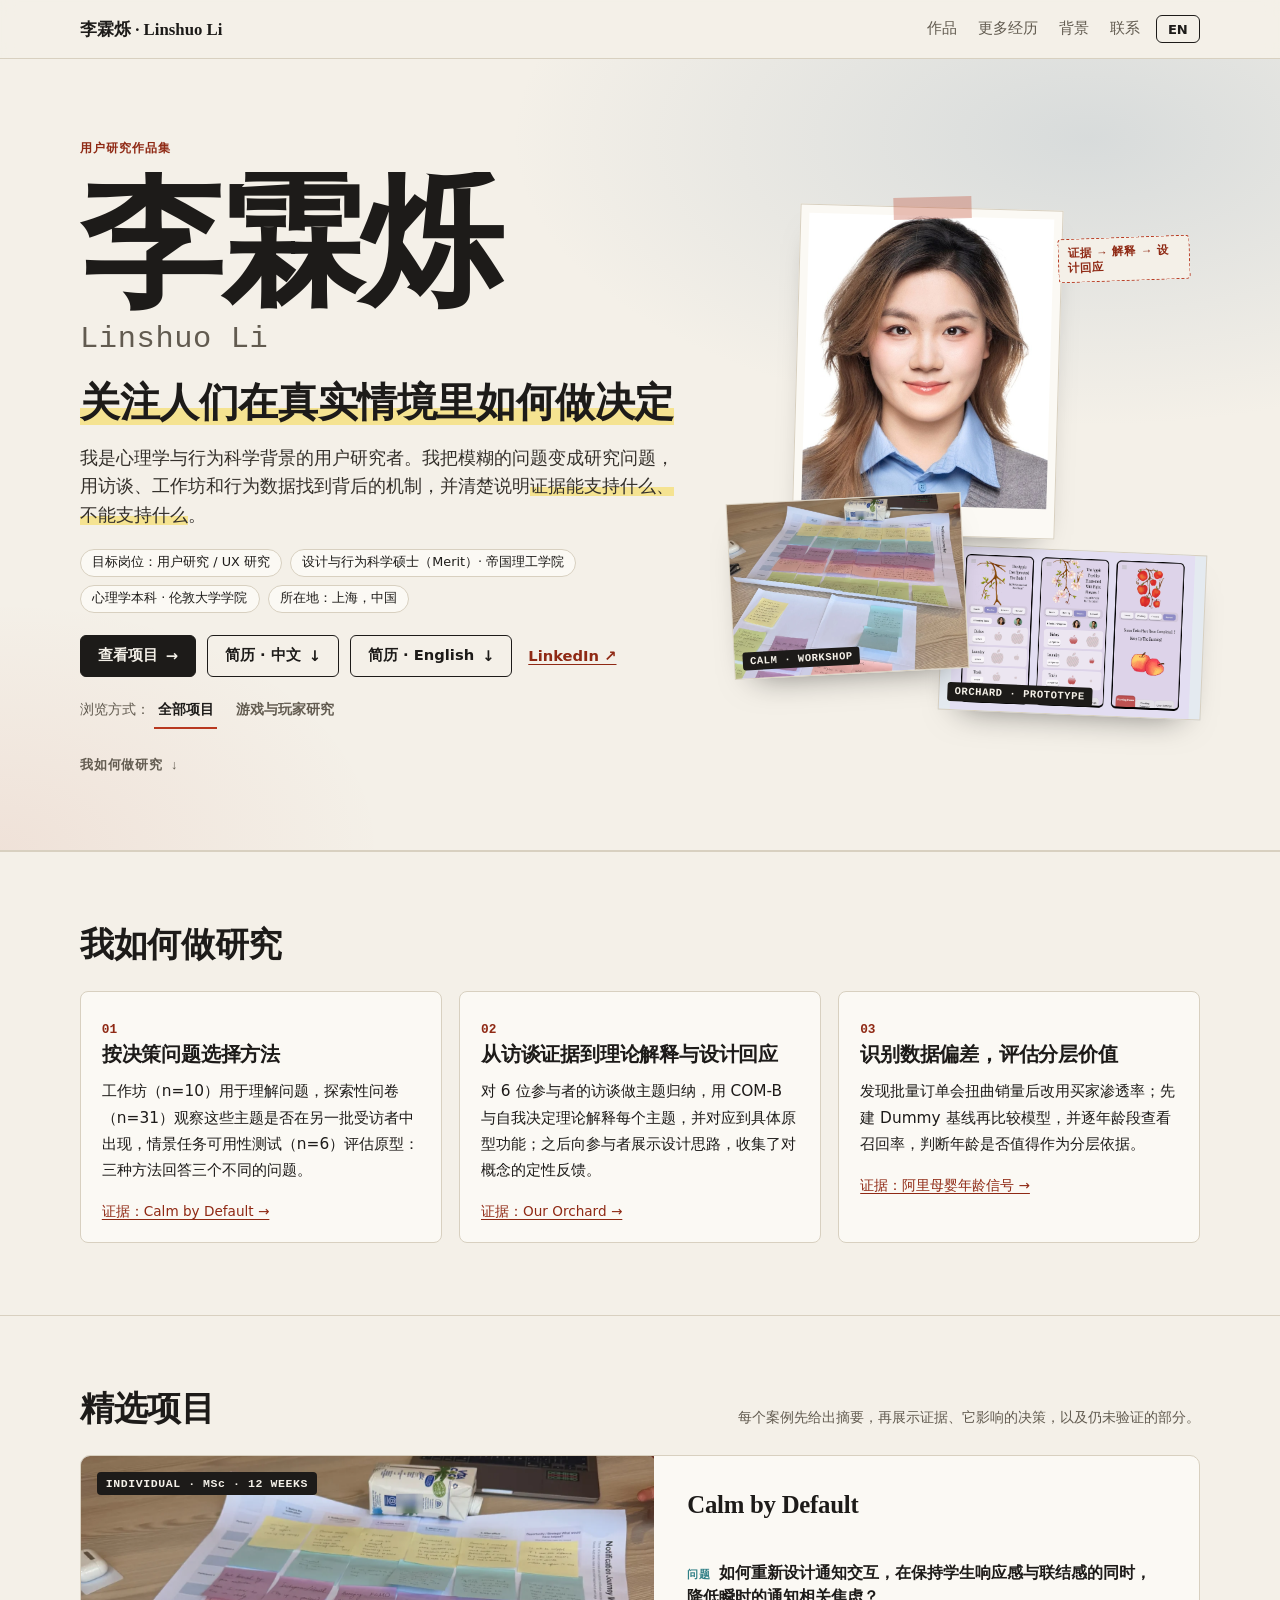
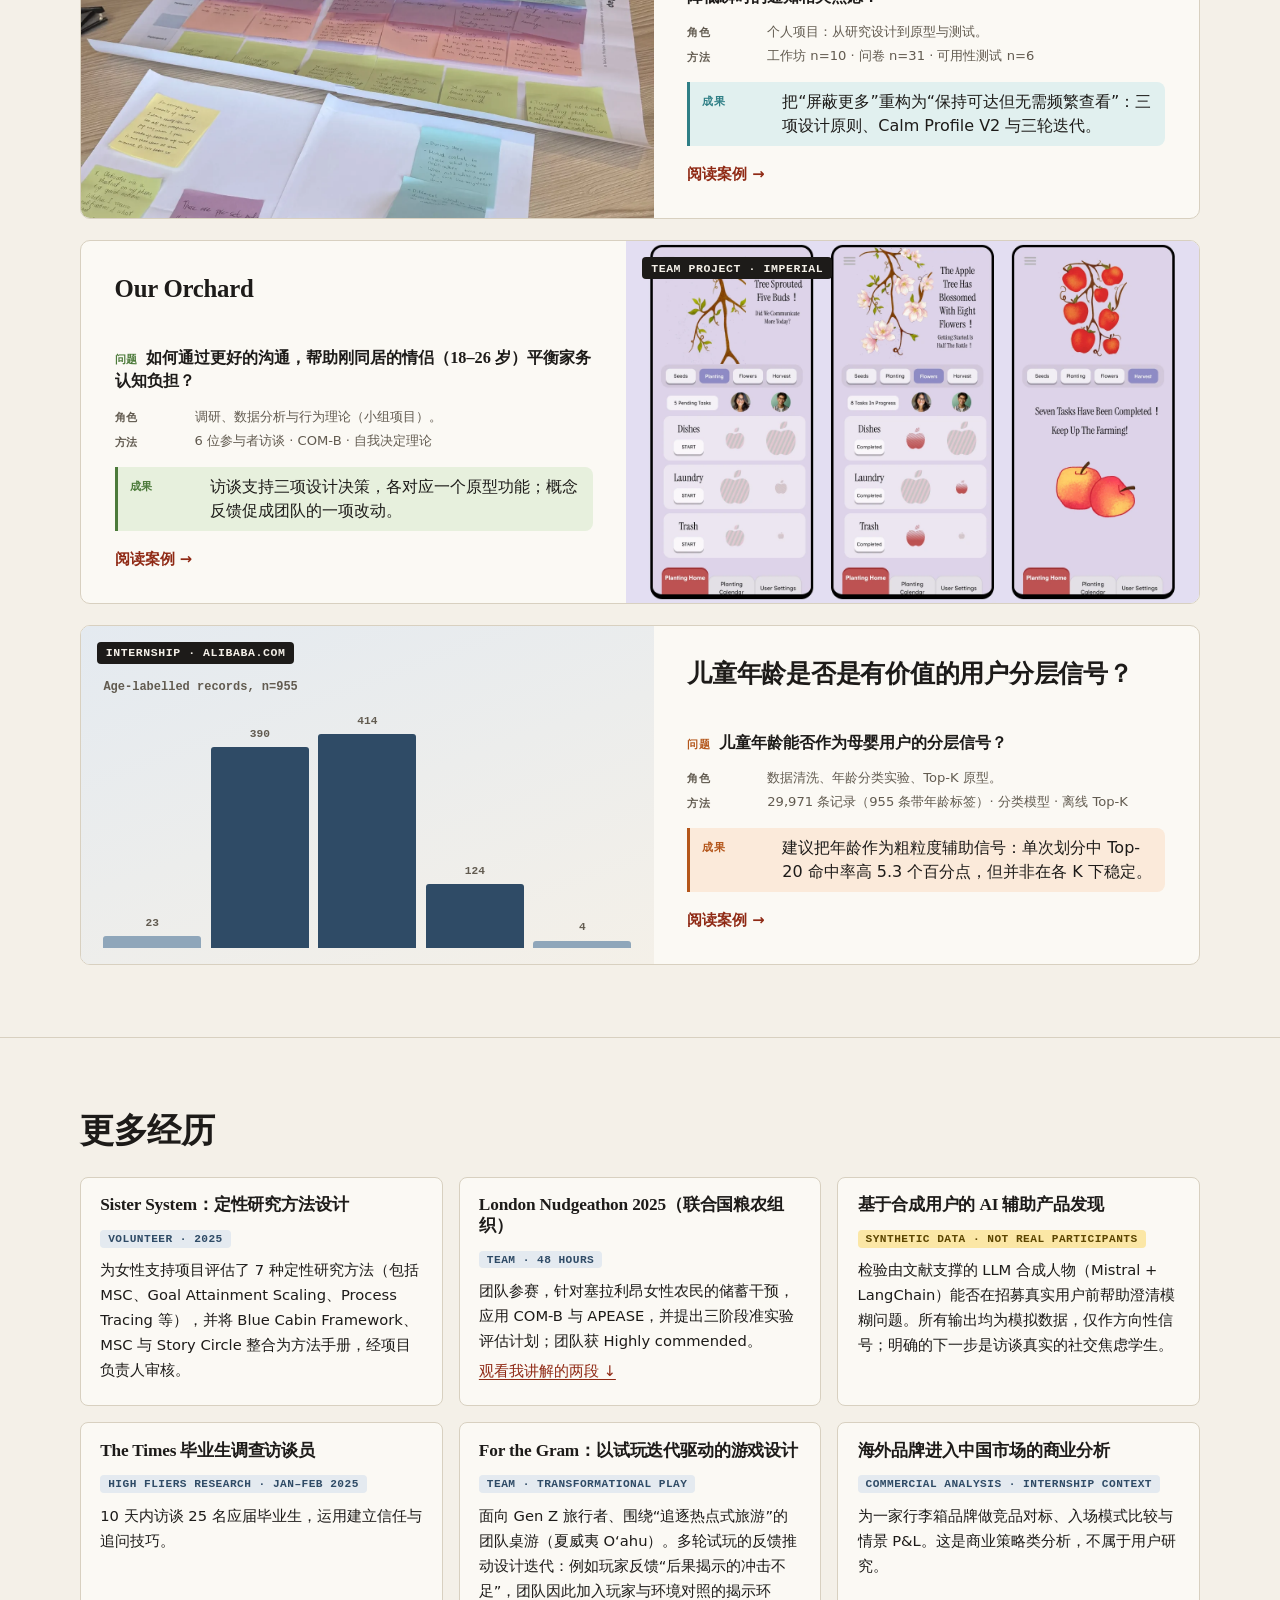
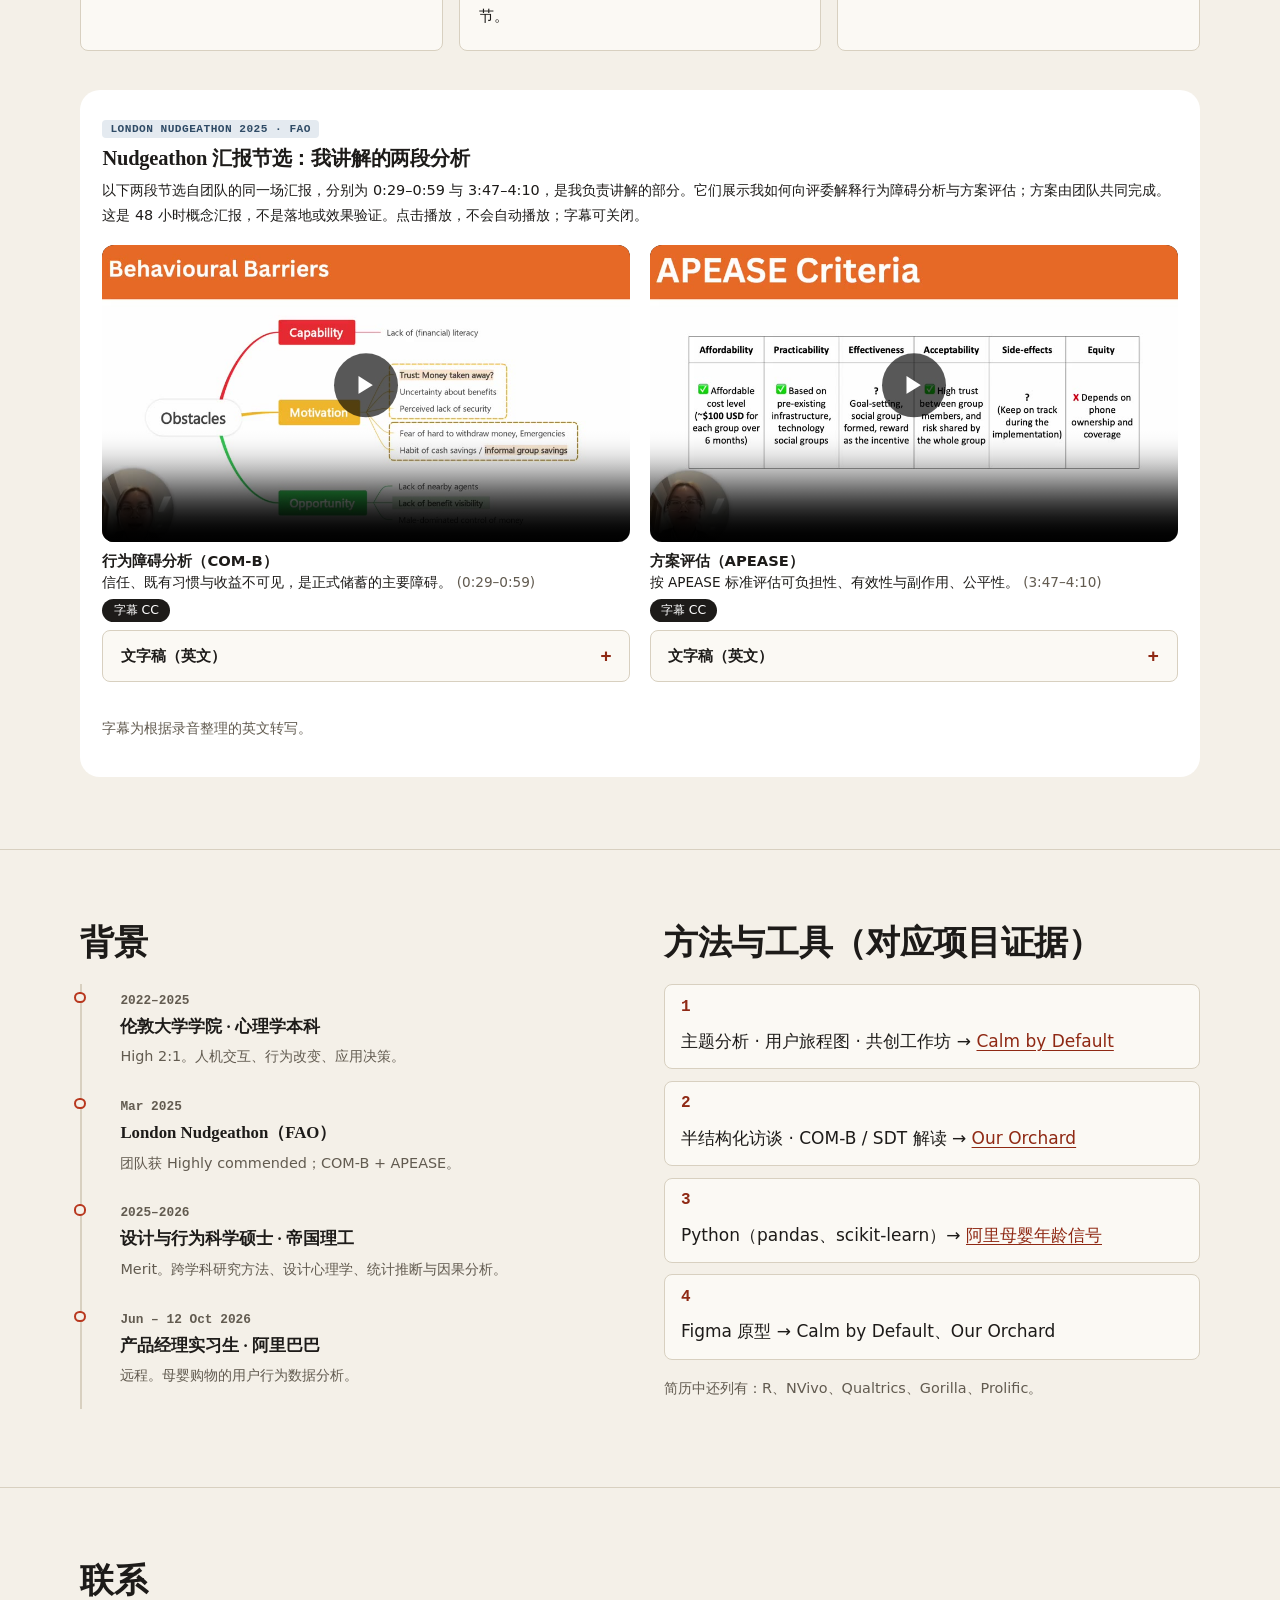
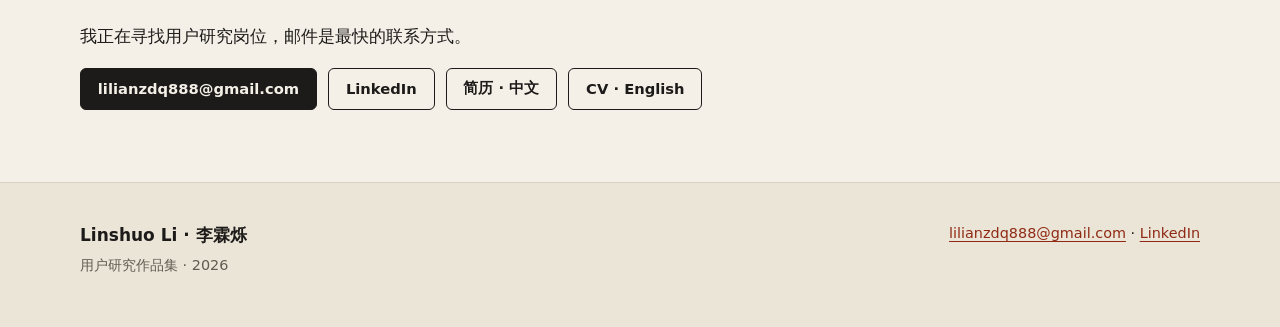
==== index.html @ a8edc2e0 "Add portfolio website Add portfolio website" ====
<!DOCTYPE html>

<html data-mode="final" lang="zh-CN">
<head>
<meta charset="utf-8"/>
<meta content="width=device-width,initial-scale=1" name="viewport"/>
<title>李霖烁 Linshuo Li — User Research Portfolio</title>
<meta content="User research portfolio of Linshuo Li: psychology and behavioural-science background, mixed-methods projects." name="description"/>
<script>try{if(!matchMedia("(prefers-reduced-motion: reduce)").matches){document.documentElement.classList.add("js-enter");setTimeout(function(){document.documentElement.classList.remove("js-enter")},3500)}}catch(e){}</script>
<link href="assets/css/main.css" rel="stylesheet"/>
<link href="assets/css/v2.css" rel="stylesheet"/>
</head>
<body data-home="">
<a class="skip" data-zh="跳到正文" href="#main">Skip to content</a>

<header class="top"><div class="wrap">
<a class="brand" href="index.html">李霖烁 · Linshuo Li</a>
<nav aria-label="Main" class="nav" id="nav"><a data-zh="作品" href="#work">Work</a><a data-zh="更多经历" href="#more">More work</a><a data-zh="背景" href="#about">Background</a><a data-zh="联系" href="#contact">Contact</a></nav>
<button aria-label="Switch language" class="btn sm" id="langBtn" type="button">EN</button>
<button aria-controls="nav" aria-expanded="false" class="btn sm menu-btn" data-zh="菜单" type="button">Menu</button>
</div></header>
<main id="main">
<section class="hero2" id="top"><div class="wrap h2grid">
<div class="h2copy">
<p class="eyebrow" data-in="8"><span class="only-all" data-zh="用户研究作品集">User research portfolio</span><span class="only-games" data-zh="用户研究作品集 · 游戏与玩家研究">User research portfolio · games &amp; player research</span></p>
<h1 class="name"><span class="ln"><span>李霖烁</span></span><span class="ln"><span class="en">Linshuo Li</span></span></h1>
<p class="phrase"><span class="ln"><span data-zh='&lt;span class="hl"&gt;关注人们在真实情境里如何做决定&lt;/span&gt;'><span class="hl">Curious about how people decide in real situations</span></span></span></p>
<p class="positioning only-all" data-in="12" data-zh="我是心理学与行为科学背景的用户研究者。我把模糊的问题变成研究问题，用访谈、工作坊和行为数据找到背后的机制，并清楚说明&lt;mark&gt;证据能支持什么、不能支持什么&lt;/mark&gt;。">I'm a user researcher with a psychology and behavioural-science background. I turn ambiguous problems into research questions, use interviews, workshops and behavioural data to find the mechanism behind them, and say clearly <mark>what the evidence does — and does not — support</mark>.</p>
<p class="positioning only-games" data-zh="在游戏方向，我的实践来自课程项目 For the Gram：多轮试玩与观察，并把玩家反馈转化为团队的设计改动。我也研究通知、协作和推荐中的行为问题。">In games, my practice comes from the course project For the Gram: several rounds of playtests and observation, turning player feedback into team design changes. I also study behavioural questions in notifications, collaboration and recommendation.</p>
<ul class="chips" data-in="10">
<li class="chip" data-zh="目标岗位：用户研究 / UX 研究">Target role: User Researcher / UX Researcher</li>
<li class="chip" data-zh="设计与行为科学硕士（Merit）· 帝国理工学院">MSc Design with Behaviour Science (Merit) · Imperial College London</li>
<li class="chip opt" data-zh="心理学本科 · 伦敦大学学院">BSc Psychology · UCL</li>
<li class="chip opt" data-zh="所在地：上海，中国">Based in Shanghai, China</li>
</ul>
<div class="cta-row" data-in="12">
<a class="btn solid" href="#work"><span data-zh="查看项目">View case studies</span> <span aria-hidden="true" class="arr">→</span></a>
<a class="btn dl" download="" href="docs/cv-zh.pdf"><span data-zh="简历 · 中文">CV · 中文</span> <span aria-hidden="true" class="arr">↓</span></a>
<a class="btn dl" download="" href="docs/cv-en.pdf"><span data-zh="简历 · English">CV · English</span> <span aria-hidden="true" class="arr">↓</span></a>
<a class="txtlink" href="https://www.linkedin.com/in/lilian-li-856014299/" rel="noopener" target="_blank">LinkedIn ↗</a>
</div>
<p class="tracks" data-in="6"><span data-zh="浏览方式：">View:</span> <button aria-pressed="true" class="trk" data-track="all" data-zh="全部项目" type="button">All projects</button> <button aria-pressed="false" class="trk" data-track="games" data-zh="游戏与玩家研究" type="button">Games &amp; player research</button></p>
<a class="cue" data-in="6" href="#how"><span data-zh="我如何做研究">How I work</span> <i aria-hidden="true">↓</i></a>
</div>
<div aria-label="Selected research materials" class="collage">
<figure class="c-portrait"><img alt="Portrait of Linshuo Li" height="975" src="assets/img/profile/portrait.jpg" width="780"/></figure>
<figure class="c-work"><a aria-label="Calm by Default case study" href="projects/calm-by-default.html"><img alt="Notification journey map and concept-card notes from a co-design workshop" src="assets/img/calm/workshop-2.webp"/><figcaption>CALM · WORKSHOP</figcaption></a></figure>
<figure class="c-orch"><a aria-label="Our Orchard case study" href="projects/our-orchard.html"><img alt="Four screens of the Our Orchard prototype" src="assets/img/orchard/cover.webp"/><figcaption>ORCHARD · PROTOTYPE</figcaption></a></figure>
<p class="note" data-zh="证据 → 解释 → 设计回应">evidence → interpretation → design response</p>
</div>
</div></section><section class="block" id="how"><div class="wrap">
<div class="sec-head"><h2 data-zh="我如何做研究">How I work</h2></div>
<div class="abilities"><article class="ability"><span class="no">01</span><h3 data-zh="按决策问题选择方法">Choosing methods that fit the decision</h3><p data-zh="工作坊（n=10）用于理解问题，探索性问卷（n=31）观察这些主题是否在另一批受访者中出现，情景任务可用性测试（n=6）评估原型：三种方法回答三个不同的问题。">Workshops (n=10) to understand the problem, an exploratory survey (n=31) to see whether the themes appeared in another group, and a scenario-based usability test (n=6) to evaluate the prototype: three methods, three different questions.</p><a class="ev" data-zh="证据：Calm by Default →" href="projects/calm-by-default.html">Evidence: Calm by Default →</a></article><article class="ability"><span class="no">02</span><h3 data-zh="从访谈证据到理论解释与设计回应">From interviews to theory-informed design responses</h3><p data-zh="对 6 位参与者的访谈做主题归纳，用 COM-B 与自我决定理论解释每个主题，并对应到具体原型功能；之后向参与者展示设计思路，收集了对概念的定性反馈。">Interviews with six participants synthesised into themes, explained with COM-B and Self-Determination Theory, and traced to specific prototype features, followed by qualitative feedback on the concept.</p><a class="ev" data-zh="证据：Our Orchard →" href="projects/our-orchard.html">Evidence: Our Orchard →</a></article><article class="ability"><span class="no">03</span><h3 data-zh="识别数据偏差，评估分层价值">Spotting data bias, testing whether segmentation adds value</h3><p data-zh="发现批量订单会扭曲销量后改用买家渗透率；先建 Dummy 基线再比较模型，并逐年龄段查看召回率，判断年龄是否值得作为分层依据。">Switched to buyer penetration after bulk orders distorted sales, benchmarked models against a dummy baseline, and checked recall by age band to judge whether age is worth segmenting on.</p><a class="ev" data-zh="证据：阿里母婴年龄信号 →" href="projects/alibaba-age-signal.html">Evidence: Alibaba age signal →</a></article></div></div></section><section class="block" id="work"><div class="wrap">
<div class="sec-head"><h2 data-zh="精选项目">Selected work</h2><p class="muted small read" data-zh="每个案例先给出摘要，再展示证据、它影响的决策，以及仍未验证的部分。" style="margin:0">Each case starts with a quick summary, then shows the evidence, the decision it informed and what is still unproven.</p></div>
<div class="projects"><a class="pcard pc-calm" href="projects/calm-by-default.html"><div class="cover"><img alt="Co-design workshop table with a notification journey map and sticky notes" class="bg" loading="lazy" src="assets/img/calm/workshop-2.webp" style="object-position:50% 40%"/><span class="badge">INDIVIDUAL · MSc · 12 WEEKS</span></div>
<div class="pbody"><h3 data-zh="Calm by Default">Calm by Default</h3><p class="muted" data-zh="在不让学生“失联”的前提下降低通知焦虑" style="margin:0">Reducing notification-related anxiety without cutting students off</p><ul class="facts"><li class="q"><b data-zh="问题">Question</b><span data-zh="如何重新设计通知交互，在保持学生响应感与联结感的同时，降低瞬时的通知相关焦虑？">How might notification interactions reduce momentary anxiety while keeping students responsive and connected?</span></li><li class="meta"><b data-zh="角色">Role</b><span data-zh="个人项目：从研究设计到原型与测试。">Individual project: research design to prototype and test.</span></li><li class="meta"><b data-zh="方法">Methods</b><span data-zh="工作坊 n=10 · 问卷 n=31 · 可用性测试 n=6">Workshops n=10 · survey n=31 · usability test n=6</span></li><li class="key"><b data-zh="成果">Outcome</b><span data-zh="把“屏蔽更多”重构为“保持可达但无需频繁查看”：三项设计原则、Calm Profile V2 与三轮迭代。">Reframed “block more” as “stay reachable without checking”: three design principles, Calm Profile V2 and three iterations.</span></li></ul><span class="more-link" data-zh="阅读案例 →">Read the case study →</span></div></a><a class="pcard pc-orchard" href="projects/our-orchard.html"><div class="cover"><img alt="Four screens of the Our Orchard prototype: seed, planting, flower and harvest" class="bg fit" loading="lazy" src="assets/img/orchard/cover.webp" style="object-position:50% 50%"/><span class="badge">TEAM PROJECT · IMPERIAL</span></div>
<div class="pbody"><h3 data-zh="Our Orchard">Our Orchard</h3><p class="muted" data-zh="让伴侣间不可见的家务“心智负担”被看见" style="margin:0">Making invisible household mental load visible between partners</p><ul class="facts"><li class="q"><b data-zh="问题">Question</b><span data-zh="如何通过更好的沟通，帮助刚同居的情侣（18–26 岁）平衡家务认知负担？">How might we help recently cohabiting couples (18–26) balance cognitive household labour through better communication?</span></li><li class="meta"><b data-zh="角色">Role</b><span data-zh="调研、数据分析与行为理论（小组项目）。">Research, data analysis and behavioural theory (team project).</span></li><li class="meta"><b data-zh="方法">Methods</b><span data-zh="6 位参与者访谈 · COM-B · 自我决定理论">Interviews with six participants · COM-B · SDT</span></li><li class="key"><b data-zh="成果">Outcome</b><span data-zh="访谈支持三项设计决策，各对应一个原型功能；概念反馈促成团队的一项改动。">Interviews supported three design decisions, each tied to a prototype function; concept feedback led to one team change.</span></li></ul><span class="more-link" data-zh="阅读案例 →">Read the case study →</span></div></a><a class="pcard pc-alibaba" href="projects/alibaba-age-signal.html"><div class="cover"><div aria-label="Distribution of 955 age-labelled records across five child age bands" class="cover-chart" role="img"><small>Age-labelled records, n=955</small><i class="lite" style="height:4.0%"><span>23</span></i><i class="" style="height:67.8%"><span>390</span></i><i class="" style="height:72.0%"><span>414</span></i><i class="" style="height:21.6%"><span>124</span></i><i class="lite" style="height:2.5%"><span>4</span></i></div><span class="badge">INTERNSHIP · ALIBABA.COM</span></div>
<div class="pbody"><h3 data-zh="儿童年龄是否是有价值的用户分层信号？">Is a child's age a useful segmentation signal?</h3><p class="muted" data-zh="母婴用户行为数据分析" style="margin:0">Behavioural-data analysis for maternal &amp; infant shoppers</p><ul class="facts"><li class="q"><b data-zh="问题">Question</b><span data-zh="儿童年龄能否作为母婴用户的分层信号？">Can a child’s age work as a segmentation signal for maternal and infant shoppers?</span></li><li class="meta"><b data-zh="角色">Role</b><span data-zh="数据清洗、年龄分类实验、Top-K 原型。">Data cleaning, age-classification experiment, Top-K prototype.</span></li><li class="meta"><b data-zh="方法">Methods</b><span data-zh="29,971 条记录（955 条带年龄标签）· 分类模型 · 离线 Top-K">29,971 records (955 age-labelled) · classifiers · offline Top-K</span></li><li class="key"><b data-zh="成果">Outcome</b><span data-zh="建议把年龄作为粗粒度辅助信号：单次划分中 Top-20 命中率高 5.3 个百分点，但并非在各 K 下稳定。">Age as a coarse auxiliary signal: +5.3 points hit rate at Top-20 in one split, not stable across K.</span></li></ul><span class="more-link" data-zh="阅读案例 →">Read the case study →</span></div></a></div></div></section><section class="block" id="more"><div class="wrap"><div class="sec-head"><h2 data-zh="更多经历">More work</h2></div><div class="cards"><article class="mini"><h3 data-zh="Sister System：定性研究方法设计">Sister System: qualitative method design</h3><span class="tag">Volunteer · 2025</span><p data-zh="为女性支持项目评估了 7 种定性研究方法（包括 MSC、Goal Attainment Scaling、Process Tracing 等），并将 Blue Cabin Framework、MSC 与 Story Circle 整合为方法手册，经项目负责人审核。">Reviewed seven qualitative approaches for evaluating a women's support programme (including Most Significant Change, Goal Attainment Scaling and Process Tracing) and combined the Blue Cabin Framework, MSC and Story Circle into a method handbook, reviewed by the project lead.</p></article><article class="mini"><h3 data-zh="London Nudgeathon 2025（联合国粮农组织）">London Nudgeathon 2025 (FAO)</h3><span class="tag">Team · 48 hours</span><p data-zh="团队参赛，针对塞拉利昂女性农民的储蓄干预，应用 COM-B 与 APEASE，并提出三阶段准实验评估计划；团队获 Highly commended。">Team entry on a savings intervention for women farmers in Sierra Leone, applying COM-B and APEASE and proposing a three-stage quasi-experimental evaluation plan. The team was Highly commended.</p><p class="small"><a data-zh="观看我讲解的两段 ↓" href="#nudgeathon-video">Watch the two segments I presented ↓</a></p></article><article class="mini"><h3 data-zh="基于合成用户的 AI 辅助产品发现">AI-assisted discovery with synthetic users</h3><span class="tag synth">Synthetic data · not real participants</span><p data-zh="检验由文献支撑的 LLM 合成人物（Mistral + LangChain）能否在招募真实用户前帮助澄清模糊问题。所有输出均为模拟数据，仅作方向性信号；明确的下一步是访谈真实的社交焦虑学生。">Tested whether LLM-generated, literature-grounded personas (Mistral + LangChain) could sharpen an ambiguous question before recruiting real users. Outputs are simulated and treated as directional signals only; interviewing real students with social anxiety is the stated next step.</p></article><article class="mini"><h3 data-zh="The Times 毕业生调查访谈员">Interviewer, The Times graduate survey</h3><span class="tag">High Fliers Research · Jan–Feb 2025</span><p data-zh="10 天内访谈 25 名应届毕业生，运用建立信任与追问技巧。">Interviewed 25 final-year students in 10 days, using rapport-building and probing techniques.</p></article><article class="mini mini-gram" id="gram-mini"><h3 data-zh="For the Gram：以试玩迭代驱动的游戏设计">For the Gram: playtest-driven game design</h3><span class="tag">Team · Transformational Play</span><p data-zh="面向 Gen Z 旅行者、围绕“追逐热点式旅游”的团队桌游（夏威夷 O‘ahu）。多轮试玩的反馈推动设计迭代：例如玩家反馈“后果揭示的冲击不足”，团队因此加入玩家与环境对照的揭示环节。">A team board game for Gen Z travellers about trend-chasing tourism in O‘ahu. Feedback from successive playtests drove the iterations: for example, players found the consequence reveal lacked impact, so the team added a player-versus-environment reveal.</p><p class="small"></p></article><article class="mini"><h3 data-zh="海外品牌进入中国市场的商业分析">Market-entry analysis for an overseas brand</h3><span class="tag">Commercial analysis · Internship context</span><p data-zh="为一家行李箱品牌做竞品对标、入场模式比较与情景 P&amp;L。这是商业策略类分析，不属于用户研究。">Competitor benchmarking, entry-model comparison and scenario P&amp;L for a luggage brand. A commercial strategy piece rather than user research.</p></article></div><div class="nfeat" id="nudgeathon-video"><span class="tag">London Nudgeathon 2025 · FAO</span><h3 data-zh="Nudgeathon 汇报节选：我讲解的两段分析">Nudgeathon presentation: two segments where I explain the analysis</h3><p class="small" data-zh="以下两段节选自团队的同一场汇报，分别为 0:29–0:59 与 3:47–4:10，是我负责讲解的部分。它们展示我如何向评委解释行为障碍分析与方案评估；方案由团队共同完成。这是 48 小时概念汇报，不是落地或效果验证。点击播放，不会自动播放；字幕可关闭。">Two excerpts from the same team presentation (0:29–0:59 and 3:47–4:10), the parts I presented. They show how I explain a behavioural-barrier analysis and an intervention assessment to a panel. The proposal was developed by the team, and this was a 48-hour concept pitch, not an implemented or validated intervention. Click to play; nothing autoplays; captions can be switched off.</p><div class="nvids"><figure class="nvid"><video aria-label="Behavioural barriers (COM-B)" controls="" data-cap="barriers-com-b" playsinline="" poster="assets/video/nudgeathon/barriers-com-b.jpg" preload="none"><source src="assets/video/nudgeathon/barriers-com-b.mp4" type='video/mp4; codecs="avc1.64001f, mp4a.40.2"'/><source src="assets/video/nudgeathon/barriers-com-b.webm" type='video/webm; codecs="vp9, opus"'/></video><div aria-hidden="true" class="capline" hidden=""></div><figcaption><b data-zh="行为障碍分析（COM-B）">Behavioural barriers (COM-B)</b><span data-zh="信任、既有习惯与收益不可见，是正式储蓄的主要障碍。">Trust, habit and low visibility of benefits as barriers to formal savings.</span> <span class="muted">(0:29–0:59)</span><br/><button aria-pressed="true" class="cc" data-zh="字幕 CC" type="button">Captions CC</button><details data-ac="" open=""><summary data-zh="文字稿（英文）">Transcript</summary><p>We did a COM-B analysis to identify the key barriers to our target behaviour, and we highlighted several important things.</p><p>First, the trust issue.</p><p>People might have the concern: will my money in the card be taken away?</p><p>And also, they are so used to informal group savings based on trust.</p><p>Additionally, lack of benefit visibility is reinforced by the fact that</p><p>peers in their community also do not use formal savings.</p><p>This could make the advantage less apparent or believable.</p></details></figcaption></figure><figure class="nvid"><video aria-label="Intervention assessment (APEASE)" controls="" data-cap="apease-assessment" playsinline="" poster="assets/video/nudgeathon/apease-assessment.jpg" preload="none"><source src="assets/video/nudgeathon/apease-assessment.mp4" type='video/mp4; codecs="avc1.64001f, mp4a.40.2"'/><source src="assets/video/nudgeathon/apease-assessment.webm" type='video/webm; codecs="vp9, opus"'/></video><div aria-hidden="true" class="capline" hidden=""></div><figcaption><b data-zh="方案评估（APEASE）">Intervention assessment (APEASE)</b><span data-zh="按 APEASE 标准评估可负担性、有效性与副作用、公平性。">Affordability, effectiveness and side effects, and equity against the APEASE criteria.</span> <span class="muted">(3:47–4:10)</span><br/><button aria-pressed="true" class="cc" data-zh="字幕 CC" type="button">Captions CC</button><details data-ac="" open=""><summary data-zh="文字稿（英文）">Transcript</summary><p>We assessed our intervention based on the APEASE criteria. For affordability,</p><p>we found the estimated cost for each group over six months</p><p>will be around 100 US dollars, which is quite affordable.</p><p>However, for effectiveness and side effects,</p><p>they need to be carefully tracked during implementation.</p><p>Also, for equity, it is limited by phone ownership and coverage.</p></details></figcaption></figure></div><p class="small muted" data-zh="字幕为根据录音整理的英文转写。">Captions are an English transcript prepared from the recording.</p></div></div></section><section class="block" id="about"><div class="wrap two">
<div><h2 data-zh="背景">Background</h2><ul class="timeline"><li><time>2022–2025</time><b data-zh="伦敦大学学院 · 心理学本科">BSc Psychology, UCL</b><span class="muted small" data-zh="High 2:1。人机交互、行为改变、应用决策。">High 2:1. Human-computer interaction, behaviour change, applied decision-making.</span></li><li><time>Mar 2025</time><b data-zh="London Nudgeathon（FAO）">London Nudgeathon (FAO)</b><span class="muted small" data-zh="团队获 Highly commended；COM-B + APEASE。">Team Highly commended; COM-B + APEASE.</span></li><li><time>2025–2026</time><b data-zh="设计与行为科学硕士 · 帝国理工">MSc Design with Behaviour Science, Imperial</b><span class="muted small" data-zh="Merit。跨学科研究方法、设计心理学、统计推断与因果分析。">Merit. Research methods, design psychology, inferential statistics and causal reasoning.</span></li><li><time>Jun – 12 Oct 2026</time><b data-zh="产品经理实习生 · 阿里巴巴">Product Manager Intern, Alibaba.com</b><span class="muted small" data-zh="远程。母婴购物的用户行为数据分析。">Remote. Behavioural-data analysis for maternal &amp; infant shopping.</span></li></ul></div>
<div><h2 data-zh="方法与工具（对应项目证据）">Methods and tools, with evidence</h2><ul class="stage-list" style="counter-reset:none">
<li style="grid-template-columns:1fr"><span data-zh='主题分析 · 用户旅程图 · 共创工作坊 → &lt;a href="projects/calm-by-default.html"&gt;Calm by Default&lt;/a&gt;'>Thematic analysis · journey mapping · co-design workshops → <a href="projects/calm-by-default.html">Calm by Default</a></span></li>
<li style="grid-template-columns:1fr"><span data-zh='半结构化访谈 · COM-B / SDT 解读 → &lt;a href="projects/our-orchard.html"&gt;Our Orchard&lt;/a&gt;'>Semi-structured interviews · COM-B / SDT interpretation → <a href="projects/our-orchard.html">Our Orchard</a></span></li>
<li style="grid-template-columns:1fr"><span data-zh='Python（pandas、scikit-learn）→ &lt;a href="projects/alibaba-age-signal.html"&gt;阿里母婴年龄信号&lt;/a&gt;'>Python (pandas, scikit-learn) → <a href="projects/alibaba-age-signal.html">Alibaba age signal</a></span></li>
<li style="grid-template-columns:1fr"><span data-zh="Figma 原型 → Calm by Default、Our Orchard">Figma prototyping → Calm by Default, Our Orchard</span></li>
</ul><p class="muted small" data-zh="简历中还列有：R、NVivo、Qualtrics、Gorilla、Prolific。">Also listed on my CV: R, NVivo, Qualtrics, Gorilla, Prolific.</p></div></div></section><section class="block" id="contact"><div class="wrap">
<h2 data-zh="联系">Contact</h2>
<p class="read" data-zh="我正在寻找用户研究岗位，邮件是最快的联系方式。">I'm looking for user research roles. The quickest way to reach me is email.</p>
<div class="cta-row"><a class="btn solid" href="mailto:lilianzdq888@gmail.com">lilianzdq888@gmail.com</a>
<a class="btn" href="https://www.linkedin.com/in/lilian-li-856014299/" rel="noopener" target="_blank">LinkedIn</a>
<a class="btn" data-zh="简历 · 中文" download="" href="docs/cv-zh.pdf">CV · 中文</a><a class="btn" download="" href="docs/cv-en.pdf">CV · English</a></div></div></section>
</main>
<footer class="site"><div class="wrap">
<div><b>Linshuo Li · 李霖烁</b><br/><span class="muted small" data-zh="用户研究作品集 · 2026">User research portfolio · 2026</span></div>
<div class="small"><a href="mailto:lilianzdq888@gmail.com">lilianzdq888@gmail.com</a> · <a href="https://www.linkedin.com/in/lilian-li-856014299/" rel="noopener" target="_blank">LinkedIn</a></div>
</div></footer>
<script src="assets/js/data.js"></script>
<script src="assets/js/main.js"></script>
<script src="assets/js/v2.js"></script>
</body>
</html>
---- assets/css/main.css ----
/* Research-notebook / evidence-board theme. Edit the variables to re-theme. */
:root{
  --paper:#F4F0E8; --paper2:#EBE5D8; --card:#FBF9F4; --ink:#1D1B19; --muted:#625B50; --rule:#D8D0C0;
  --accent:#B8381F; --accent-ink:#8F2914; --data:#2F4B66; --data2:#8FA6BA; --tint:#E4EAF0; --mark:#F5E391;
  --serif:"Iowan Old Style","Palatino Linotype","Noto Serif SC","Songti SC","STSong",Georgia,serif;
  --sans:system-ui,-apple-system,"Segoe UI","PingFang SC","Microsoft YaHei","Noto Sans SC",sans-serif;
  --mono:ui-monospace,"SF Mono",Consolas,"Liberation Mono",monospace;
  --maxw:1120px; --read:68ch;
}
*,*::before,*::after{box-sizing:border-box}
html{scroll-behavior:smooth;-webkit-text-size-adjust:100%}
body{margin:0;background:var(--paper);color:var(--ink);font:400 17px/1.7 var(--sans);overflow-x:hidden}
img,video{max-width:100%;height:auto;display:block}
a{color:var(--accent-ink);text-underline-offset:3px}
a:hover{color:var(--accent)}
:focus-visible{outline:3px solid var(--data);outline-offset:3px;border-radius:3px}
.skip{position:absolute;left:-999px;top:8px;background:var(--ink);color:#fff;padding:.5rem .9rem;z-index:100}
.skip:focus{left:8px}
.wrap{width:min(100% - 2.5rem,var(--maxw));margin-inline:auto}
h1,h2,h3,h4{font-family:var(--serif);line-height:1.2;margin:0 0 .6em;font-weight:600;letter-spacing:-.01em}
h1{font-size:clamp(2.1rem,5.4vw,3.6rem)} h2{font-size:clamp(1.55rem,3.2vw,2.15rem)} h3{font-size:1.28rem} h4{font-size:1.05rem}
p{margin:0 0 1em} .read{max-width:var(--read)}
.eyebrow{font:600 .78rem/1 var(--mono);letter-spacing:.08em;text-transform:uppercase;color:var(--accent-ink);margin:0 0 1rem}
.muted{color:var(--muted)} .small{font-size:.9rem} .mono{font-family:var(--mono)}

/* top bar */
.top{position:sticky;top:0;z-index:50;background:color-mix(in srgb,var(--paper) 92%,transparent);backdrop-filter:blur(8px);border-bottom:1px solid var(--rule)}
.top .wrap{display:flex;align-items:center;gap:1rem;min-height:58px}
.brand{font:700 1.05rem var(--serif);text-decoration:none;color:var(--ink);margin-right:auto}
.nav{display:flex;gap:1.3rem;align-items:center}
.nav a{font:500 .92rem var(--sans);text-decoration:none;color:var(--muted);padding:.4rem 0;border-bottom:2px solid transparent}
.nav a:hover,.nav a[aria-current="true"]{color:var(--ink);border-bottom-color:var(--accent)}
.btn{display:inline-flex;align-items:center;gap:.5rem;font:600 .92rem var(--sans);padding:.65rem 1.05rem;border:1.5px solid var(--ink);border-radius:6px;background:transparent;color:var(--ink);text-decoration:none;cursor:pointer;transition:transform .15s,background .15s,color .15s}
.btn:hover{background:var(--ink);color:var(--paper);transform:translateY(-1px)}
.btn.solid{background:var(--ink);color:var(--paper)} .btn.solid:hover{background:var(--accent);border-color:var(--accent)}
.btn.sm{padding:.35rem .7rem;font-size:.82rem}
.menu-btn{display:none}
@media(max-width:860px){
  .menu-btn{display:inline-flex}
  .nav{position:absolute;inset:58px 0 auto 0;background:var(--paper);border-bottom:1px solid var(--rule);flex-direction:column;align-items:flex-start;padding:.8rem 1.25rem 1.2rem;gap:.2rem;display:none}
  .nav.open{display:flex} .nav a{padding:.55rem 0;width:100%}
}

/* notebook paper hero */
.hero{padding:clamp(2.5rem,6vw,5rem) 0 clamp(2rem,4vw,3.5rem);background-image:linear-gradient(var(--rule) 1px,transparent 1px);background-size:100% 2.1rem;background-position:0 .6rem;border-bottom:1px solid var(--rule)}
.hero .grid{display:grid;grid-template-columns:minmax(0,1.5fr) minmax(0,.8fr);gap:clamp(1.5rem,4vw,3.5rem);align-items:center}
.hero.nophoto .grid{grid-template-columns:1fr}
.hero h1 .en-name{display:block;font-size:.5em;font-weight:500;color:var(--muted);margin-top:.35em;font-family:var(--sans);letter-spacing:0}
.positioning{font:400 clamp(1.15rem,2.3vw,1.45rem)/1.55 var(--serif);max-width:34em;margin:1.2rem 0 1.6rem}
.positioning mark{background:linear-gradient(transparent 55%,var(--mark) 55%);color:inherit}
.chips{display:flex;flex-wrap:wrap;gap:.5rem;margin:0 0 1.5rem;padding:0;list-style:none}
.chip{font:500 .8rem var(--sans);padding:.28rem .7rem;border:1px solid var(--rule);border-radius:99px;background:var(--card)}
.cta-row{display:flex;flex-wrap:wrap;gap:.7rem}
.photo{margin:0;position:relative;transform:rotate(1.2deg);background:var(--card);padding:.7rem .7rem 2.2rem;box-shadow:0 10px 30px -14px rgba(0,0,0,.35);border:1px solid var(--rule)}
.photo::before{content:"";position:absolute;top:-12px;left:50%;width:84px;height:24px;margin-left:-42px;background:rgba(184,56,31,.28);transform:rotate(-3deg)}
.photo{min-width:0}.photo img{aspect-ratio:4/5;object-fit:cover;width:100%}
@media(max-width:820px){.hero .grid{grid-template-columns:minmax(0,1fr)}.photo{max-width:260px;order:-1}}

section.block{padding:clamp(2.5rem,6vw,4.5rem) 0;border-top:1px solid var(--rule)}
section.block:first-of-type{border-top:0}
.sec-head{display:flex;justify-content:space-between;align-items:end;gap:1rem;flex-wrap:wrap;margin-bottom:1.6rem}
.sec-head h2{margin:0}

/* ability cards */
.abilities{display:grid;grid-template-columns:repeat(3,1fr);gap:1.1rem}
.ability{background:var(--card);border:1px solid var(--rule);border-radius:8px;padding:1.3rem 1.3rem 1.1rem;position:relative;transition:transform .2s,box-shadow .2s}
.ability:hover{transform:translateY(-3px);box-shadow:0 12px 24px -16px rgba(0,0,0,.4)}
.ability .no{font:700 .8rem var(--mono);color:var(--accent-ink)}
.ability p{margin:.3rem 0 .8rem;font-size:.96rem}
.ability .ev{font:500 .85rem var(--sans)}
@media(max-width:900px){.abilities{grid-template-columns:1fr}}

/* project covers */
.projects{display:grid;gap:1.3rem}
.pcard{display:grid;grid-template-columns:1.05fr 1fr;background:var(--card);border:1px solid var(--rule);border-radius:10px;overflow:hidden;text-decoration:none;color:inherit;transition:transform .25s,box-shadow .25s}
.pcard:hover{transform:translateY(-4px);box-shadow:0 18px 34px -22px rgba(0,0,0,.5);color:inherit}
.pcard:nth-child(even){grid-template-columns:1fr 1.05fr}.pcard:nth-child(even) .cover{order:2}
.cover{position:relative;min-height:290px;background:var(--tint);overflow:hidden}
.cover img.bg{position:absolute;inset:0;width:100%;height:100%;object-fit:cover;transition:transform .6s}
.pcard:hover .cover img.bg{transform:scale(1.04)}
.cover .badge{position:absolute;left:1rem;top:1rem;font:600 .72rem var(--mono);background:var(--ink);color:var(--paper);padding:.3rem .55rem;border-radius:4px;letter-spacing:.05em}
.pbody{padding:clamp(1.3rem,3vw,2.1rem);display:flex;flex-direction:column;gap:.2rem}
.pbody h3{font-size:1.55rem;margin-bottom:.5rem}
.facts{margin:.8rem 0 1rem;padding:0;list-style:none;display:grid;gap:.35rem;font-size:.92rem}
.facts li{display:grid;grid-template-columns:7.2rem 1fr;gap:.5rem}
.facts b{font:600 .72rem var(--mono);text-transform:uppercase;letter-spacing:.05em;color:var(--muted);padding-top:.25rem}
.more-link{margin-top:auto;font:600 .92rem var(--sans);color:var(--accent-ink)}
@media(max-width:820px){.pcard,.pcard:nth-child(even){grid-template-columns:1fr}.pcard:nth-child(even) .cover{order:0}.cover{min-height:210px}}
.cover-chart{position:absolute;inset:0;padding:1.6rem 1.4rem 1rem;display:flex;align-items:flex-end;gap:.6rem;background:linear-gradient(160deg,#E4EAF0,#F4F0E8)}
.cover-chart i{flex:1;background:var(--data);border-radius:3px 3px 0 0;display:block;position:relative}
.cover-chart i.lite{background:var(--data2)} .cover-chart i span{position:absolute;top:-1.2rem;left:0;right:0;text-align:center;font:600 .7rem var(--mono);color:var(--muted)}
.cover-chart small{position:absolute;left:1.4rem;top:3.4rem;font:600 .75rem var(--mono);color:var(--muted);max-width:60%}

/* small cards & timeline */
.cards{display:grid;grid-template-columns:repeat(3,1fr);gap:1rem}
@media(max-width:960px){.cards{grid-template-columns:1fr 1fr}} @media(max-width:620px){.cards{grid-template-columns:1fr}}
.mini{background:var(--card);border:1px solid var(--rule);border-radius:8px;padding:1.1rem 1.2rem}
.mini h3{font-size:1.08rem;margin-bottom:.35rem} .mini p{font-size:.92rem;margin:.3rem 0}
.tag{display:inline-block;font:600 .7rem var(--mono);letter-spacing:.04em;padding:.18rem .5rem;border-radius:4px;background:var(--tint);color:var(--data);margin:0 .3rem .3rem 0;text-transform:uppercase}
.tag.warn{background:#F8E0D8;color:var(--accent-ink)} .tag.synth{background:#FBE7A6;color:#5B4500}
.timeline{list-style:none;margin:0;padding:0 0 0 1.4rem;border-left:2px solid var(--rule)}
.timeline li{position:relative;padding:0 0 1.25rem 1rem}
.timeline li::before{content:"";position:absolute;left:-1.87rem;top:.5rem;width:.7rem;height:.7rem;border-radius:50%;background:var(--paper);border:2px solid var(--accent)}
.timeline time{font:600 .8rem var(--mono);color:var(--muted)} .timeline b{display:block;font-family:var(--serif);font-size:1.05rem}
.two{display:grid;grid-template-columns:1fr 1fr;gap:clamp(1.4rem,4vw,3rem)}@media(max-width:820px){.two{grid-template-columns:1fr}}
.life{display:grid;grid-template-columns:repeat(4,minmax(0,1fr));gap:.8rem}.life .slot{aspect-ratio:3/2}@media(max-width:700px){.life{grid-template-columns:repeat(2,minmax(0,1fr))}}
footer.site{border-top:1px solid var(--rule);padding:2.4rem 0 3rem;background:var(--paper2)}
footer .wrap{display:flex;justify-content:space-between;flex-wrap:wrap;gap:1.2rem}

/* review-mode placeholders (hidden in final) */
.slot{position:relative;margin:0;min-width:0}
.slot img{width:100%;height:100%;object-fit:cover;border-radius:4px}
.slot.missing img{display:none}
.slot.missing,.pending{border:2px dashed var(--accent);background:repeating-linear-gradient(135deg,transparent 0 10px,rgba(184,56,31,.06) 10px 20px);border-radius:8px;padding:1rem;color:var(--accent-ink);font:500 .85rem/1.5 var(--mono)}
.slot.missing{display:grid;place-items:center;text-align:center;min-height:120px}
.pending::before{content:"REVIEW ONLY · 待确认 / 待补充";display:block;font-weight:700;margin-bottom:.4rem;letter-spacing:.06em}
html[data-mode="final"] .pending,html[data-mode="final"] .slot.missing,html[data-mode="final"] .review-only{display:none!important}
.review-banner{background:var(--accent);color:#fff;font:600 .8rem var(--mono);text-align:center;padding:.35rem}
html[data-mode="final"] .review-banner{display:none}

/* ---------- project pages ---------- */
.p-hero{padding:clamp(2.2rem,5vw,4rem) 0 2rem;border-bottom:1px solid var(--rule)}
.p-hero h1{max-width:20ch}
.summary{margin-top:1.6rem;display:grid;grid-template-columns:repeat(5,1fr);border:1px solid var(--ink);background:var(--card);border-radius:8px;overflow:hidden}
.summary div{padding:1rem 1.05rem;border-right:1px solid var(--rule);font-size:.9rem}
.summary div:last-child{border-right:0}
.summary b{display:block;font:700 .7rem var(--mono);letter-spacing:.06em;text-transform:uppercase;color:var(--accent-ink);margin-bottom:.45rem}
@media(max-width:1000px){.summary{grid-template-columns:1fr 1fr}.summary div{border-bottom:1px solid var(--rule)}}
@media(max-width:560px){.summary{grid-template-columns:1fr}}
.layout{display:grid;grid-template-columns:200px minmax(0,1fr);gap:clamp(1.5rem,4vw,3.5rem);padding-top:2rem}
.toc{position:sticky;top:76px;align-self:start;font-size:.88rem;border-left:2px solid var(--rule);padding-left:1rem}
.toc a{display:block;padding:.38rem 0;color:var(--muted);text-decoration:none}
.toc a[aria-current="true"]{color:var(--ink);font-weight:600}
.toc a[aria-current="true"]::before{content:"";}
@media(max-width:980px){.layout{grid-template-columns:minmax(0,1fr)}.toc{display:none}}
article section{padding:0 0 clamp(2rem,5vw,3.4rem);scroll-margin-top:80px}
article h2{padding-top:.4rem}
article h2 .n{font:700 .8rem var(--mono);color:var(--accent-ink);display:block;margin-bottom:.4rem;letter-spacing:.06em}
.callout{border-left:4px solid var(--accent);background:var(--card);padding:1rem 1.2rem;margin:1.4rem 0;border-radius:0 8px 8px 0}
.callout b.k{display:block;font:700 .72rem var(--mono);text-transform:uppercase;letter-spacing:.06em;color:var(--accent-ink);margin-bottom:.3rem}
.callout.data{border-color:var(--data)}.callout.data b.k{color:var(--data)}
.callout p:last-child{margin:0}
.quote{margin:.4rem 0;padding:.7rem 1rem;background:var(--tint);border-radius:6px;font:italic 1rem/1.5 var(--serif)}
.quote cite{display:block;font:600 .72rem var(--mono);font-style:normal;color:var(--muted);margin-top:.3rem}
.tbl{width:100%;border-collapse:collapse;font-size:.9rem;margin:1rem 0;background:var(--card)}
.tbl th,.tbl td{border:1px solid var(--rule);padding:.6rem .75rem;text-align:left;vertical-align:top}
.tbl th{background:var(--paper2);font:700 .74rem var(--mono);letter-spacing:.05em;text-transform:uppercase}
.tbl-wrap{overflow-x:auto;margin:1rem 0;-webkit-overflow-scrolling:touch}.tbl-wrap .tbl{min-width:640px;margin:0}
.fig{margin:1.4rem 0}.fig figcaption{font-size:.88rem;color:var(--muted);margin-top:.55rem;max-width:var(--read)}
.fig figcaption b{color:var(--ink)}
.zoom{display:block;width:100%;padding:0;border:1px solid var(--rule);background:#fff;border-radius:6px;cursor:zoom-in;overflow:hidden}
.zoom img{width:100%}
.fig-grid{display:grid;grid-template-columns:repeat(auto-fit,minmax(240px,1fr));gap:1rem}
details{border:1px solid var(--rule);border-radius:8px;background:var(--card);margin:1rem 0;padding:0 1.1rem}
summary{cursor:pointer;font:600 .95rem var(--sans);padding:.9rem 0;list-style:none}
summary::-webkit-details-marker{display:none}
summary::after{content:"+";float:right;font:700 1.2rem var(--mono);color:var(--accent-ink)}
details[open] summary::after{content:"–"}
details[open]{padding-bottom:1rem}
.vids{display:grid;grid-template-columns:repeat(auto-fit,minmax(150px,200px));gap:1rem;margin:1.2rem 0}
.vid{margin:0}.vid video{border-radius:18px;border:5px solid var(--ink);background:#000;width:100%}
.vid figcaption{font-size:.8rem;color:var(--muted);margin-top:.45rem;line-height:1.4}
.stage-list{display:grid;gap:.7rem;margin:1rem 0;padding:0;list-style:none;counter-reset:s}
.stage-list li{counter-increment:s;display:grid;grid-template-columns:2.2rem 1fr;gap:.7rem;background:var(--card);border:1px solid var(--rule);border-radius:8px;padding:.8rem 1rem}
.stage-list li::before{content:counter(s);font:700 1rem var(--mono);color:var(--accent-ink)}

/* charts (HTML/CSS, values always visible) */
.chart{background:var(--card);border:1px solid var(--rule);border-radius:8px;padding:1.2rem 1.2rem .9rem}
.chart h4{margin:0 0 .15rem}.chart .sub{font:500 .8rem var(--mono);color:var(--muted);margin:0 0 1rem}
.legend{display:flex;flex-wrap:wrap;gap:.9rem;font:500 .8rem var(--sans);margin:0 0 .9rem}
.legend i{display:inline-block;width:.8rem;height:.8rem;border-radius:2px;margin-right:.35rem;vertical-align:-1px}
.hb{display:grid;grid-template-columns:7rem 1fr 4.5rem;gap:.7rem;align-items:center;margin:.5rem 0;font-size:.9rem}
.hb .track{background:var(--paper2);height:22px;border-radius:3px;overflow:hidden}
.hb .fill{height:100%;background:var(--data)}
.hb .fill.lite{background:var(--data2)}
.hb .val{font:600 .85rem var(--mono);text-align:right}
.gb{display:flex;gap:clamp(.6rem,2.5vw,1.8rem);align-items:flex-end;height:280px;border-bottom:2px solid var(--ink);padding:1.8rem .3rem 0;position:relative}
.gb .g{flex:1;display:flex;flex-direction:column;justify-content:flex-end;height:100%}
.gb .bars{display:flex;gap:4px;align-items:flex-end;height:100%;justify-content:center}
.gb .bar{width:clamp(14px,3.6vw,34px);background:var(--data);border-radius:3px 3px 0 0;position:relative}
.gb .bar span{position:absolute;top:-1.35rem;left:50%;transform:translateX(-50%);font:600 .7rem var(--mono);white-space:nowrap}
.gb .c1{background:var(--data2)}.gb .c2{background:var(--accent)}.gb .c3{background:#C9A24B}
.gb-labels{display:flex;gap:clamp(.6rem,2.5vw,1.8rem);padding:.5rem .3rem 0;font:600 .78rem var(--mono);text-align:center}
.gb-labels div{flex:1}.gb-labels small{display:block;font-weight:400;color:var(--muted)}
.stack{display:flex;height:30px;border-radius:4px;overflow:hidden;background:var(--paper2);margin:.6rem 0}
.stack div{height:100%;display:flex;align-items:center;padding-left:.6rem;font:600 .78rem var(--mono);color:#fff}
.dots{display:flex;gap:.4rem;margin:.4rem 0}.dots i{width:28px;height:28px;border-radius:50%;background:var(--data)}
.num-card{display:flex;gap:1.6rem;flex-wrap:wrap;margin:1rem 0}.num-card div{min-width:130px}
.num-card b{font:700 2rem/1 var(--serif);color:var(--accent-ink);display:block}.num-card span{font-size:.82rem;color:var(--muted)}

dialog.lb{border:0;padding:0;background:transparent;max-width:96vw;max-height:94vh;overflow:visible}
dialog.lb::backdrop{background:rgba(15,13,10,.82)}
dialog.lb img{max-width:96vw;max-height:88vh;background:#fff;border-radius:6px;margin:auto}
dialog.lb button{position:absolute;right:0;top:-2.6rem;background:var(--paper);border:0;border-radius:6px;padding:.4rem .8rem;font:600 .85rem var(--sans);cursor:pointer}
dialog.lb p{color:#eee;font-size:.85rem;text-align:center;margin:.5rem 0 0}

@media(prefers-reduced-motion:reduce){*{scroll-behavior:auto!important;animation:none!important}.reveal{opacity:1;transform:none;transition:none}.hb .fill,.gb .bar,.stack div,.pcard,.pcard img,.btn,.ability{transition:none!important}}
@media print{.top,.review-banner,.toc,.menu-btn{display:none}.reveal{opacity:1;transform:none}body{background:#fff}.pending,.slot.missing{display:none}}

.empty-sec{}
html[data-mode="final"] [data-needs-img].pending{display:none}
[data-needs-img].pending{border:2px dashed var(--accent)}
.slot.missing,.slot figcaption{overflow-wrap:anywhere}
/* mobile polish */
.tbl-wrap{background:linear-gradient(to right,var(--paper) 30%,rgba(244,240,232,0)),linear-gradient(to left,var(--paper) 30%,rgba(244,240,232,0)) 100% 0,radial-gradient(farthest-side at 0 50%,rgba(0,0,0,.16),transparent),radial-gradient(farthest-side at 100% 50%,rgba(0,0,0,.16),transparent) 100% 0;background-repeat:no-repeat;background-size:36px 100%,36px 100%,12px 100%,12px 100%;background-attachment:local,local,scroll,scroll}
@media(max-width:820px){
 .cover img.bg.fit{object-fit:contain;background:#d9d3ec}
 .cover-chart{padding-top:5.4rem}.cover-chart small{top:3.2rem;max-width:90%}
}
@media(max-width:700px){
 .gb .bar span{font-size:.62rem;writing-mode:vertical-rl;transform:translateX(-50%) rotate(180deg);top:auto;bottom:calc(100% + 3px)}
}
/* project-card hierarchy */
.pcard .facts{margin-top:1rem}
.pcard .facts li{grid-template-columns:4.6rem 1fr;font-size:.9rem;line-height:1.55;gap:.4rem}
.pcard .facts b{font:600 .68rem var(--mono);letter-spacing:.07em;text-transform:uppercase;color:var(--muted);padding-top:.28rem}
.pcard .facts li.key{border-left:3px solid var(--accent);padding-left:.75rem;margin-top:.7rem;font-size:1rem;font-weight:500;line-height:1.5}
.pcard .facts li.key b{color:var(--accent-ink)}

/* Nudgeathon video module */
.nfeat{margin-top:2.4rem;border:1px solid var(--line);border-radius:20px;padding:1.4rem;background:var(--surface,#fff)}
.nfeat h3{margin:.2rem 0 .5rem}
.nvids{display:grid;grid-template-columns:repeat(auto-fit,minmax(min(100%,300px),1fr));gap:1.2rem;margin:1.1rem 0}
.nvid{margin:0;min-width:0}
.vwrap{position:relative}
.nvid video{width:100%;border-radius:12px;background:#000;aspect-ratio:16/9}
.capline{position:absolute;left:6%;right:6%;bottom:52px;text-align:center;color:#fff;background:rgba(0,0,0,.72);padding:.25rem .55rem;border-radius:6px;font-size:.88rem;line-height:1.35;pointer-events:none}
.nvid figcaption{margin-top:.5rem;font-size:.85rem;line-height:1.5}
.nvid figcaption b{display:block;font-size:.92rem}
.nvid .cc{margin-top:.4rem;font:inherit;font-size:.78rem;border:1px solid var(--line);background:none;color:inherit;border-radius:999px;padding:.15rem .7rem;cursor:pointer}
.nvid .cc[aria-pressed="true"]{background:var(--ink);color:#fff}
.nvid details{margin-top:.5rem;font-size:.82rem}
.nvid details p{margin:.25rem 0}
---- assets/css/v2.css ----
/* ===== v2: expressive hero, richer card feedback, journey explorer ===== */
html.js-enter .hero2 [data-in]{opacity:0}
html.js-enter .hero2 .ln>span{transform:translateY(115%)}
.hero2{position:relative;padding:clamp(2rem,5vw,4rem) 0 clamp(2.4rem,4vw,3.4rem);border-bottom:1px solid var(--rule);min-height:min(88svh,900px);display:flex;flex-direction:column;justify-content:center;overflow:hidden;
  background:radial-gradient(60rem 30rem at 85% 10%,rgba(143,166,186,.28),transparent 60%),radial-gradient(40rem 26rem at 0% 100%,rgba(184,56,31,.08),transparent 60%),var(--paper)}
.h2grid{display:grid;grid-template-columns:minmax(0,1.12fr) minmax(0,.88fr);gap:clamp(1.5rem,4vw,3.5rem);align-items:center}
.h2copy{min-width:0}
.ln{display:block;overflow:hidden;padding-bottom:.08em;margin-bottom:-.08em}
.ln>span{display:block}
.hero2 h1.name{margin:0 0 .15em;font-size:clamp(3.6rem,12.5vw,9rem);line-height:.98;letter-spacing:-.03em;font-weight:700}
.hero2 h1.name .en{font:500 clamp(1.1rem,2.6vw,1.9rem)/1.2 var(--mono);letter-spacing:.02em;color:var(--muted);text-transform:none;margin-top:.5rem;display:block}
.hero2 .phrase{font:600 clamp(1.45rem,3.3vw,2.5rem)/1.22 var(--serif);letter-spacing:-.01em;margin:1.1rem 0 1rem;max-width:20em}
.hero2 .phrase .hl{background:linear-gradient(transparent 62%,var(--mark) 62%);background-repeat:no-repeat;background-size:0 100%;animation:sweep .9s .9s cubic-bezier(.22,.75,.2,1) forwards}
html:not(.js-enter) .hero2 .phrase .hl{animation-duration:.01s;animation-delay:0s}
@keyframes sweep{to{background-size:100% 100%}}
.hero2 .positioning{font-size:clamp(1rem,1.7vw,1.15rem);max-width:34em;margin:0 0 1.2rem;color:#34302b}
.hero2 .chips{margin-bottom:1.4rem}
.btn .arr{display:inline-block;transition:transform .2s cubic-bezier(.22,.75,.2,1)}
.btn:hover .arr,.btn:focus-visible .arr{transform:translateX(4px)}
.btn:active{transform:translateY(1px) scale(.98)}
.btn.dl .arr{transform:none}.btn.dl:hover .arr{transform:translateY(2px)}
/* collage */
.collage{position:relative;aspect-ratio:1/1.08;min-width:0;max-width:540px;margin-inline:auto;width:100%}
.collage figure{position:absolute;margin:0;background:var(--card);border:1px solid var(--rule);box-shadow:0 18px 34px -22px rgba(0,0,0,.55);transition:transform .35s cubic-bezier(.22,.75,.2,1),box-shadow .35s}
.collage img{width:100%;height:100%;object-fit:cover;display:block}
.collage figcaption{position:absolute;left:.5rem;bottom:.5rem;font:600 .66rem var(--mono);letter-spacing:.05em;background:var(--ink);color:var(--paper);padding:.2rem .45rem;border-radius:3px;max-width:calc(100% - 1rem)}
.collage .c-portrait{left:14%;top:0;width:56%;aspect-ratio:4/5;padding:.5rem .5rem 1.8rem;transform:rotate(1.6deg);z-index:2}
.collage .c-portrait::before{content:"";position:absolute;top:-11px;left:50%;width:78px;height:22px;margin-left:-39px;background:rgba(184,56,31,.3);transform:rotate(-3deg)}
.collage .c-portrait img{height:100%}
.collage .c-work{left:0;bottom:8%;width:50%;aspect-ratio:4/3;transform:rotate(-3deg);z-index:3}
.collage .c-orch{right:-1%;bottom:0;width:56%;aspect-ratio:16/10;transform:rotate(2.4deg);z-index:1;background:var(--tint)}
.collage .c-orch img{object-fit:contain}
.collage a{display:block;height:100%;color:inherit;text-decoration:none;position:relative}
.collage figure:hover,.collage figure:focus-within{transform:translateY(-6px) rotate(0deg);box-shadow:0 26px 40px -22px rgba(0,0,0,.6);z-index:5}
.collage .note{position:absolute;right:2%;top:6%;z-index:4;font:600 .72rem/1.35 var(--mono);color:var(--accent-ink);border:1.5px dashed var(--accent);padding:.35rem .55rem;border-radius:4px;background:var(--paper);transform:rotate(-2deg);max-width:11.5em}
.cue{display:inline-flex;gap:.5rem;align-items:center;margin-top:1.8rem;font:600 .8rem var(--mono);letter-spacing:.06em;text-transform:uppercase;color:var(--muted);text-decoration:none}
.cue:hover{color:var(--accent-ink)}.cue i{display:inline-block;transition:transform .2s}.cue:hover i{transform:translateY(3px)}
@media(max-width:860px){
 .h2grid{grid-template-columns:minmax(0,1fr)}
 .hero2{min-height:0}
 .collage{max-width:420px;margin-top:.5rem}
}
@media(max-width:420px){.collage .note{display:none}}
/* project cards */
.pcard{position:relative;transition:transform .3s cubic-bezier(.22,.75,.2,1),box-shadow .3s,border-color .2s}
.pcard::before{content:"";position:absolute;left:0;top:0;bottom:0;width:4px;background:var(--accent);transform:scaleY(0);transform-origin:top;transition:transform .35s cubic-bezier(.22,.75,.2,1);z-index:2}
.pcard:hover,.pcard:focus-visible{border-color:var(--accent);transform:translateY(-4px)}
.pcard:hover::before,.pcard:focus-visible::before{transform:scaleY(1)}
.pcard:focus-visible{outline:3px solid var(--accent);outline-offset:4px}
.pcard:focus-visible .cover img.bg{transform:scale(1.04)}
.pcard h3{transition:color .2s}.pcard:hover h3,.pcard:focus-visible h3{color:var(--accent-ink)}
.pcard .more-link{display:inline-block;font-weight:600;transition:transform .25s,color .2s}
.pcard:hover .more-link,.pcard:focus-visible .more-link{transform:translateX(6px);color:var(--accent-ink)}
.cover .badge{transition:background .2s}.pcard:hover .cover .badge,.pcard:focus-visible .cover .badge{background:var(--accent)}
/* journey explorer */
.jx{margin:2rem 0;border:1px solid var(--rule);border-radius:14px;background:var(--card);padding:clamp(1rem,2.5vw,1.6rem)}
.jx h3{margin:0 0 .3rem}
.jx-tabs{display:flex;flex-wrap:wrap;gap:.5rem;margin:1rem 0}
.jx-tab{flex:1 1 7.5rem;display:flex;flex-direction:column;align-items:flex-start;gap:.15rem;text-align:left;font:600 .85rem/1.3 var(--sans);color:var(--ink);background:var(--paper);border:1.5px solid var(--rule);border-radius:10px;padding:.55rem .75rem;cursor:pointer;transition:border-color .2s,background .2s,transform .15s;min-height:48px}
.jx-tab .no{font:700 .7rem var(--mono);color:var(--muted)}
.jx-tab:hover{border-color:var(--data)}
.jx-tab[aria-selected="true"]{background:var(--ink);color:var(--paper);border-color:var(--ink)}
.jx-tab[aria-selected="true"] .no{color:var(--mark)}
.jx-panel{display:grid;grid-template-columns:minmax(0,1.1fr) minmax(0,.9fr);gap:1.4rem;padding-top:.4rem}
.jx-panel>h4{grid-column:1/-1;margin:.8rem 0 0;font-size:1.15rem}
.jx-js .jx-panel>h4{margin-top:0}
.jx-row{border-left:3px solid var(--rule);padding:.1rem 0 .1rem .8rem;margin:0 0 .9rem}
.jx-row b{display:block;font:700 .68rem var(--mono);letter-spacing:.07em;text-transform:uppercase;margin-bottom:.15rem}
.jx-row p{margin:0;font-size:.97rem;line-height:1.55}
.jx-row.obs{border-color:var(--data)}.jx-row.obs b{color:var(--data)}
.jx-row.mech b,.jx-row.evid b{color:var(--muted)}
.jx-row.resp{border-color:var(--accent);background:rgba(184,56,31,.05);padding:.7rem .9rem;border-radius:0 8px 8px 0}.jx-row.resp b{color:var(--accent-ink)}
.jx-media{margin-top:.8rem;max-width:210px}
.jx-panel .vid figcaption{font-size:.78rem}
.jx-note{font-size:.85rem;color:var(--muted)}
@media(max-width:760px){.jx-panel{grid-template-columns:minmax(0,1fr)}.jx-tab{flex:1 1 calc(50% - .5rem)}}
@media(prefers-reduced-motion:reduce){html.js-enter .hero2 [data-in]{opacity:1}html.js-enter .hero2 .ln>span{transform:none}.hero2 .phrase .hl{animation:none;background-size:100% 100%}.collage figure,.pcard,.pcard::before,.btn .arr,.jx-tab{transition:none!important}}
.jx-panel[hidden]{display:none}

.jx-insight{grid-column:1/-1;font:600 1.15rem/1.35 var(--serif);margin:0 0 .3rem;padding:.6rem .9rem;border-radius:8px;background:var(--theme-soft,var(--tint))}
.jx-media{max-width:150px}
.jx-panel>div:last-child{align-self:start}
.jx-all-btn{margin:0 0 .5rem}
.jx.show-all .jx-panel[hidden]{display:grid}
.jx.show-all .jx-tabs{display:none}
.jx.show-all .jx-panel{border-top:1px dashed var(--rule);margin-top:1rem;padding-top:1rem}
details.deep{margin:1.4rem 0;border:1px solid var(--rule);border-radius:10px;background:var(--card)}
details.deep>summary{cursor:pointer;padding:.8rem 1rem;font:600 .95rem var(--sans);list-style:none;display:flex;justify-content:space-between;gap:1rem;min-height:44px;align-items:center}
details.deep>summary::-webkit-details-marker{display:none}
details.deep>summary::after{content:"+";font:700 1.2rem var(--mono);color:var(--theme,var(--accent-ink))}
details.deep[open]>summary::after{content:"–"}
details.deep>summary:hover{background:var(--theme-soft,var(--tint))}
details.deep[open]>summary{border-bottom:1px solid var(--rule)}
details.deep>*:not(summary){margin-left:1rem;margin-right:1rem}
details.deep>*:last-child{margin-bottom:1rem}
details.deep>summary+*{margin-top:1rem}
.deep-ctl{margin:0 0 1rem;text-align:right}
.facts-strip{display:flex;flex-wrap:wrap;gap:.8rem;margin:1rem 0}
.facts-strip div{flex:1 1 9rem;border:1px solid var(--rule);border-radius:10px;padding:.6rem .9rem;background:var(--card)}
.facts-strip b{display:block;font:700 1.8rem/1.1 var(--serif);color:var(--theme,var(--accent-ink))}
.facts-strip span{font-size:.85rem;color:var(--muted)}
.fb{margin:.3rem 0 .8rem;padding-left:.8rem;border-left:3px solid var(--rule)}
@media print{
 .top,.review-banner,.toc,.deep-ctl,.jx-tabs,.jx-all-btn,.cue,video,.skip{display:none!important}
 .jx-panel[hidden]{display:grid!important}
 body{background:#fff;font-size:11pt}
 details.deep>*{display:block}
 a{color:inherit}
 .layout{display:block}
 section,.callout,.tbl-wrap,figure{break-inside:avoid}
}

/* project themes: used for case headers, soft blocks, callouts and selected states only */
body[data-theme="calm"]{--theme:#2F7F86;--theme-ink:#1E5A60;--theme-soft:#E1F0EF}
body[data-theme="orchard"]{--theme:#4C7A3A;--theme-ink:#365C28;--theme-soft:#E7F0DD;--theme-peach:#E58B7B}
body[data-theme="alibaba"]{--theme:#B4561A;--theme-ink:#8A3F0E;--theme-soft:#FBEADA}
body[data-theme="gram"]{--theme:#C2415C;--theme-ink:#9A2C45;--theme-soft:#FBE6EA}
body[data-theme] .p-hero{background:linear-gradient(180deg,var(--theme-soft),var(--paper) 90%);border-bottom-color:var(--theme)}
body[data-theme] .eyebrow,body[data-theme] article h2 .n,body[data-theme] .summary b,body[data-theme] .callout b.k{color:var(--theme-ink)}
body[data-theme] .summary{border-color:var(--theme)}
body[data-theme] .callout,body[data-theme] .callout.data{border-left-color:var(--theme);background:var(--theme-soft)}
body[data-theme] .callout.data b.k{color:var(--theme-ink)}
body[data-theme] .toc a[aria-current="true"]{color:var(--theme-ink);border-left:3px solid var(--theme);margin-left:-1.15rem;padding-left:.85rem}
body[data-theme] .btn.solid{background:var(--theme-ink);border-color:var(--theme-ink)}
body[data-theme] .btn.solid:hover{background:var(--theme);border-color:var(--theme)}
body[data-theme] .jx-tab[aria-selected="true"],body[data-theme] .xp-btn[aria-pressed="true"]{background:var(--theme-ink);border-color:var(--theme-ink);color:#fff}
body[data-theme] .jx-tab:hover,body[data-theme] .xp-btn:hover{border-color:var(--theme)}
body[data-theme] .jx-row.resp{border-color:var(--theme);background:var(--theme-soft)}body[data-theme] .jx-row.resp b{color:var(--theme-ink)}
body[data-theme] :focus-visible{outline-color:var(--theme-ink)}
/* chain (orchard) */
.chain-panel{grid-template-columns:repeat(3,minmax(0,1fr));gap:.9rem}
.chain-panel .jx-row{position:relative;margin:0;padding:.7rem .8rem;border:1px solid var(--rule);border-left:3px solid var(--rule);border-radius:8px;background:var(--paper)}
.chain-panel .jx-row.theory{border-left-color:var(--data)}.chain-panel .jx-row.theory b{color:var(--data)}
.chain-panel .jx-row.evid2{border-left-color:var(--theme)}.chain-panel .jx-row.evid2 b{color:var(--theme-ink)}
.chain-panel .jx-row.resp{border-radius:8px}
.chain-panel .jx-row:not(:last-child)::after{content:"→";position:absolute;right:-.85rem;top:50%;transform:translateY(-50%);z-index:2;font:700 1rem var(--mono);color:var(--theme-ink);background:var(--paper);border-radius:50%;width:1.2rem;text-align:center}
.chain-panel .quote{margin:.4rem 0;font-size:.92rem}
@media(max-width:860px){.chain-panel{grid-template-columns:minmax(0,1fr)}.chain-panel .jx-row:not(:last-child)::after{content:"↓";right:auto;left:50%;top:auto;bottom:-.95rem;transform:translateX(-50%)}}
/* alibaba explorer */
.xp{margin:1.2rem 0;border:1px solid var(--rule);border-radius:12px;background:var(--card);padding:1rem 1.1rem}
.xp-ctl{display:flex;flex-wrap:wrap;gap:.5rem;margin:.5rem 0 1rem}
.xp-btn{font:600 .85rem var(--sans);border:1.5px solid var(--rule);background:var(--paper);color:var(--ink);border-radius:999px;padding:.4rem .9rem;min-height:44px;cursor:pointer;transition:border-color .2s,background .2s}
.xp-row{display:grid;grid-template-columns:8.5rem 1fr 3rem;gap:.6rem;align-items:center;margin:.3rem 0;font-size:.88rem}
.xp-row .lab{color:var(--muted)}
.xp-track{height:16px;background:var(--paper2);border-radius:4px;overflow:hidden}
.xp-fill{height:100%;display:block;transition:width .3s}
.xp-fill.a{background:var(--data)}.xp-fill.b{background:var(--data2)}
.xp-val{font:600 .8rem var(--mono);text-align:right}
.xp-read{margin:.9rem 0 0;font-size:.96rem}
.xp-basis{font-size:.85rem;color:var(--muted);margin:.8rem 0 0;padding-top:.7rem;border-top:1px dashed var(--rule)}
.xp-legend{font-size:.8rem;color:var(--muted);display:flex;gap:1rem;flex-wrap:wrap;margin:.4rem 0}
.xp-legend i{display:inline-block;width:.8rem;height:.8rem;border-radius:2px;margin-right:.3rem;vertical-align:-1px}
@media(max-width:560px){.xp-row{grid-template-columns:6.2rem 1fr 2.6rem}}
@media(prefers-reduced-motion:reduce){.xp-fill,.xp-btn{transition:none!important}}

/* entry tracks */
.only-games{display:none}
html[data-track="games"] .only-games{display:revert}
html[data-track="games"] .only-all{display:none}
html[data-track="games"] span.only-games{display:inline}
.tracks{margin:1rem 0 0;font-size:.88rem;color:var(--muted)}
.trk{font:600 .85rem var(--sans);background:none;border:0;border-bottom:2px solid transparent;color:var(--muted);padding:.3rem .2rem;margin-right:.7rem;cursor:pointer;min-height:36px}
.trk:hover{color:var(--ink)}
.trk[aria-pressed="true"]{color:var(--ink);border-bottom-color:var(--accent)}
.txtlink{font:600 .92rem var(--sans);align-self:center;padding:.5rem .3rem}
.mini.featured{border:2px solid var(--accent);background:var(--card);margin-bottom:1.4rem}
.mini.featured::before{content:"Games & player research";display:block;font:700 .68rem var(--mono);letter-spacing:.07em;text-transform:uppercase;color:var(--accent-ink);margin-bottom:.4rem}
/* cards: hierarchy and per-project accent */
.pc-calm{--c:#2F7F86;--cs:#E1F0EF}.pc-orchard{--c:#4C7A3A;--cs:#E7F0DD}.pc-alibaba{--c:#B4561A;--cs:#FBEADA}
.pcard::before{background:var(--c,var(--accent))}
.pcard:hover,.pcard:focus-visible{border-color:var(--c,var(--accent))}
.pcard:focus-visible{outline-color:var(--c,var(--accent))}
.pcard:hover h3,.pcard:focus-visible h3,.pcard:hover .more-link,.pcard:focus-visible .more-link{color:var(--c,var(--accent-ink))}
.pcard:hover .cover .badge,.pcard:focus-visible .cover .badge{background:var(--c,var(--accent))}
.pcard .facts li.q{display:block;font:600 1.02rem/1.45 var(--serif);margin:.9rem 0 .5rem;padding:0}
.pcard .facts li.q b{display:inline-block;margin-right:.5rem;color:var(--c,var(--accent-ink))}
.pcard .facts li.q span{display:inline}
.pcard .facts li.meta{font-size:.82rem;color:var(--muted);line-height:1.45}
.pcard .facts li.key{border-left-color:var(--c,var(--accent));background:var(--cs,transparent);padding:.5rem .75rem;border-radius:0 8px 8px 0}
.pcard .facts li.key b{color:var(--c,var(--accent-ink))}
.pcard .pbody>p.muted{display:none}
/* mobile trim */
@media(max-width:650px){
 .chip.opt{display:none}
 .hero2{padding-top:1.4rem;padding-bottom:1.6rem}
 .hero2 h1.name{font-size:clamp(3.2rem,19vw,4.6rem)}
 .hero2 .phrase{font-size:1.35rem;margin:.7rem 0 .7rem}
 .hero2 .positioning{font-size:.98rem;margin-bottom:.9rem}
 .hero2 .chips{margin-bottom:.9rem}
 .cue{display:none}
 .collage{aspect-ratio:1/.62;max-width:340px;margin-top:.2rem}
 .collage .c-portrait{left:2%;width:34%;padding:.3rem .3rem 1rem}
 .collage .c-work{left:34%;bottom:6%;width:36%}
 .collage .c-orch{right:0;bottom:0;width:38%}
 .collage figcaption{font-size:.52rem}
 .collage .c-portrait::before{display:none}
 .pcard .facts li.q{font-size:1rem}
}

.vplay{position:absolute;left:50%;top:50%;transform:translate(-50%,-62%);width:64px;height:64px;border-radius:50%;border:0;background:rgba(0,0,0,.65);color:#fff;font-size:1.4rem;cursor:pointer;display:grid;place-items:center;transition:background .2s,transform .2s}
.vplay:hover,.vplay:focus-visible{background:var(--accent);transform:translate(-50%,-62%) scale(1.06)}
.vplay[hidden]{display:none}
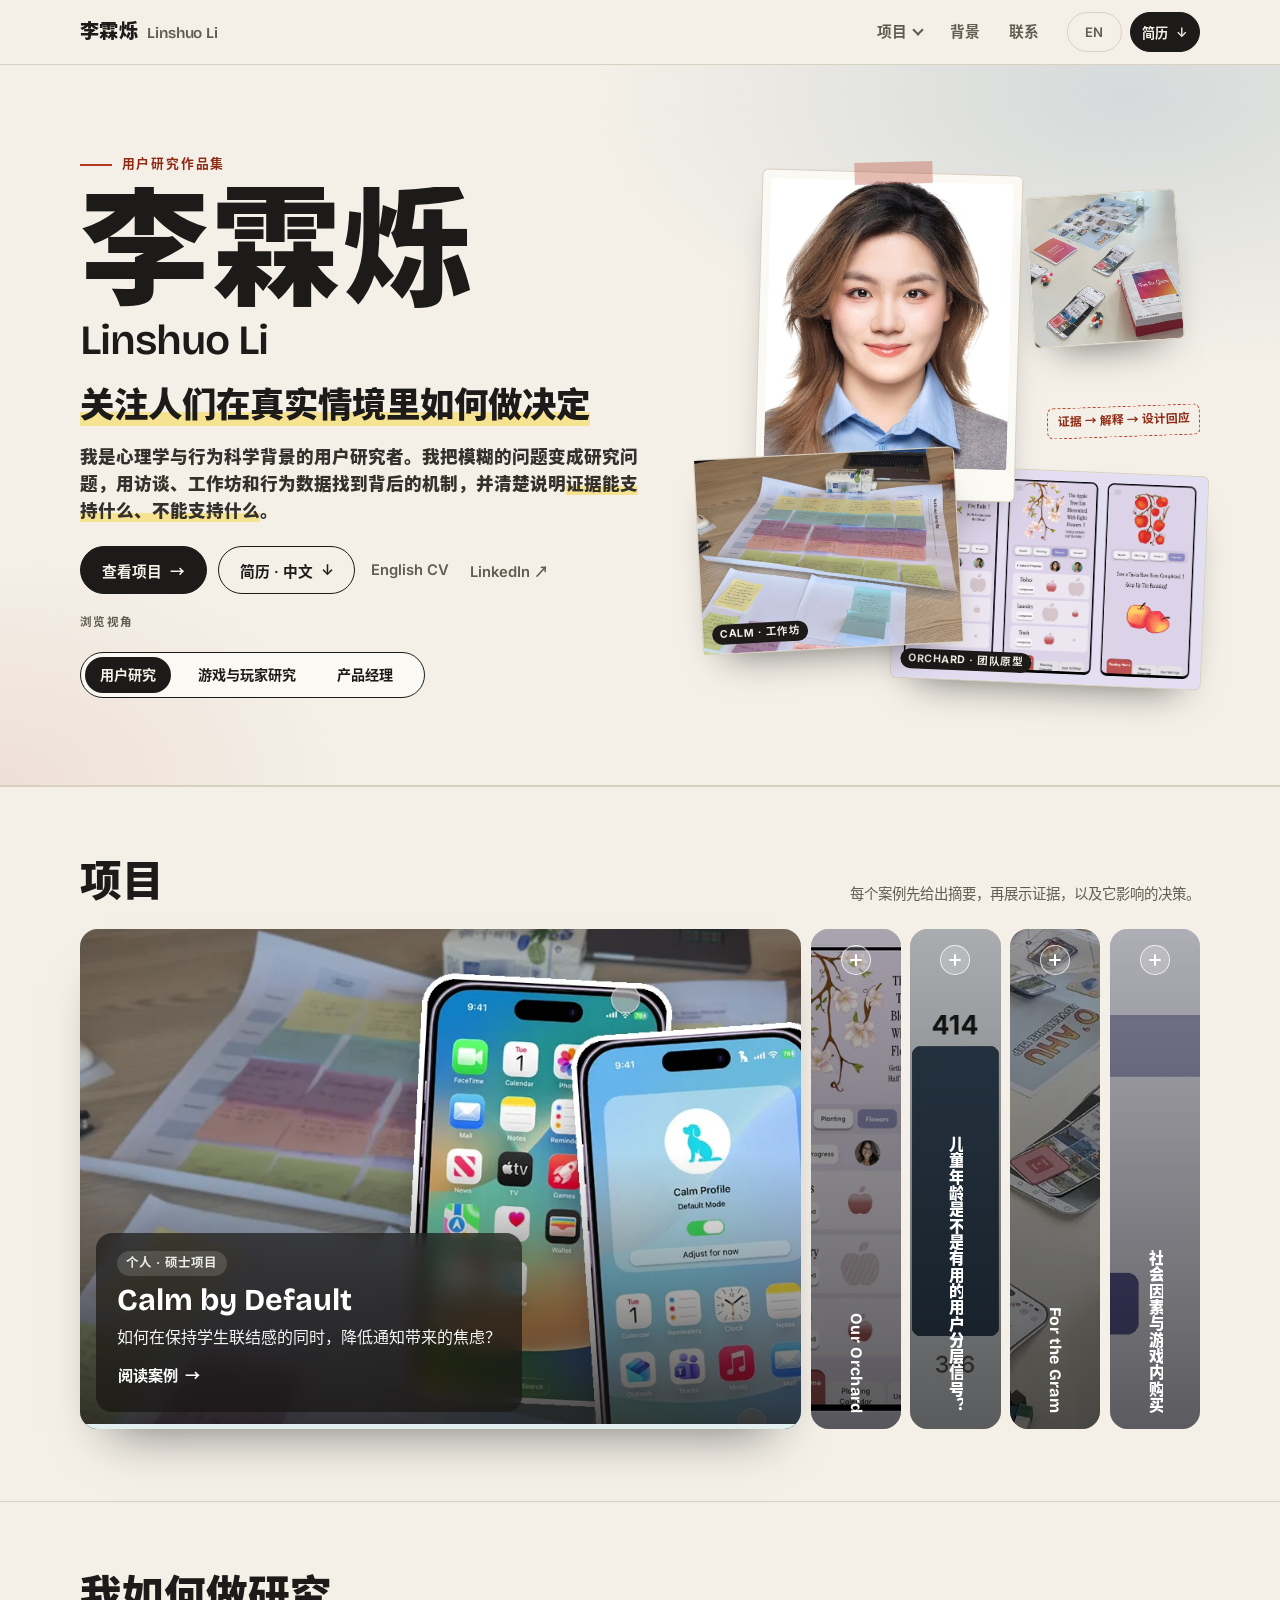
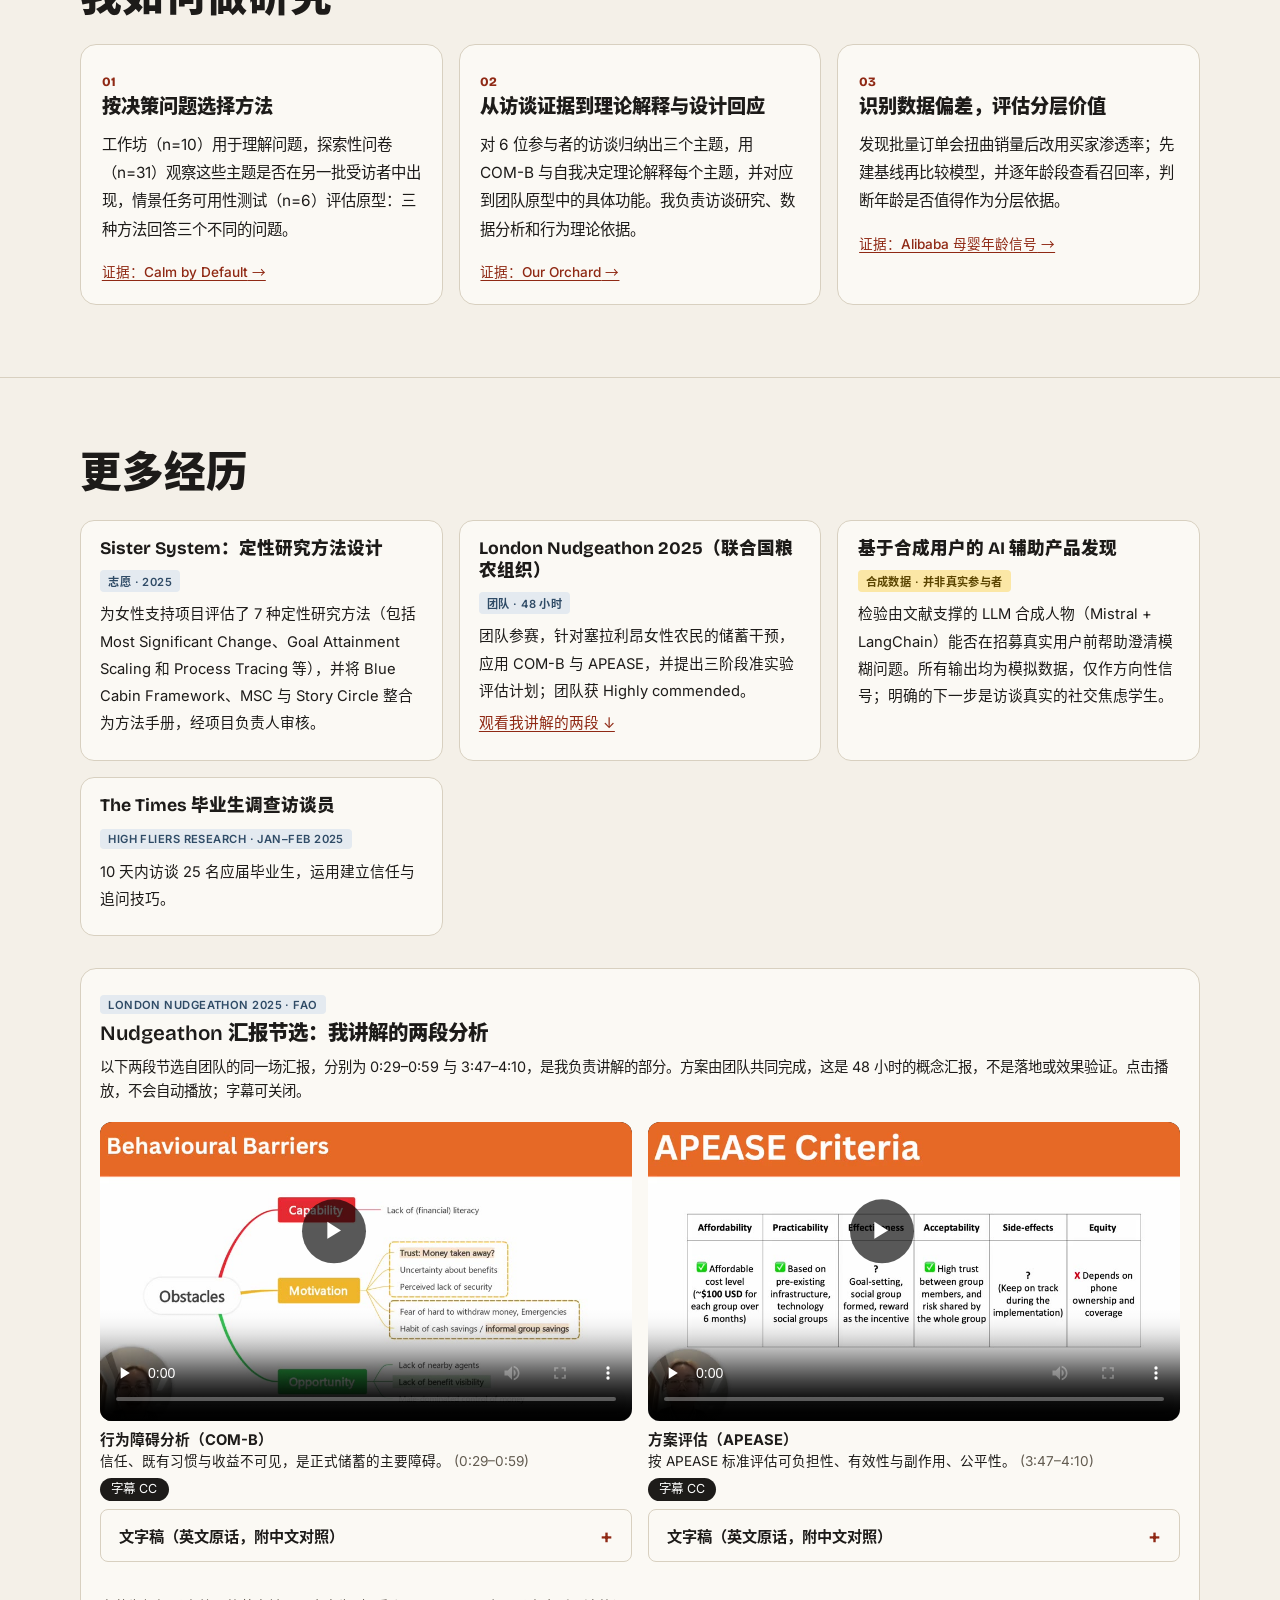
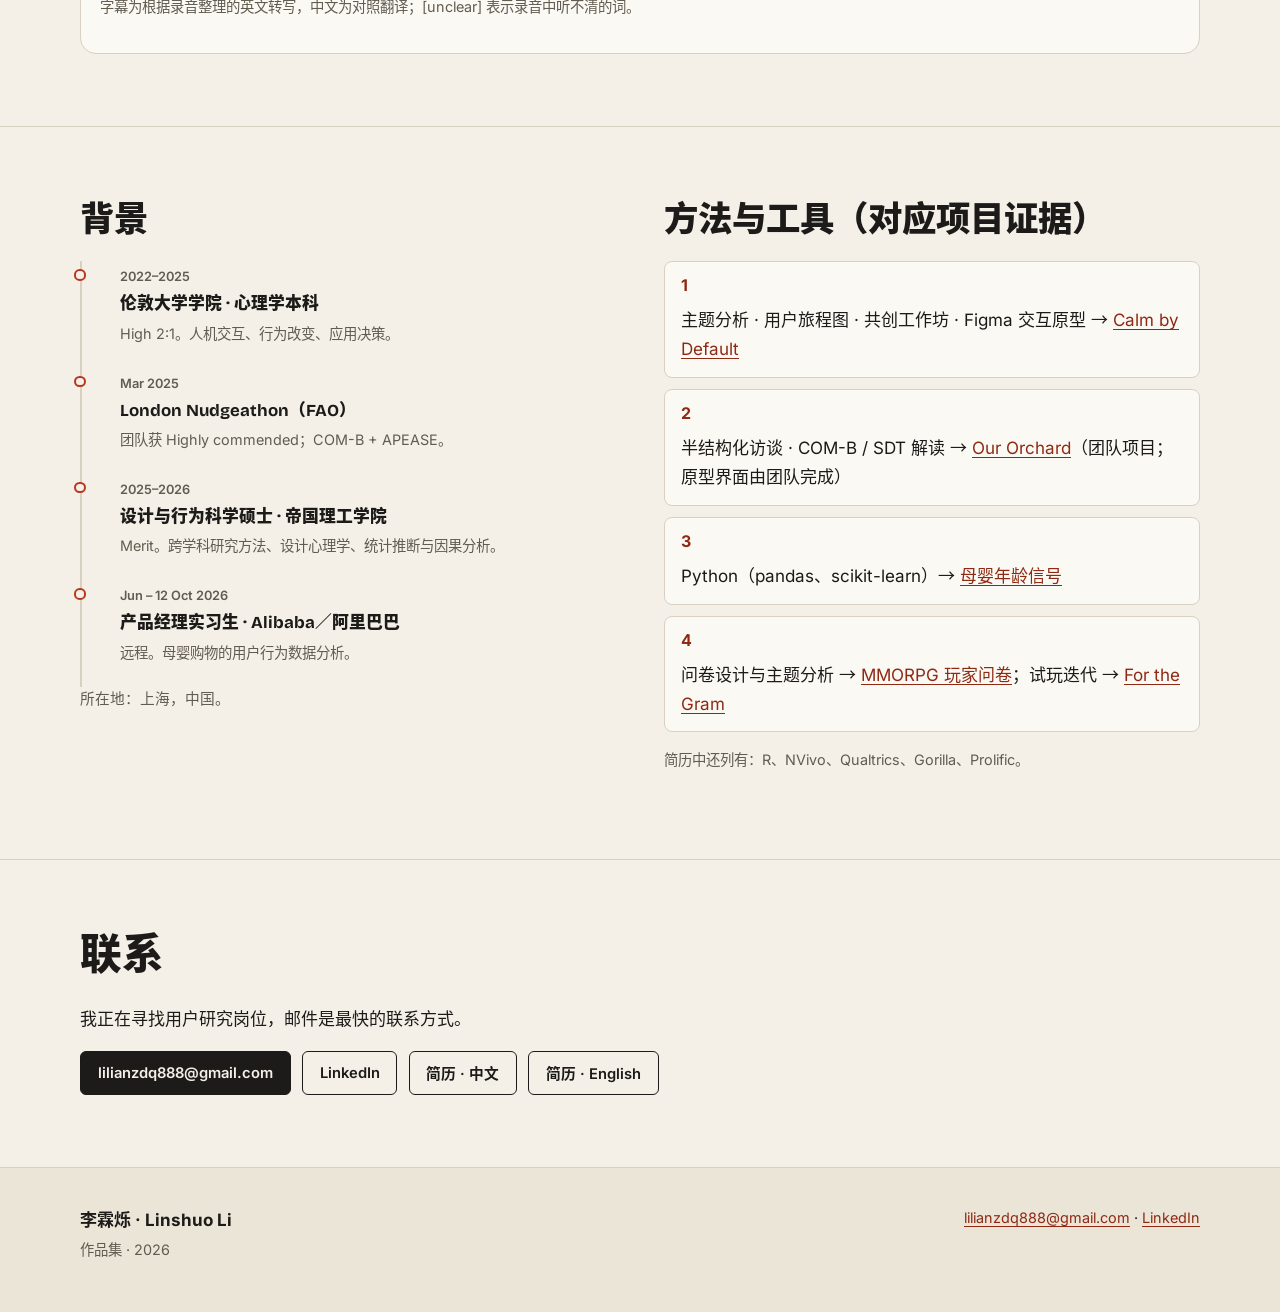
==== commit 40e5b21e: "Update portfolio to v5.3" ====
--- a/index.html
+++ b/index.html
@@ -1,80 +1,152 @@
 <!DOCTYPE html>
 
-<html data-mode="final" lang="zh-CN">
+<html data-desc-en="Portfolio of Linshuo Li: psychology and behavioural-science background, mixed-methods projects." data-desc-en-games="Linshuo Li’s games and player-research portfolio: the For the Gram board game, a survey of MMORPG players’ purchase motives, and Calm by Default." data-desc-en-pm="Linshuo Li’s product portfolio: from user evidence to product judgement, with the Alibaba internship analysis and Calm by Default." data-desc-zh="李霖烁的用户研究作品集：心理学与行为科学背景，混合方法项目。" data-desc-zh-games="李霖烁的游戏与玩家研究作品集：For the Gram 桌游、MMORPG 玩家购买动机问卷，以及 Calm by Default。" data-desc-zh-pm="李霖烁的产品作品集：从用户证据到产品判断，包含阿里巴巴实习的母婴数据分析与 Calm by Default。" data-mode="final" data-root="" data-title-en="Linshuo Li 李霖烁 — User Research Portfolio" data-title-en-games="Linshuo Li 李霖烁 — Games &amp; Player Research Portfolio" data-title-en-pm="Linshuo Li 李霖烁 — Product Portfolio" data-title-zh="李霖烁 Linshuo Li — 用户研究作品集" data-title-zh-games="李霖烁 Linshuo Li — 游戏与玩家研究作品集" data-title-zh-pm="李霖烁 Linshuo Li — 产品作品集" lang="zh-CN">
 <head>
 <meta charset="utf-8"/>
 <meta content="width=device-width,initial-scale=1" name="viewport"/>
-<title>李霖烁 Linshuo Li — User Research Portfolio</title>
-<meta content="User research portfolio of Linshuo Li: psychology and behavioural-science background, mixed-methods projects." name="description"/>
-<script>try{if(!matchMedia("(prefers-reduced-motion: reduce)").matches){document.documentElement.classList.add("js-enter");setTimeout(function(){document.documentElement.classList.remove("js-enter")},3500)}}catch(e){}</script>
+<title>李霖烁 Linshuo Li — 用户研究作品集</title>
+<meta content="李霖烁的用户研究作品集：心理学与行为科学背景，混合方法项目。" name="description"/>
+<script>(function(d){try{var u=new URLSearchParams(location.search),l=u.get("lang");if(l!=="en"&&l!=="zh"){l=null;try{l=localStorage.getItem("lang")}catch(e){}}d.lang=l==="en"?"en":"zh-CN";var t=u.get("track");t=t==="uxr"?"all":t;d.setAttribute("data-track",t==="games"||t==="pm"?t:"all");d.classList.add("js");if(u.get("mode")==="final")d.setAttribute("data-mode","final")}catch(e){}})(document.documentElement)</script>
 <link href="assets/css/main.css" rel="stylesheet"/>
 <link href="assets/css/v2.css" rel="stylesheet"/>
+<link href="assets/css/fonts.css" rel="stylesheet"/>
+<link href="assets/css/v4.css" rel="stylesheet"/>
+<link href="assets/css/v5.css" rel="stylesheet"/>
 </head>
-<body data-home="">
-<a class="skip" data-zh="跳到正文" href="#main">Skip to content</a>
+<body data-home="" data-type="b">
+<a class="skip" data-no-i18n="" href="#main"><span lang="zh-CN">跳到正文</span><span lang="en">Skip to content</span></a>
 
-<header class="top"><div class="wrap">
-<a class="brand" href="index.html">李霖烁 · Linshuo Li</a>
-<nav aria-label="Main" class="nav" id="nav"><a data-zh="作品" href="#work">Work</a><a data-zh="更多经历" href="#more">More work</a><a data-zh="背景" href="#about">Background</a><a data-zh="联系" href="#contact">Contact</a></nav>
-<button aria-label="Switch language" class="btn sm" id="langBtn" type="button">EN</button>
-<button aria-controls="nav" aria-expanded="false" class="btn sm menu-btn" data-zh="菜单" type="button">Menu</button>
-</div></header>
+<header class="top v4" data-no-i18n=""><div class="wrap hdr">
+<a class="brand" href="index.html"><span class="bz" lang="zh-CN">李霖烁</span><span class="be">Linshuo Li</span></a>
+<nav aria-label="主导航" class="nav" data-en-aria-label="Main" data-i18n="aria-label" data-zh-aria-label="主导航">
+<a class="navlink nojs" href="index.html#work"><span lang="zh-CN">项目</span><span lang="en">Projects</span></a>
+<button aria-controls="projMenu" aria-expanded="false" class="navbtn" data-menu-btn="" data-menu-hover="" type="button"><span lang="zh-CN">项目</span><span lang="en">Projects</span><i aria-hidden="true" class="chev"></i></button>
+<a class="navlink" href="index.html#about"><span lang="zh-CN">背景</span><span lang="en">Background</span></a>
+<a class="navlink" href="index.html#contact"><span lang="zh-CN">联系</span><span lang="en">Contact</span></a>
+</nav>
+<div class="hdr-r">
+<button aria-label="Switch to English" class="btn sm ghost" id="langBtn" type="button"><span aria-hidden="true" lang="zh-CN">EN</span></button>
+<a class="btn sm solid cvbtn" data-cv="current" download="" href="docs/cv-uxr-zh.pdf"><span lang="zh-CN">简历</span><span lang="en">CV</span><span aria-hidden="true"> ↓</span></a>
+<button aria-controls="projMenu" aria-expanded="false" class="btn sm menu-btn" data-menu-btn="" type="button"><span lang="zh-CN">菜单</span><span lang="en">Menu</span></button>
+</div>
+</div>
+<div aria-label="项目" class="pmenu" data-en-aria-label="Projects" data-i18n="aria-label" data-zh-aria-label="项目" hidden="" id="projMenu" role="region"></div></header>
 <main id="main">
-<section class="hero2" id="top"><div class="wrap h2grid">
-<div class="h2copy">
-<p class="eyebrow" data-in="8"><span class="only-all" data-zh="用户研究作品集">User research portfolio</span><span class="only-games" data-zh="用户研究作品集 · 游戏与玩家研究">User research portfolio · games &amp; player research</span></p>
-<h1 class="name"><span class="ln"><span>李霖烁</span></span><span class="ln"><span class="en">Linshuo Li</span></span></h1>
-<p class="phrase"><span class="ln"><span data-zh='&lt;span class="hl"&gt;关注人们在真实情境里如何做决定&lt;/span&gt;'><span class="hl">Curious about how people decide in real situations</span></span></span></p>
-<p class="positioning only-all" data-in="12" data-zh="我是心理学与行为科学背景的用户研究者。我把模糊的问题变成研究问题，用访谈、工作坊和行为数据找到背后的机制，并清楚说明&lt;mark&gt;证据能支持什么、不能支持什么&lt;/mark&gt;。">I'm a user researcher with a psychology and behavioural-science background. I turn ambiguous problems into research questions, use interviews, workshops and behavioural data to find the mechanism behind them, and say clearly <mark>what the evidence does — and does not — support</mark>.</p>
-<p class="positioning only-games" data-zh="在游戏方向，我的实践来自课程项目 For the Gram：多轮试玩与观察，并把玩家反馈转化为团队的设计改动。我也研究通知、协作和推荐中的行为问题。">In games, my practice comes from the course project For the Gram: several rounds of playtests and observation, turning player feedback into team design changes. I also study behavioural questions in notifications, collaboration and recommendation.</p>
-<ul class="chips" data-in="10">
-<li class="chip" data-zh="目标岗位：用户研究 / UX 研究">Target role: User Researcher / UX Researcher</li>
-<li class="chip" data-zh="设计与行为科学硕士（Merit）· 帝国理工学院">MSc Design with Behaviour Science (Merit) · Imperial College London</li>
-<li class="chip opt" data-zh="心理学本科 · 伦敦大学学院">BSc Psychology · UCL</li>
-<li class="chip opt" data-zh="所在地：上海，中国">Based in Shanghai, China</li>
-</ul>
-<div class="cta-row" data-in="12">
-<a class="btn solid" href="#work"><span data-zh="查看项目">View case studies</span> <span aria-hidden="true" class="arr">→</span></a>
-<a class="btn dl" download="" href="docs/cv-zh.pdf"><span data-zh="简历 · 中文">CV · 中文</span> <span aria-hidden="true" class="arr">↓</span></a>
-<a class="btn dl" download="" href="docs/cv-en.pdf"><span data-zh="简历 · English">CV · English</span> <span aria-hidden="true" class="arr">↓</span></a>
+<section class="hero4" id="top"><div class="wrap h4grid">
+<div class="h4copy">
+<p class="eyebrow" data-in="" style="--i:0"><span class="t-all"><span lang="zh-CN">用户研究作品集</span><span lang="en">User research portfolio</span></span><span class="t-games"><span lang="zh-CN">用户研究作品集 · 游戏与玩家研究</span><span lang="en">User research portfolio · games &amp; player research</span></span><span class="t-pm"><span lang="zh-CN">产品作品集 · 从用户证据到产品判断</span><span lang="en">Product portfolio · from user evidence to product judgement</span></span></p>
+<h1 class="name" translate="no"><span class="ln" style="--i:0"><span class="n-zh">李霖烁</span></span><span class="ln" style="--i:1"><span class="n-en">Linshuo Li</span></span></h1>
+<p class="phrase" data-in="" style="--i:2"><span class="t-all"><span lang="zh-CN"><span class="hl">关注人们在真实情境里如何做决定</span></span><span lang="en"><span class="hl">Curious about how people decide in real situations</span></span></span><span class="t-games"><span lang="zh-CN"><span class="hl">把玩家的选择与动机，变成可以检验的设计问题</span></span><span lang="en"><span class="hl">Turning players’ choices and motives into design questions that can be tested</span></span></span><span class="t-pm"><span lang="zh-CN"><span class="hl">把用户证据变成有取舍、可验证的产品判断</span></span><span lang="en"><span class="hl">Turning user evidence into product judgements with clear trade-offs</span></span></span></p>
+<p class="positioning t-all" data-in="" style="--i:3"><span lang="zh-CN">我是心理学与行为科学背景的用户研究者。我把模糊的问题变成研究问题，用访谈、工作坊和行为数据找到背后的机制，并清楚说明<mark>证据能支持什么、不能支持什么</mark>。</span><span lang="en">I’m a user researcher with a psychology and behavioural-science background. I turn ambiguous problems into research questions, use interviews, workshops and behavioural data to find the mechanism behind them, and say clearly <mark>what the evidence does — and does not — support</mark>.</span></p>
+<p class="positioning t-games" data-in="" style="--i:3"><span lang="zh-CN">我在游戏方向的实践来自学业项目：For the Gram（团队桌游，多轮试玩如何改变设计）和一项关于 MMORPG 玩家购买动机的问卷研究。我也研究通知、协作和推荐中的行为问题。</span><span lang="en">My games-related practice comes from coursework and a degree project: For the Gram, a team board game where playtest feedback changed the design, and a survey study of MMORPG players’ purchase motivations. I also study behavioural questions in notifications, collaboration and recommendation.</span></p>
+<p class="positioning t-pm" data-in="" style="--i:3"><span lang="zh-CN">我有心理学与行为科学背景，在阿里巴巴实习期间做母婴购物的用户行为数据分析。我习惯先界定用户与业务问题，再比较方案、说明取舍，并分清<mark>研究结论、设计建议、团队采纳和上线效果</mark>。</span><span lang="en">I have a psychology and behavioural-science background and, during an Alibaba internship, analysed shopper behaviour in maternal and infant products. I define the user and business problem first, compare options, explain trade-offs, and keep <mark>research findings, design suggestions, team adoption and launch results</mark> apart.</span></p>
+<div class="cta-row" data-in="" style="--i:4">
+<a class="btn solid" href="#work"><span lang="zh-CN">查看项目</span><span lang="en">View projects</span> <span aria-hidden="true" class="arr">→</span></a>
+<a class="btn dl" data-cv="current" download="" href="docs/cv-uxr-zh.pdf"><span lang="zh-CN">简历 · 中文</span><span lang="en">CV · English</span> <span aria-hidden="true" class="arr">↓</span></a>
+<a class="txtlink" data-cv="other" download="" href="docs/cv-uxr-en.pdf"><span lang="zh-CN">English CV</span><span lang="en">中文简历</span></a>
 <a class="txtlink" href="https://www.linkedin.com/in/lilian-li-856014299/" rel="noopener" target="_blank">LinkedIn ↗</a>
 </div>
-<p class="tracks" data-in="6"><span data-zh="浏览方式：">View:</span> <button aria-pressed="true" class="trk" data-track="all" data-zh="全部项目" type="button">All projects</button> <button aria-pressed="false" class="trk" data-track="games" data-zh="游戏与玩家研究" type="button">Games &amp; player research</button></p>
-<a class="cue" data-in="6" href="#how"><span data-zh="我如何做研究">How I work</span> <i aria-hidden="true">↓</i></a>
+<div data-in="" style="--i:5"><span class="tracks-l" id="trk-l"><span lang="zh-CN">浏览视角</span><span lang="en">Viewing as</span></span>
+<div aria-labelledby="trk-l" class="tracks" role="group"><span aria-hidden="true" class="trk-ind"></span>
+<a aria-pressed="true" class="trk" data-track-btn="all" href="index.html"><span lang="zh-CN">用户研究</span><span lang="en">User research</span></a><a aria-pressed="false" class="trk" data-track-btn="games" href="index.html?track=games"><span lang="zh-CN">游戏与玩家研究</span><span lang="en">Games &amp; player research</span></a><a aria-pressed="false" class="trk" data-track-btn="pm" href="index.html?track=pm"><span lang="zh-CN">产品经理</span><span lang="en">Product management</span></a></div></div>
 </div>
-<div aria-label="Selected research materials" class="collage">
-<figure class="c-portrait"><img alt="Portrait of Linshuo Li" height="975" src="assets/img/profile/portrait.jpg" width="780"/></figure>
-<figure class="c-work"><a aria-label="Calm by Default case study" href="projects/calm-by-default.html"><img alt="Notification journey map and concept-card notes from a co-design workshop" src="assets/img/calm/workshop-2.webp"/><figcaption>CALM · WORKSHOP</figcaption></a></figure>
-<figure class="c-orch"><a aria-label="Our Orchard case study" href="projects/our-orchard.html"><img alt="Four screens of the Our Orchard prototype" src="assets/img/orchard/cover.webp"/><figcaption>ORCHARD · PROTOTYPE</figcaption></a></figure>
-<p class="note" data-zh="证据 → 解释 → 设计回应">evidence → interpretation → design response</p>
+<div aria-label="精选研究材料" class="collage4" data-en-aria-label="Selected research materials" data-i18n="aria-label" data-zh-aria-label="精选研究材料">
+<figure class="c-portrait" style="--i:0"><img alt="李霖烁的肖像" data-en-alt="Portrait of Linshuo Li" data-i18n="alt" data-zh-alt="李霖烁的肖像" fetchpriority="high" height="975" src="assets/img/profile/portrait.jpg" width="780"/></figure>
+<figure class="c-work" style="--i:1"><a aria-label="Calm by Default 案例" data-en-aria-label="Calm by Default case study" data-i18n="aria-label" data-zh-aria-label="Calm by Default 案例" href="projects/calm-by-default.html"><img alt="通知旅程图与概念卡片便签的共创工作坊桌面" data-en-alt="Co-design workshop table with a notification journey map and sticky notes" data-i18n="alt" data-zh-alt="通知旅程图与概念卡片便签的共创工作坊桌面" height="2134" src="assets/img/calm/workshop-2.webp" width="1600"/><figcaption><span lang="zh-CN">CALM · 工作坊</span><span lang="en">CALM · WORKSHOP</span></figcaption></a></figure>
+<figure class="c-orch" style="--i:2"><a aria-label="Our Orchard 案例" data-en-aria-label="Our Orchard case study" data-i18n="aria-label" data-zh-aria-label="Our Orchard 案例" href="projects/our-orchard.html"><img alt="Our Orchard 原型的四张界面" data-en-alt="Four screens of the Our Orchard prototype" data-i18n="alt" data-zh-alt="Our Orchard 原型的四张界面" height="962" src="assets/img/orchard/cover.webp" width="1414"/><figcaption><span lang="zh-CN">ORCHARD · 团队原型</span><span lang="en">ORCHARD · TEAM PROTOTYPE</span></figcaption></a></figure>
+<figure class="c-gram" style="--i:3"><a aria-label="For the Gram 案例" data-en-aria-label="For the Gram case study" data-i18n="aria-label" data-zh-aria-label="For the Gram 案例" href="projects/for-the-gram.html"><img alt="For the Gram 桌游：奥胡岛地图（右上角放着玻璃瓶）、作为 Instagram 主页的手机和游戏盒" data-en-alt="The For the Gram board game: O‘ahu map with a glass jar, phones as Instagram profiles and the game box" data-i18n="alt" data-zh-alt="For the Gram 桌游：奥胡岛地图（右上角放着玻璃瓶）、作为 Instagram 主页的手机和游戏盒" height="1120" src="assets/img/gram/jar-overview.webp" width="1152"/></a></figure>
+<p class="note" data-in="" style="--i:6"><span lang="zh-CN">证据 → 解释 → 设计回应</span><span lang="en">evidence → interpretation → design response</span></p>
 </div>
-</div></section><section class="block" id="how"><div class="wrap">
-<div class="sec-head"><h2 data-zh="我如何做研究">How I work</h2></div>
-<div class="abilities"><article class="ability"><span class="no">01</span><h3 data-zh="按决策问题选择方法">Choosing methods that fit the decision</h3><p data-zh="工作坊（n=10）用于理解问题，探索性问卷（n=31）观察这些主题是否在另一批受访者中出现，情景任务可用性测试（n=6）评估原型：三种方法回答三个不同的问题。">Workshops (n=10) to understand the problem, an exploratory survey (n=31) to see whether the themes appeared in another group, and a scenario-based usability test (n=6) to evaluate the prototype: three methods, three different questions.</p><a class="ev" data-zh="证据：Calm by Default →" href="projects/calm-by-default.html">Evidence: Calm by Default →</a></article><article class="ability"><span class="no">02</span><h3 data-zh="从访谈证据到理论解释与设计回应">From interviews to theory-informed design responses</h3><p data-zh="对 6 位参与者的访谈做主题归纳，用 COM-B 与自我决定理论解释每个主题，并对应到具体原型功能；之后向参与者展示设计思路，收集了对概念的定性反馈。">Interviews with six participants synthesised into themes, explained with COM-B and Self-Determination Theory, and traced to specific prototype features, followed by qualitative feedback on the concept.</p><a class="ev" data-zh="证据：Our Orchard →" href="projects/our-orchard.html">Evidence: Our Orchard →</a></article><article class="ability"><span class="no">03</span><h3 data-zh="识别数据偏差，评估分层价值">Spotting data bias, testing whether segmentation adds value</h3><p data-zh="发现批量订单会扭曲销量后改用买家渗透率；先建 Dummy 基线再比较模型，并逐年龄段查看召回率，判断年龄是否值得作为分层依据。">Switched to buyer penetration after bulk orders distorted sales, benchmarked models against a dummy baseline, and checked recall by age band to judge whether age is worth segmenting on.</p><a class="ev" data-zh="证据：阿里母婴年龄信号 →" href="projects/alibaba-age-signal.html">Evidence: Alibaba age signal →</a></article></div></div></section><section class="block" id="work"><div class="wrap">
-<div class="sec-head"><h2 data-zh="精选项目">Selected work</h2><p class="muted small read" data-zh="每个案例先给出摘要，再展示证据、它影响的决策，以及仍未验证的部分。" style="margin:0">Each case starts with a quick summary, then shows the evidence, the decision it informed and what is still unproven.</p></div>
-<div class="projects"><a class="pcard pc-calm" href="projects/calm-by-default.html"><div class="cover"><img alt="Co-design workshop table with a notification journey map and sticky notes" class="bg" loading="lazy" src="assets/img/calm/workshop-2.webp" style="object-position:50% 40%"/><span class="badge">INDIVIDUAL · MSc · 12 WEEKS</span></div>
-<div class="pbody"><h3 data-zh="Calm by Default">Calm by Default</h3><p class="muted" data-zh="在不让学生“失联”的前提下降低通知焦虑" style="margin:0">Reducing notification-related anxiety without cutting students off</p><ul class="facts"><li class="q"><b data-zh="问题">Question</b><span data-zh="如何重新设计通知交互，在保持学生响应感与联结感的同时，降低瞬时的通知相关焦虑？">How might notification interactions reduce momentary anxiety while keeping students responsive and connected?</span></li><li class="meta"><b data-zh="角色">Role</b><span data-zh="个人项目：从研究设计到原型与测试。">Individual project: research design to prototype and test.</span></li><li class="meta"><b data-zh="方法">Methods</b><span data-zh="工作坊 n=10 · 问卷 n=31 · 可用性测试 n=6">Workshops n=10 · survey n=31 · usability test n=6</span></li><li class="key"><b data-zh="成果">Outcome</b><span data-zh="把“屏蔽更多”重构为“保持可达但无需频繁查看”：三项设计原则、Calm Profile V2 与三轮迭代。">Reframed “block more” as “stay reachable without checking”: three design principles, Calm Profile V2 and three iterations.</span></li></ul><span class="more-link" data-zh="阅读案例 →">Read the case study →</span></div></a><a class="pcard pc-orchard" href="projects/our-orchard.html"><div class="cover"><img alt="Four screens of the Our Orchard prototype: seed, planting, flower and harvest" class="bg fit" loading="lazy" src="assets/img/orchard/cover.webp" style="object-position:50% 50%"/><span class="badge">TEAM PROJECT · IMPERIAL</span></div>
-<div class="pbody"><h3 data-zh="Our Orchard">Our Orchard</h3><p class="muted" data-zh="让伴侣间不可见的家务“心智负担”被看见" style="margin:0">Making invisible household mental load visible between partners</p><ul class="facts"><li class="q"><b data-zh="问题">Question</b><span data-zh="如何通过更好的沟通，帮助刚同居的情侣（18–26 岁）平衡家务认知负担？">How might we help recently cohabiting couples (18–26) balance cognitive household labour through better communication?</span></li><li class="meta"><b data-zh="角色">Role</b><span data-zh="调研、数据分析与行为理论（小组项目）。">Research, data analysis and behavioural theory (team project).</span></li><li class="meta"><b data-zh="方法">Methods</b><span data-zh="6 位参与者访谈 · COM-B · 自我决定理论">Interviews with six participants · COM-B · SDT</span></li><li class="key"><b data-zh="成果">Outcome</b><span data-zh="访谈支持三项设计决策，各对应一个原型功能；概念反馈促成团队的一项改动。">Interviews supported three design decisions, each tied to a prototype function; concept feedback led to one team change.</span></li></ul><span class="more-link" data-zh="阅读案例 →">Read the case study →</span></div></a><a class="pcard pc-alibaba" href="projects/alibaba-age-signal.html"><div class="cover"><div aria-label="Distribution of 955 age-labelled records across five child age bands" class="cover-chart" role="img"><small>Age-labelled records, n=955</small><i class="lite" style="height:4.0%"><span>23</span></i><i class="" style="height:67.8%"><span>390</span></i><i class="" style="height:72.0%"><span>414</span></i><i class="" style="height:21.6%"><span>124</span></i><i class="lite" style="height:2.5%"><span>4</span></i></div><span class="badge">INTERNSHIP · ALIBABA.COM</span></div>
-<div class="pbody"><h3 data-zh="儿童年龄是否是有价值的用户分层信号？">Is a child's age a useful segmentation signal?</h3><p class="muted" data-zh="母婴用户行为数据分析" style="margin:0">Behavioural-data analysis for maternal &amp; infant shoppers</p><ul class="facts"><li class="q"><b data-zh="问题">Question</b><span data-zh="儿童年龄能否作为母婴用户的分层信号？">Can a child’s age work as a segmentation signal for maternal and infant shoppers?</span></li><li class="meta"><b data-zh="角色">Role</b><span data-zh="数据清洗、年龄分类实验、Top-K 原型。">Data cleaning, age-classification experiment, Top-K prototype.</span></li><li class="meta"><b data-zh="方法">Methods</b><span data-zh="29,971 条记录（955 条带年龄标签）· 分类模型 · 离线 Top-K">29,971 records (955 age-labelled) · classifiers · offline Top-K</span></li><li class="key"><b data-zh="成果">Outcome</b><span data-zh="建议把年龄作为粗粒度辅助信号：单次划分中 Top-20 命中率高 5.3 个百分点，但并非在各 K 下稳定。">Age as a coarse auxiliary signal: +5.3 points hit rate at Top-20 in one split, not stable across K.</span></li></ul><span class="more-link" data-zh="阅读案例 →">Read the case study →</span></div></a></div></div></section><section class="block" id="more"><div class="wrap"><div class="sec-head"><h2 data-zh="更多经历">More work</h2></div><div class="cards"><article class="mini"><h3 data-zh="Sister System：定性研究方法设计">Sister System: qualitative method design</h3><span class="tag">Volunteer · 2025</span><p data-zh="为女性支持项目评估了 7 种定性研究方法（包括 MSC、Goal Attainment Scaling、Process Tracing 等），并将 Blue Cabin Framework、MSC 与 Story Circle 整合为方法手册，经项目负责人审核。">Reviewed seven qualitative approaches for evaluating a women's support programme (including Most Significant Change, Goal Attainment Scaling and Process Tracing) and combined the Blue Cabin Framework, MSC and Story Circle into a method handbook, reviewed by the project lead.</p></article><article class="mini"><h3 data-zh="London Nudgeathon 2025（联合国粮农组织）">London Nudgeathon 2025 (FAO)</h3><span class="tag">Team · 48 hours</span><p data-zh="团队参赛，针对塞拉利昂女性农民的储蓄干预，应用 COM-B 与 APEASE，并提出三阶段准实验评估计划；团队获 Highly commended。">Team entry on a savings intervention for women farmers in Sierra Leone, applying COM-B and APEASE and proposing a three-stage quasi-experimental evaluation plan. The team was Highly commended.</p><p class="small"><a data-zh="观看我讲解的两段 ↓" href="#nudgeathon-video">Watch the two segments I presented ↓</a></p></article><article class="mini"><h3 data-zh="基于合成用户的 AI 辅助产品发现">AI-assisted discovery with synthetic users</h3><span class="tag synth">Synthetic data · not real participants</span><p data-zh="检验由文献支撑的 LLM 合成人物（Mistral + LangChain）能否在招募真实用户前帮助澄清模糊问题。所有输出均为模拟数据，仅作方向性信号；明确的下一步是访谈真实的社交焦虑学生。">Tested whether LLM-generated, literature-grounded personas (Mistral + LangChain) could sharpen an ambiguous question before recruiting real users. Outputs are simulated and treated as directional signals only; interviewing real students with social anxiety is the stated next step.</p></article><article class="mini"><h3 data-zh="The Times 毕业生调查访谈员">Interviewer, The Times graduate survey</h3><span class="tag">High Fliers Research · Jan–Feb 2025</span><p data-zh="10 天内访谈 25 名应届毕业生，运用建立信任与追问技巧。">Interviewed 25 final-year students in 10 days, using rapport-building and probing techniques.</p></article><article class="mini mini-gram" id="gram-mini"><h3 data-zh="For the Gram：以试玩迭代驱动的游戏设计">For the Gram: playtest-driven game design</h3><span class="tag">Team · Transformational Play</span><p data-zh="面向 Gen Z 旅行者、围绕“追逐热点式旅游”的团队桌游（夏威夷 O‘ahu）。多轮试玩的反馈推动设计迭代：例如玩家反馈“后果揭示的冲击不足”，团队因此加入玩家与环境对照的揭示环节。">A team board game for Gen Z travellers about trend-chasing tourism in O‘ahu. Feedback from successive playtests drove the iterations: for example, players found the consequence reveal lacked impact, so the team added a player-versus-environment reveal.</p><p class="small"></p></article><article class="mini"><h3 data-zh="海外品牌进入中国市场的商业分析">Market-entry analysis for an overseas brand</h3><span class="tag">Commercial analysis · Internship context</span><p data-zh="为一家行李箱品牌做竞品对标、入场模式比较与情景 P&amp;L。这是商业策略类分析，不属于用户研究。">Competitor benchmarking, entry-model comparison and scenario P&amp;L for a luggage brand. A commercial strategy piece rather than user research.</p></article></div><div class="nfeat" id="nudgeathon-video"><span class="tag">London Nudgeathon 2025 · FAO</span><h3 data-zh="Nudgeathon 汇报节选：我讲解的两段分析">Nudgeathon presentation: two segments where I explain the analysis</h3><p class="small" data-zh="以下两段节选自团队的同一场汇报，分别为 0:29–0:59 与 3:47–4:10，是我负责讲解的部分。它们展示我如何向评委解释行为障碍分析与方案评估；方案由团队共同完成。这是 48 小时概念汇报，不是落地或效果验证。点击播放，不会自动播放；字幕可关闭。">Two excerpts from the same team presentation (0:29–0:59 and 3:47–4:10), the parts I presented. They show how I explain a behavioural-barrier analysis and an intervention assessment to a panel. The proposal was developed by the team, and this was a 48-hour concept pitch, not an implemented or validated intervention. Click to play; nothing autoplays; captions can be switched off.</p><div class="nvids"><figure class="nvid"><video aria-label="Behavioural barriers (COM-B)" controls="" data-cap="barriers-com-b" playsinline="" poster="assets/video/nudgeathon/barriers-com-b.jpg" preload="none"><source src="assets/video/nudgeathon/barriers-com-b.mp4" type='video/mp4; codecs="avc1.64001f, mp4a.40.2"'/><source src="assets/video/nudgeathon/barriers-com-b.webm" type='video/webm; codecs="vp9, opus"'/></video><div aria-hidden="true" class="capline" hidden=""></div><figcaption><b data-zh="行为障碍分析（COM-B）">Behavioural barriers (COM-B)</b><span data-zh="信任、既有习惯与收益不可见，是正式储蓄的主要障碍。">Trust, habit and low visibility of benefits as barriers to formal savings.</span> <span class="muted">(0:29–0:59)</span><br/><button aria-pressed="true" class="cc" data-zh="字幕 CC" type="button">Captions CC</button><details data-ac="" open=""><summary data-zh="文字稿（英文）">Transcript</summary><p>We did a COM-B analysis to identify the key barriers to our target behaviour, and we highlighted several important things.</p><p>First, the trust issue.</p><p>People might have the concern: will my money in the card be taken away?</p><p>And also, they are so used to informal group savings based on trust.</p><p>Additionally, lack of benefit visibility is reinforced by the fact that</p><p>peers in their community also do not use formal savings.</p><p>This could make the advantage less apparent or believable.</p></details></figcaption></figure><figure class="nvid"><video aria-label="Intervention assessment (APEASE)" controls="" data-cap="apease-assessment" playsinline="" poster="assets/video/nudgeathon/apease-assessment.jpg" preload="none"><source src="assets/video/nudgeathon/apease-assessment.mp4" type='video/mp4; codecs="avc1.64001f, mp4a.40.2"'/><source src="assets/video/nudgeathon/apease-assessment.webm" type='video/webm; codecs="vp9, opus"'/></video><div aria-hidden="true" class="capline" hidden=""></div><figcaption><b data-zh="方案评估（APEASE）">Intervention assessment (APEASE)</b><span data-zh="按 APEASE 标准评估可负担性、有效性与副作用、公平性。">Affordability, effectiveness and side effects, and equity against the APEASE criteria.</span> <span class="muted">(3:47–4:10)</span><br/><button aria-pressed="true" class="cc" data-zh="字幕 CC" type="button">Captions CC</button><details data-ac="" open=""><summary data-zh="文字稿（英文）">Transcript</summary><p>We assessed our intervention based on the APEASE criteria. For affordability,</p><p>we found the estimated cost for each group over six months</p><p>will be around 100 US dollars, which is quite affordable.</p><p>However, for effectiveness and side effects,</p><p>they need to be carefully tracked during implementation.</p><p>Also, for equity, it is limited by phone ownership and coverage.</p></details></figcaption></figure></div><p class="small muted" data-zh="字幕为根据录音整理的英文转写。">Captions are an English transcript prepared from the recording.</p></div></div></section><section class="block" id="about"><div class="wrap two">
-<div><h2 data-zh="背景">Background</h2><ul class="timeline"><li><time>2022–2025</time><b data-zh="伦敦大学学院 · 心理学本科">BSc Psychology, UCL</b><span class="muted small" data-zh="High 2:1。人机交互、行为改变、应用决策。">High 2:1. Human-computer interaction, behaviour change, applied decision-making.</span></li><li><time>Mar 2025</time><b data-zh="London Nudgeathon（FAO）">London Nudgeathon (FAO)</b><span class="muted small" data-zh="团队获 Highly commended；COM-B + APEASE。">Team Highly commended; COM-B + APEASE.</span></li><li><time>2025–2026</time><b data-zh="设计与行为科学硕士 · 帝国理工">MSc Design with Behaviour Science, Imperial</b><span class="muted small" data-zh="Merit。跨学科研究方法、设计心理学、统计推断与因果分析。">Merit. Research methods, design psychology, inferential statistics and causal reasoning.</span></li><li><time>Jun – 12 Oct 2026</time><b data-zh="产品经理实习生 · 阿里巴巴">Product Manager Intern, Alibaba.com</b><span class="muted small" data-zh="远程。母婴购物的用户行为数据分析。">Remote. Behavioural-data analysis for maternal &amp; infant shopping.</span></li></ul></div>
-<div><h2 data-zh="方法与工具（对应项目证据）">Methods and tools, with evidence</h2><ul class="stage-list" style="counter-reset:none">
-<li style="grid-template-columns:1fr"><span data-zh='主题分析 · 用户旅程图 · 共创工作坊 → &lt;a href="projects/calm-by-default.html"&gt;Calm by Default&lt;/a&gt;'>Thematic analysis · journey mapping · co-design workshops → <a href="projects/calm-by-default.html">Calm by Default</a></span></li>
-<li style="grid-template-columns:1fr"><span data-zh='半结构化访谈 · COM-B / SDT 解读 → &lt;a href="projects/our-orchard.html"&gt;Our Orchard&lt;/a&gt;'>Semi-structured interviews · COM-B / SDT interpretation → <a href="projects/our-orchard.html">Our Orchard</a></span></li>
-<li style="grid-template-columns:1fr"><span data-zh='Python（pandas、scikit-learn）→ &lt;a href="projects/alibaba-age-signal.html"&gt;阿里母婴年龄信号&lt;/a&gt;'>Python (pandas, scikit-learn) → <a href="projects/alibaba-age-signal.html">Alibaba age signal</a></span></li>
-<li style="grid-template-columns:1fr"><span data-zh="Figma 原型 → Calm by Default、Our Orchard">Figma prototyping → Calm by Default, Our Orchard</span></li>
-</ul><p class="muted small" data-zh="简历中还列有：R、NVivo、Qualtrics、Gorilla、Prolific。">Also listed on my CV: R, NVivo, Qualtrics, Gorilla, Prolific.</p></div></div></section><section class="block" id="contact"><div class="wrap">
-<h2 data-zh="联系">Contact</h2>
-<p class="read" data-zh="我正在寻找用户研究岗位，邮件是最快的联系方式。">I'm looking for user research roles. The quickest way to reach me is email.</p>
+</div></section><section class="block" id="work"><div class="wrap">
+<div class="sec-head"><h2><span lang="zh-CN">项目</span><span lang="en">Selected work</span></h2><p class="muted small read" style="margin:0"><span class="t-all"><span lang="zh-CN">每个案例先给出摘要，再展示证据，以及它影响的决策。</span><span lang="en">Each case starts with a quick summary, then shows the evidence and the decision it informed.</span></span><span class="t-games"><span lang="zh-CN">从游戏相关的项目开始；其余项目展示我如何研究行为问题。</span><span lang="en">Starting with the game-related projects; the others show how I study behaviour.</span></span><span class="t-pm"><span lang="zh-CN">从产品问题、取舍与范围开始；每个案例都区分研究结论、设计建议、团队采纳与上线效果。</span><span lang="en">Starting with the product problem, trade-offs and scope; each case separates research finding, design suggestion, team adoption and launch result.</span></span></p></div>
+<div aria-label="项目" class="stage" data-en-aria-label="Projects" data-i18n="aria-label" data-zh-aria-label="项目" role="group">
+<div class="sp" data-id="calm">
+<span class="sp-img"><img alt="通知旅程图与概念卡片便签的共创工作坊桌面" data-en-alt="Co-design workshop table with a notification journey map and sticky notes" data-i18n="alt" data-zh-alt="通知旅程图与概念卡片便签的共创工作坊桌面" decoding="async" height="640" loading="eager" src="assets/img/menu/calm.webp" width="960"/></span>
+<span aria-hidden="true" class="sp-v"><span lang="zh-CN">Calm by Default</span><span lang="en">Calm by Default</span></span>
+<button aria-controls="sp-calm" aria-expanded="false" aria-label="展开预览：Calm by Default" class="sp-open" data-en-aria-label="Preview: Calm by Default" data-i18n="aria-label" data-zh-aria-label="展开预览：Calm by Default" type="button"><span aria-hidden="true" class="sp-plus"></span></button>
+<div class="sp-body" id="sp-calm"><span class="sp-badge"><span lang="zh-CN">个人 · 硕士项目</span><span lang="en">Individual · MSc</span></span><span class="sp-name"><span lang="zh-CN">Calm by Default</span><span lang="en">Calm by Default</span></span><span class="sp-q"><span lang="zh-CN">如何在保持学生联结感的同时，降低通知带来的焦虑？</span><span lang="en">How can notifications stop feeling like pressure without cutting students off?</span></span><a class="sp-go" href="projects/calm-by-default.html"><span lang="zh-CN">阅读案例</span><span lang="en">Read the case study</span> <i aria-hidden="true">→</i></a></div>
+<span aria-hidden="true" class="sp-bar"></span></div>
+<div class="sp" data-id="orchard">
+<span class="sp-img"><img alt="Our Orchard 原型的四张界面" data-en-alt="Four screens of the Our Orchard prototype" data-i18n="alt" data-zh-alt="Our Orchard 原型的四张界面" decoding="async" height="640" loading="eager" src="assets/img/menu/orchard.webp" width="960"/></span>
+<span aria-hidden="true" class="sp-v"><span lang="zh-CN">Our Orchard</span><span lang="en">Our Orchard</span></span>
+<button aria-controls="sp-orchard" aria-expanded="false" aria-label="展开预览：Our Orchard" class="sp-open" data-en-aria-label="Preview: Our Orchard" data-i18n="aria-label" data-zh-aria-label="展开预览：Our Orchard" type="button"><span aria-hidden="true" class="sp-plus"></span></button>
+<div class="sp-body" id="sp-orchard"><span class="sp-badge"><span lang="zh-CN">团队项目 · 团队原型</span><span lang="en">Team project · team prototype</span></span><span class="sp-name"><span lang="zh-CN">Our Orchard</span><span lang="en">Our Orchard</span></span><span class="sp-q"><span lang="zh-CN">如何让同居情侣之间看不见的家务“心智负担”变得可以谈论？</span><span lang="en">How can couples bring invisible household mental load into the open?</span></span><a class="sp-go" href="projects/our-orchard.html"><span lang="zh-CN">阅读案例</span><span lang="en">Read the case study</span> <i aria-hidden="true">→</i></a></div>
+<span aria-hidden="true" class="sp-bar"></span></div>
+<div class="sp" data-id="alibaba">
+<span class="sp-img"><img alt="柱状图：带年龄标签的记录按孩子年龄段分布" data-en-alt="Bar chart: age-labelled records by child age band" data-i18n="alt" data-zh-alt="柱状图：带年龄标签的记录按孩子年龄段分布" decoding="async" height="640" loading="eager" src="assets/img/menu/alibaba.webp" width="960"/></span>
+<span aria-hidden="true" class="sp-v"><span lang="zh-CN">儿童年龄是不是有用的用户分层信号？</span><span lang="en">Is a child’s age a useful segmentation signal?</span></span>
+<button aria-controls="sp-alibaba" aria-expanded="false" aria-label="展开预览：儿童年龄是不是有用的用户分层信号？" class="sp-open" data-en-aria-label="Preview: Is a child’s age a useful segmentation signal?" data-i18n="aria-label" data-zh-aria-label="展开预览：儿童年龄是不是有用的用户分层信号？" type="button"><span aria-hidden="true" class="sp-plus"></span></button>
+<div class="sp-body" id="sp-alibaba"><span class="sp-badge"><span lang="zh-CN">阿里巴巴实习</span><span lang="en">Alibaba internship</span></span><span class="sp-name"><span lang="zh-CN">儿童年龄是不是有用的用户分层信号？</span><span lang="en">Is a child’s age a useful segmentation signal?</span></span><span class="sp-q"><span lang="zh-CN">儿童年龄能否成为母婴购物者的分层信号？</span><span lang="en">Can a child’s age segment maternal and infant shoppers?</span></span><a class="sp-go" href="projects/alibaba-age-signal.html"><span lang="zh-CN">阅读案例</span><span lang="en">Read the case study</span> <i aria-hidden="true">→</i></a></div>
+<span aria-hidden="true" class="sp-bar"></span></div>
+<div class="sp" data-id="gram">
+<span class="sp-img"><img alt="For the Gram 桌游：奥胡岛地图（右上角放着玻璃瓶）、作为 Instagram 主页的手机和游戏盒" data-en-alt="The For the Gram board game: O‘ahu map with a glass jar, phones as Instagram profiles and the game box" data-i18n="alt" data-zh-alt="For the Gram 桌游：奥胡岛地图（右上角放着玻璃瓶）、作为 Instagram 主页的手机和游戏盒" decoding="async" height="640" loading="lazy" src="assets/img/menu/gram.webp" width="960"/></span>
+<span aria-hidden="true" class="sp-v"><span lang="zh-CN">For the Gram</span><span lang="en">For the Gram</span></span>
+<button aria-controls="sp-gram" aria-expanded="false" aria-label="展开预览：For the Gram" class="sp-open" data-en-aria-label="Preview: For the Gram" data-i18n="aria-label" data-zh-aria-label="展开预览：For the Gram" type="button"><span aria-hidden="true" class="sp-plus"></span></button>
+<div class="sp-body" id="sp-gram"><span class="sp-badge"><span lang="zh-CN">团队项目 · 变革性游戏</span><span lang="en">Team project · Transformational Play</span></span><span class="sp-name"><span lang="zh-CN">For the Gram</span><span lang="en">For the Gram</span></span><span class="sp-q"><span lang="zh-CN">游戏怎样让追逐热点的旅行者感受到“走马观花”式旅游的隐性代价？</span><span lang="en">How can a game make trend-chasing travellers feel the hidden cost of mindless tourism?</span></span><a class="sp-go" href="projects/for-the-gram.html"><span lang="zh-CN">阅读案例</span><span lang="en">Read the case study</span> <i aria-hidden="true">→</i></a></div>
+<span aria-hidden="true" class="sp-bar"></span></div>
+<div class="sp" data-id="ucl">
+<span class="sp-img"><img alt="条形图：34 人启动问卷、19 人纳入分析" data-en-alt="Bars: 34 started, 19 analysed" data-i18n="alt" data-zh-alt="条形图：34 人启动问卷、19 人纳入分析" decoding="async" height="640" loading="lazy" src="assets/img/menu/ucl.webp" width="960"/></span>
+<span aria-hidden="true" class="sp-v"><span lang="zh-CN">社会因素与游戏内购买</span><span lang="en">Social factors and in-game purchases</span></span>
+<button aria-controls="sp-ucl" aria-expanded="false" aria-label="展开预览：社会因素与游戏内购买" class="sp-open" data-en-aria-label="Preview: Social factors and in-game purchases" data-i18n="aria-label" data-zh-aria-label="展开预览：社会因素与游戏内购买" type="button"><span aria-hidden="true" class="sp-plus"></span></button>
+<div class="sp-body" id="sp-ucl"><span class="sp-badge"><span lang="zh-CN">补充研究 · UCL</span><span lang="en">Supplementary · UCL</span></span><span class="sp-name"><span lang="zh-CN">社会因素与游戏内购买</span><span lang="en">Social factors and in-game purchases</span></span><span class="sp-q"><span lang="zh-CN">MMORPG 玩家给出哪些购买的社会性原因？这与社交焦虑有关吗？</span><span lang="en">What social reasons do MMORPG players give for buying in-game items, and do they relate to social anxiety?</span></span><a class="sp-go" href="projects/ucl-mmorpg-survey.html"><span lang="zh-CN">阅读短案例</span><span lang="en">Read the short study</span> <i aria-hidden="true">→</i></a></div>
+<span aria-hidden="true" class="sp-bar"></span></div>
+</div>
+</div></section><section class="block t-all t-games" id="how"><div class="wrap">
+<div class="sec-head"><h2><span lang="zh-CN">我如何做研究</span><span lang="en">How I work</span></h2></div>
+<div class="abilities"><article class="ability"><span class="no">01</span><h3><span lang="zh-CN">按决策问题选择方法</span><span lang="en">Choosing methods that fit the decision</span></h3><p><span lang="zh-CN">工作坊（n=10）用于理解问题，探索性问卷（n=31）观察这些主题是否在另一批受访者中出现，情景任务可用性测试（n=6）评估原型：三种方法回答三个不同的问题。</span><span lang="en">Workshops (n=10) to understand the problem, an exploratory survey (n=31) to see whether the themes appeared in another group, and a scenario-based usability test (n=6) to evaluate the prototype: three methods, three different questions.</span></p><a class="ev" href="projects/calm-by-default.html"><span lang="zh-CN">证据：Calm by Default</span><span lang="en">Evidence: Calm by Default</span> →</a></article>
+<article class="ability"><span class="no">02</span><h3><span lang="zh-CN">从访谈证据到理论解释与设计回应</span><span lang="en">From interviews to theory-informed design responses</span></h3><p><span lang="zh-CN">对 6 位参与者的访谈归纳出三个主题，用 COM-B 与自我决定理论解释每个主题，并对应到团队原型中的具体功能。我负责访谈研究、数据分析和行为理论依据。</span><span lang="en">Interviews with six participants synthesised into three themes, each explained with COM-B and Self-Determination Theory and traced to a feature in the team’s prototype. My part was the interview research, data analysis and behavioural theory.</span></p><a class="ev" href="projects/our-orchard.html"><span lang="zh-CN">证据：Our Orchard</span><span lang="en">Evidence: Our Orchard</span> →</a></article>
+<article class="ability"><span class="no">03</span><h3><span lang="zh-CN">识别数据偏差，评估分层价值</span><span lang="en">Spotting data bias, testing whether segmentation adds value</span></h3><p><span lang="zh-CN">发现批量订单会扭曲销量后改用买家渗透率；先建基线再比较模型，并逐年龄段查看召回率，判断年龄是否值得作为分层依据。</span><span lang="en">Switched to buyer penetration after bulk orders distorted sales, benchmarked models against a dummy baseline, and checked recall by age band to judge whether age is worth segmenting on.</span></p><a class="ev" href="projects/alibaba-age-signal.html"><span lang="zh-CN">证据：Alibaba 母婴年龄信号</span><span lang="en">Evidence: Alibaba age signal</span> →</a></article>
+</div></div></section><section class="block t-pm" id="pm"><div class="wrap">
+<div class="sec-head"><h2><span lang="zh-CN">产品判断是怎么做出来的</span><span lang="en">How the product judgements were made</span></h2></div>
+<p class="pm-legend"><span lang="zh-CN">每个案例按同一顺序呈现：问题 → 我的判断 → 交付物 → 对决策的影响，并把<b>研究结论</b>、<b>设计建议</b>、<b>团队采纳</b>和<b>上线效果</b>分开标注。</span><span lang="en">Each case follows one order: problem → my judgement → deliverables → effect on the decision, with <b>research finding</b>, <b>design suggestion</b>, <b>team adoption</b> and <b>launch result</b> labelled separately.</span></p>
+<div class="pm-lens">
+<article class="pm-case"><p class="kicker"><span lang="zh-CN">Alibaba／阿里巴巴实习 · 母婴购物</span><span lang="en">Alibaba／阿里巴巴 internship · maternal &amp; infant shopping</span></p><h3><span lang="zh-CN">儿童年龄是不是有用的用户分层信号？</span><span lang="en">Is a child’s age a useful segmentation signal?</span></h3><dl><dt><span lang="zh-CN">用户与业务问题</span><span lang="en">User and business problem</span></dt><dd><span lang="zh-CN">母婴购物者的需求会随孩子年龄变化，但能不能按孩子的年龄来分层推荐，值不值得为此投入？</span><span lang="en">Maternal and infant shoppers’ needs change with a child’s age, but can recommendations be segmented by it, and is that worth building for?</span></dd><dt><span lang="zh-CN">我的判断</span><span lang="en">My judgement</span></dt><dd><span lang="zh-CN">年龄只能当粗粒度的辅助信号：只有 3.2% 的记录带年龄标签，购买行为也无法可靠反推孩子的年龄。</span><span lang="en">Age works only as a coarse auxiliary signal: just 3.2% of records carry an age label, and purchase behaviour does not reliably reveal a child’s age.</span></dd><dt><span lang="zh-CN">方案与取舍</span><span lang="en">Options and trade-offs</span></dt><dd><span lang="zh-CN">按销量还是买家渗透率排序（批量订单扭曲了销量，所以选了渗透率）；分类模型对比基线；按年龄的 Top-K 对比全局热门。</span><span lang="en">Rank by sales or by buyer penetration (bulk orders distorted sales, so penetration); classifiers against a baseline; age-based Top-K against global popularity.</span></dd><dt><span lang="zh-CN">优先级依据</span><span lang="en">Priority basis</span></dt><dd><span lang="zh-CN">按预期效果与实施难度排序：先做短期、低投入的年龄筛选与按年龄分组的评价；需要先做用户研究的安全与适龄信息放到中期。Top-20 只高 5.3 个百分点且不稳定，所以任何线上测试都排在这些步骤之后。</span><span lang="en">Ordered by expected effect and effort: short-term, low-effort age filters and age-grouped reviews first; safety and age-suitability information, which needs user research first, in the medium term. Top-20 is only 5.3 points ahead and not stable, so any online test comes after those steps.</span></dd><dt><span lang="zh-CN">范围与交付物</span><span lang="en">Scope and deliverables</span></dt><dd><span lang="zh-CN">离线分析：数据清洗、年龄分类实验、Top-K 评估（单次划分，假设真实年龄已知），以及分析与可视化、模型对比、给团队的页面设计建议表。</span><span lang="en">Offline analysis: data cleaning, an age-classification experiment and a Top-K evaluation (one split, true age assumed known), delivered as analysis and visualisations, a model comparison and a table of page-design suggestions for the team.</span></dd><dt><span lang="zh-CN">对决策的影响</span><span lang="en">Effect on the decision</span></dt><dd><span lang="zh-CN">建议把年龄当作粗粒度的辅助信号，先做低投入的年龄筛选与按年龄分组的评价，线上测试放在其后；团队是否采纳尚未确认。</span><span lang="en">Recommended using age as a coarse auxiliary signal, starting with low-effort age filters and age-grouped reviews, with any online test after them. Whether the team adopted this is not confirmed.</span></dd><dt><span lang="zh-CN">下一步验证</span><span lang="en">Next validation</span></dt><dd><span lang="zh-CN">访谈家长，了解他们在不同阶段看重什么、信任哪些年龄与安全信息；在真实页面上做年龄筛选和分组评价的可用性测试；之后才考虑 A/B 测试。</span><span lang="en">Interview parents about what they weigh at each stage and which age and safety information they trust; usability-test age filters and age-grouped reviews on real pages; only then consider an A/B test.</span></dd></dl>
+<ul aria-label="证据层级" class="pm-ladder" data-en-aria-label="Evidence levels" data-i18n="aria-label" data-zh-aria-label="证据层级"><li class="y"><span lang="zh-CN">研究结论：有</span><span lang="en">Research finding: yes</span></li><li class="y"><span lang="zh-CN">设计建议：有</span><span lang="en">Design suggestion: yes</span></li><li class="n"><span lang="zh-CN">团队采纳：未确认</span><span lang="en">Team adoption: not confirmed</span></li><li class="n"><span lang="zh-CN">上线效果：无</span><span lang="en">Launch result: none</span></li></ul>
+<a class="more-link" href="projects/alibaba-age-signal.html"><span lang="zh-CN">阅读案例</span><span lang="en">Read the case study</span> →</a></article>
+<article class="pm-case"><p class="kicker"><span lang="zh-CN">Calm by Default · 个人硕士项目</span><span lang="en">Calm by Default · individual MSc project</span></p><h3><span lang="zh-CN">在不让学生“失联”的前提下降低通知焦虑</span><span lang="en">Reducing notification anxiety without cutting students off</span></h3><dl><dt><span lang="zh-CN">用户与业务问题</span><span lang="en">User and business problem</span></dt><dd><span lang="zh-CN">学生既要保持可联系，又被通知打断、查看后停不下来；产品怎样减轻压力而不让人“失联”？</span><span lang="en">Students need to stay reachable but are pulled in by notifications and keep using the phone after checking; how can a product reduce that pressure without cutting people off?</span></dd><dt><span lang="zh-CN">我的判断</span><span lang="en">My judgement</span></dt><dd><span lang="zh-CN">问题不在“屏蔽更多”，而在“保持可达，但不必频繁查看”。</span><span lang="en">The problem is not “block more” but “stay reachable without having to keep checking”.</span></dd><dt><span lang="zh-CN">方案与取舍</span><span lang="en">Options and trade-offs</span></dt><dd><span lang="zh-CN">对比了静音、灰度、定时批量、按边界管理等已有做法，各有代价；选择系统级的低操作模式，因为通知来自许多应用。</span><span lang="en">I compared muting, greyscale, batching and boundary-based managers, each with a cost; I chose a system-level, low-effort mode because notifications come from many apps.</span></dd><dt><span lang="zh-CN">优先级依据</span><span lang="en">Priority basis</span></dt><dd><span lang="zh-CN">以工作坊、问卷与可用性测试的证据排序：先保证重要消息可达，再减少查看的冲动。</span><span lang="en">Ordered by evidence from workshops, a survey and a usability test: keep important messages reachable first, then reduce the urge to check.</span></dd><dt><span lang="zh-CN">范围与交付物</span><span lang="en">Scope and deliverables</span></dt><dd><span lang="zh-CN">个人项目：研究、三项设计原则、可交互的 Figma 原型 Calm Profile V2，以及基于 6 人可用性测试的三项设计改进。</span><span lang="en">Individual project: the research, three design principles, an interactive Figma prototype (Calm Profile V2) and three design refinements informed by a six-person usability test.</span></dd><dt><span lang="zh-CN">对决策的影响</span><span lang="en">Effect on the decision</span></dt><dd><span lang="zh-CN">把目标从“屏蔽更多”改成“保持可达”，并据此确定系统级低操作模式，而不是又一个通知管理应用。</span><span lang="en">Reframed the goal from “block more” to “stay reachable” and, on that basis, chose a system-level low-effort mode rather than another notification-management app.</span></dd><dt><span lang="zh-CN">下一步验证</span><span lang="en">Next validation</span></dt><dd><span lang="zh-CN">在真实使用中做现场研究；临时例外（Temporary Bypass）只是未来可考虑的方向。</span><span lang="en">Field research in real use; a temporary bypass is only a future consideration.</span></dd></dl>
+<ul aria-label="证据层级" class="pm-ladder" data-en-aria-label="Evidence levels" data-i18n="aria-label" data-zh-aria-label="证据层级"><li class="y"><span lang="zh-CN">研究结论：有</span><span lang="en">Research finding: yes</span></li><li class="y"><span lang="zh-CN">设计建议：有（原型）</span><span lang="en">Design suggestion: yes (prototype)</span></li><li class="n"><span lang="zh-CN">团队采纳：不适用</span><span lang="en">Team adoption: n/a</span></li><li class="n"><span lang="zh-CN">上线效果：无</span><span lang="en">Launch result: none</span></li></ul>
+<a class="more-link" href="projects/calm-by-default.html"><span lang="zh-CN">阅读案例</span><span lang="en">Read the case study</span> →</a></article>
+</div>
+</div></section><section class="block" id="more"><div class="wrap"><div class="sec-head"><h2><span lang="zh-CN">更多经历</span><span lang="en">More work</span></h2></div><div class="cards">
+<article class="mini"><h3><span lang="zh-CN">Sister System：定性研究方法设计</span><span lang="en">Sister System: qualitative method design</span></h3><span class="tag"><span lang="zh-CN">志愿 · 2025</span><span lang="en">Volunteer · 2025</span></span><p><span lang="zh-CN">为女性支持项目评估了 7 种定性研究方法（包括 Most Significant Change、Goal Attainment Scaling 和 Process Tracing 等），并将 Blue Cabin Framework、MSC 与 Story Circle 整合为方法手册，经项目负责人审核。</span><span lang="en">Reviewed seven qualitative approaches for evaluating a women’s support programme (including Most Significant Change, Goal Attainment Scaling and Process Tracing) and combined the Blue Cabin Framework, MSC and Story Circle into a method handbook, reviewed by the project lead.</span></p></article>
+<article class="mini"><h3><span lang="zh-CN">London Nudgeathon 2025（联合国粮农组织）</span><span lang="en">London Nudgeathon 2025 (FAO)</span></h3><span class="tag"><span lang="zh-CN">团队 · 48 小时</span><span lang="en">Team · 48 hours</span></span><p><span lang="zh-CN">团队参赛，针对塞拉利昂女性农民的储蓄干预，应用 COM-B 与 APEASE，并提出三阶段准实验评估计划；团队获 Highly commended。</span><span lang="en">Team entry on a savings intervention for women farmers in Sierra Leone, applying COM-B and APEASE and proposing a three-stage quasi-experimental evaluation plan. The team was Highly commended.</span></p><p class="small"><a href="#nudgeathon-video"><span lang="zh-CN">观看我讲解的两段 ↓</span><span lang="en">Watch the two segments I presented ↓</span></a></p></article>
+<article class="mini"><h3><span lang="zh-CN">基于合成用户的 AI 辅助产品发现</span><span lang="en">AI-assisted discovery with synthetic users</span></h3><span class="tag synth"><span lang="zh-CN">合成数据 · 并非真实参与者</span><span lang="en">Synthetic data · not real participants</span></span><p><span lang="zh-CN">检验由文献支撑的 LLM 合成人物（Mistral + LangChain）能否在招募真实用户前帮助澄清模糊问题。所有输出均为模拟数据，仅作方向性信号；明确的下一步是访谈真实的社交焦虑学生。</span><span lang="en">Tested whether LLM-generated, literature-grounded personas (Mistral + LangChain) could sharpen an ambiguous question before recruiting real users. Outputs are simulated and treated as directional signals only; interviewing real students with social anxiety is the stated next step.</span></p></article>
+<article class="mini"><h3><span lang="zh-CN">The Times 毕业生调查访谈员</span><span lang="en">Interviewer, The Times graduate survey</span></h3><span class="tag">High Fliers Research · Jan–Feb 2025</span><p><span lang="zh-CN">10 天内访谈 25 名应届毕业生，运用建立信任与追问技巧。</span><span lang="en">Interviewed 25 final-year students in 10 days, using rapport-building and probing techniques.</span></p></article>
+</div>
+<div class="nfeat" id="nudgeathon-video"><span class="tag">London Nudgeathon 2025 · FAO</span><h3><span lang="zh-CN">Nudgeathon 汇报节选：我讲解的两段分析</span><span lang="en">Nudgeathon presentation: two segments where I explain the analysis</span></h3><p class="small"><span lang="zh-CN">以下两段节选自团队的同一场汇报，分别为 0:29–0:59 与 3:47–4:10，是我负责讲解的部分。方案由团队共同完成，这是 48 小时的概念汇报，不是落地或效果验证。点击播放，不会自动播放；字幕可关闭。</span><span lang="en">Two excerpts from the same team presentation (0:29–0:59 and 3:47–4:10), the parts I presented. The proposal was developed by the team, and this was a 48-hour concept pitch, not an implemented or validated intervention. Click to play; nothing autoplays; captions can be switched off.</span></p>
+<div class="nvids">
+<figure class="nvid"><video aria-label="行为障碍分析（COM-B）" controls="" data-cap="barriers-com-b" data-en-aria-label="Behavioural barriers (COM-B)" data-i18n="aria-label" data-zh-aria-label="行为障碍分析（COM-B）" playsinline="" poster="assets/video/nudgeathon/barriers-com-b.jpg" preload="none"><source src="assets/video/nudgeathon/barriers-com-b.mp4" type='video/mp4; codecs="avc1.64001f, mp4a.40.2"'/><source src="assets/video/nudgeathon/barriers-com-b.webm" type='video/webm; codecs="vp9, opus"'/></video><div aria-hidden="true" class="capline" hidden=""></div><figcaption><b><span lang="zh-CN">行为障碍分析（COM-B）</span><span lang="en">Behavioural barriers (COM-B)</span></b><span><span lang="zh-CN">信任、既有习惯与收益不可见，是正式储蓄的主要障碍。</span><span lang="en">Trust, habit and low visibility of benefits as barriers to formal savings.</span></span> <span class="muted">(0:29–0:59)</span><br/><button aria-pressed="true" class="cc" type="button"><span lang="zh-CN">字幕 CC</span><span lang="en">Captions CC</span></button><details data-ac="" open=""><summary><span lang="zh-CN">文字稿（英文原话，附中文对照）</span><span lang="en">Transcript (English, with Chinese translation)</span></summary><p lang="en">We did a COM-B analysis to identify the key barriers to our target behaviour, and we highlighted several important things.</p><p lang="en">First, the trust issue.</p><p lang="en">People might have the concern: will my money in the [unclear] be taken away?</p><p lang="en">And also, they are so used to informal group savings based on trust.</p><p lang="en">Additionally, lack of benefit visibility is reinforced by the fact that</p><p lang="en">peers in their community also do not use formal savings.</p><p lang="en">This could make the advantage less apparent or believable.</p><p class="tr-note"><span lang="zh-CN">中文对照翻译：</span><span lang="en">Chinese translation:</span></p><div lang="zh-CN"><p>我们做了 COM-B 分析，找出目标行为的主要障碍，并发现了几个重要问题。</p><p>首先是信任问题。</p><p>人们可能会担心：我放进 [unclear] 里的钱会不会被拿走？</p><p>而且，他们已经习惯了基于信任的非正式互助储蓄。</p><p>此外，由于所在社区里的同伴也不使用正规储蓄，</p><p>收益不可见的问题被进一步强化。</p><p>这会让正规储蓄的好处显得不那么明显、也不那么可信。</p></div></details></figcaption></figure>
+<figure class="nvid"><video aria-label="方案评估（APEASE）" controls="" data-cap="apease-assessment" data-en-aria-label="Intervention assessment (APEASE)" data-i18n="aria-label" data-zh-aria-label="方案评估（APEASE）" playsinline="" poster="assets/video/nudgeathon/apease-assessment.jpg" preload="none"><source src="assets/video/nudgeathon/apease-assessment.mp4" type='video/mp4; codecs="avc1.64001f, mp4a.40.2"'/><source src="assets/video/nudgeathon/apease-assessment.webm" type='video/webm; codecs="vp9, opus"'/></video><div aria-hidden="true" class="capline" hidden=""></div><figcaption><b><span lang="zh-CN">方案评估（APEASE）</span><span lang="en">Intervention assessment (APEASE)</span></b><span><span lang="zh-CN">按 APEASE 标准评估可负担性、有效性与副作用、公平性。</span><span lang="en">Affordability, effectiveness and side effects, and equity against the APEASE criteria.</span></span> <span class="muted">(3:47–4:10)</span><br/><button aria-pressed="true" class="cc" type="button"><span lang="zh-CN">字幕 CC</span><span lang="en">Captions CC</span></button><details data-ac="" open=""><summary><span lang="zh-CN">文字稿（英文原话，附中文对照）</span><span lang="en">Transcript (English, with Chinese translation)</span></summary><p lang="en">We assessed our intervention based on the APEASE criteria. For affordability,</p><p lang="en">we [unclear] the estimated cost for each group over six months</p><p lang="en">will be around 100 US dollars, which is quite affordable.</p><p lang="en">However, for effectiveness and side effects,</p><p lang="en">they need to be carefully tracked during implementation.</p><p lang="en">Also, for equity, it is limited by phone ownership and coverage.</p><p class="tr-note"><span lang="zh-CN">中文对照翻译：</span><span lang="en">Chinese translation:</span></p><div lang="zh-CN"><p>我们按 APEASE 标准评估这个干预方案。先看可负担性，</p><p>我们 [unclear] 每个小组六个月的成本估算</p><p>大约是 100 美元，相当可以负担。</p><p>不过，在有效性与副作用方面，</p><p>需要在实施过程中认真跟踪。</p><p>此外，在公平性方面，它受限于手机持有率与网络覆盖。</p></div></details></figcaption></figure>
+</div><p class="small muted"><span lang="zh-CN">字幕为根据录音整理的英文转写，中文为对照翻译；[unclear] 表示录音中听不清的词。</span><span lang="en">Captions are an English transcript prepared from the recording; the Chinese is a translation alongside it. [unclear] marks a word that could not be made out.</span></p></div></div></section><section class="block" id="about"><div class="wrap two">
+<div><h2><span lang="zh-CN">背景</span><span lang="en">Background</span></h2><ul class="timeline">
+<li><time>2022–2025</time><b><span lang="zh-CN">伦敦大学学院 · 心理学本科</span><span lang="en">BSc Psychology, UCL</span></b><span class="muted small"><span lang="zh-CN">High 2:1。人机交互、行为改变、应用决策。</span><span lang="en">High 2:1. Human-computer interaction, behaviour change, applied decision-making.</span></span></li>
+<li><time>Mar 2025</time><b><span lang="zh-CN">London Nudgeathon（FAO）</span><span lang="en">London Nudgeathon (FAO)</span></b><span class="muted small"><span lang="zh-CN">团队获 Highly commended；COM-B + APEASE。</span><span lang="en">Team Highly commended; COM-B + APEASE.</span></span></li>
+<li><time>2025–2026</time><b><span lang="zh-CN">设计与行为科学硕士 · 帝国理工学院</span><span lang="en">MSc Design with Behaviour Science, Imperial College London</span></b><span class="muted small"><span lang="zh-CN">Merit。跨学科研究方法、设计心理学、统计推断与因果分析。</span><span lang="en">Merit. Research methods, design psychology, inferential statistics and causal reasoning.</span></span></li>
+<li><time>Jun – 12 Oct 2026</time><b><span lang="zh-CN">产品经理实习生 · Alibaba／阿里巴巴</span><span lang="en">Product Manager Intern, Alibaba／阿里巴巴</span></b><span class="muted small"><span lang="zh-CN">远程。母婴购物的用户行为数据分析。</span><span lang="en">Remote. Behavioural-data analysis for maternal and infant shopping.</span></span></li>
+</ul><p class="muted small bg-edu"><span lang="zh-CN">所在地：上海，中国。</span><span lang="en">Based in Shanghai, China.</span></p></div>
+<div><h2><span lang="zh-CN">方法与工具（对应项目证据）</span><span lang="en">Methods and tools, with evidence</span></h2><ul class="stage-list" style="counter-reset:none">
+<li style="grid-template-columns:1fr"><span><span lang="zh-CN">主题分析 · 用户旅程图 · 共创工作坊 · Figma 交互原型 → <a href="projects/calm-by-default.html">Calm by Default</a></span><span lang="en">Thematic analysis · journey mapping · co-design workshops · interactive Figma prototype → <a href="projects/calm-by-default.html">Calm by Default</a></span></span></li>
+<li style="grid-template-columns:1fr"><span><span lang="zh-CN">半结构化访谈 · COM-B / SDT 解读 → <a href="projects/our-orchard.html">Our Orchard</a>（团队项目；原型界面由团队完成）</span><span lang="en">Semi-structured interviews · COM-B / SDT interpretation → <a href="projects/our-orchard.html">Our Orchard</a> (team project; the prototype UI was built by the team)</span></span></li>
+<li style="grid-template-columns:1fr"><span><span lang="zh-CN">Python（pandas、scikit-learn）→ <a href="projects/alibaba-age-signal.html">母婴年龄信号</a></span><span lang="en">Python (pandas, scikit-learn) → <a href="projects/alibaba-age-signal.html">age signal analysis</a></span></span></li>
+<li style="grid-template-columns:1fr"><span><span lang="zh-CN">问卷设计与主题分析 → <a href="projects/ucl-mmorpg-survey.html">MMORPG 玩家问卷</a>；试玩迭代 → <a href="projects/for-the-gram.html">For the Gram</a></span><span lang="en">Survey design and thematic analysis → <a href="projects/ucl-mmorpg-survey.html">MMORPG player survey</a>; playtest iteration → <a href="projects/for-the-gram.html">For the Gram</a></span></span></li>
+</ul><p class="muted small"><span lang="zh-CN">简历中还列有：R、NVivo、Qualtrics、Gorilla、Prolific。</span><span lang="en">Also listed on my CV: R, NVivo, Qualtrics, Gorilla, Prolific.</span></p></div></div></section><section class="block" id="contact"><div class="wrap">
+<h2><span lang="zh-CN">联系</span><span lang="en">Contact</span></h2>
+<p class="read"><span class="t-all"><span lang="zh-CN">我正在寻找用户研究岗位，邮件是最快的联系方式。</span><span lang="en">I’m looking for user research roles. The quickest way to reach me is email.</span></span><span class="t-games"><span lang="zh-CN">我正在寻找用户研究（包括游戏与玩家研究）岗位，邮件是最快的联系方式。</span><span lang="en">I’m looking for user research roles, including games and player research. The quickest way to reach me is email.</span></span><span class="t-pm"><span lang="zh-CN">我正在寻找产品相关岗位，邮件是最快的联系方式。</span><span lang="en">I’m looking for product roles. The quickest way to reach me is email.</span></span></p>
 <div class="cta-row"><a class="btn solid" href="mailto:lilianzdq888@gmail.com">lilianzdq888@gmail.com</a>
 <a class="btn" href="https://www.linkedin.com/in/lilian-li-856014299/" rel="noopener" target="_blank">LinkedIn</a>
-<a class="btn" data-zh="简历 · 中文" download="" href="docs/cv-zh.pdf">CV · 中文</a><a class="btn" download="" href="docs/cv-en.pdf">CV · English</a></div></div></section>
+<a class="btn" data-cv="zh" download="" href="docs/cv-uxr-zh.pdf"><span lang="zh-CN">简历 · 中文</span><span lang="en">CV · 中文</span></a><a class="btn" data-cv="en" download="" href="docs/cv-uxr-en.pdf"><span lang="zh-CN">简历 · English</span><span lang="en">CV · English</span></a></div></div></section>
 </main>
-<footer class="site"><div class="wrap">
-<div><b>Linshuo Li · 李霖烁</b><br/><span class="muted small" data-zh="用户研究作品集 · 2026">User research portfolio · 2026</span></div>
+<footer class="site" data-no-i18n=""><div class="wrap">
+<div><b><span lang="zh-CN">李霖烁</span><span lang="en">Linshuo Li</span> · Linshuo Li</b><br/><span class="muted small"><span lang="zh-CN">作品集 · 2026</span><span lang="en">Portfolio · 2026</span></span></div>
 <div class="small"><a href="mailto:lilianzdq888@gmail.com">lilianzdq888@gmail.com</a> · <a href="https://www.linkedin.com/in/lilian-li-856014299/" rel="noopener" target="_blank">LinkedIn</a></div>
 </div></footer>
 <script src="assets/js/data.js"></script>
+<script src="assets/js/site-data.js"></script>
+<script src="assets/js/i18n.js"></script>
+<script src="assets/js/nav.js"></script>
 <script src="assets/js/main.js"></script>
 <script src="assets/js/v2.js"></script>
+<script src="assets/js/case.js"></script>
+<script src="assets/js/home.js"></script>
 </body>
 </html>
--- a/assets/css/main.css
+++ b/assets/css/main.css
@@ -107,16 +107,12 @@
 footer.site{border-top:1px solid var(--rule);padding:2.4rem 0 3rem;background:var(--paper2)}
 footer .wrap{display:flex;justify-content:space-between;flex-wrap:wrap;gap:1.2rem}
 
-/* review-mode placeholders (hidden in final) */
 .slot{position:relative;margin:0;min-width:0}
 .slot img{width:100%;height:100%;object-fit:cover;border-radius:4px}
 .slot.missing img{display:none}
 .slot.missing,.pending{border:2px dashed var(--accent);background:repeating-linear-gradient(135deg,transparent 0 10px,rgba(184,56,31,.06) 10px 20px);border-radius:8px;padding:1rem;color:var(--accent-ink);font:500 .85rem/1.5 var(--mono)}
 .slot.missing{display:grid;place-items:center;text-align:center;min-height:120px}
-.pending::before{content:"REVIEW ONLY · 待确认 / 待补充";display:block;font-weight:700;margin-bottom:.4rem;letter-spacing:.06em}
 html[data-mode="final"] .pending,html[data-mode="final"] .slot.missing,html[data-mode="final"] .review-only{display:none!important}
-.review-banner{background:var(--accent);color:#fff;font:600 .8rem var(--mono);text-align:center;padding:.35rem}
-html[data-mode="final"] .review-banner{display:none}
 
 /* ---------- project pages ---------- */
 .p-hero{padding:clamp(2.2rem,5vw,4rem) 0 2rem;border-bottom:1px solid var(--rule)}
--- a/assets/css/v2.css
+++ b/assets/css/v2.css
@@ -201,3 +201,77 @@
 .vplay{position:absolute;left:50%;top:50%;transform:translate(-50%,-62%);width:64px;height:64px;border-radius:50%;border:0;background:rgba(0,0,0,.65);color:#fff;font-size:1.4rem;cursor:pointer;display:grid;place-items:center;transition:background .2s,transform .2s}
 .vplay:hover,.vplay:focus-visible{background:var(--accent);transform:translate(-50%,-62%) scale(1.06)}
 .vplay[hidden]{display:none}
+
+/* touch devices: no simulated hover; focus feedback stays */
+@media(hover:none){
+ .pcard:hover{transform:none;border-color:var(--rule);box-shadow:none}
+ .pcard:hover::before{transform:scaleY(0)}
+ .pcard:hover .cover img.bg{transform:none}
+ .pcard:hover h3{color:inherit}.pcard:hover .more-link{transform:none;color:inherit}
+ .collage figure:hover{transform:none}
+ .btn:hover{transform:none}
+}
+.pcard:focus-visible::before{transform:scaleY(1)}
+
+.type-switch{position:fixed;right:10px;bottom:10px;z-index:90;display:flex;gap:.3rem;background:var(--ink);padding:.3rem;border-radius:999px;font:600 .72rem var(--sans)}.type-switch a{color:#fff;text-decoration:none;padding:.35rem .65rem;border-radius:999px}.type-switch a:hover{background:var(--accent)}
+
+/* round-8: four-step playtest chain (For the Gram) */
+.chain-panel.c4{grid-template-columns:repeat(2,minmax(0,1fr))}
+.chain-panel.c4 .jx-row::after{display:none}
+.chain-panel.c4 .jx-row.nxt{border-left-color:var(--muted)}.chain-panel.c4 .jx-row.nxt b{color:var(--muted)}
+.chain-panel.c4>h4,.chain-panel.c4>.jx-insight,.chain-panel.c4>.src,.chain-panel.c4>.mine,.chain-panel.c4>.fig{grid-column:1/-1}
+.chain-panel.c4 ul{margin:.2rem 0 0;padding-left:1.1rem;font-size:.95rem}.chain-panel.c4 li{margin:.2rem 0}
+.chain-panel.c4 .jx-row p{margin:0 0 .4rem}
+.src{margin:.2rem 0 .3rem}
+.srcchip{display:inline-block;font:700 .66rem var(--mono);letter-spacing:.05em;text-transform:uppercase;padding:.15rem .5rem;border-radius:99px;border:1px solid var(--theme-ink);color:var(--theme-ink);background:var(--paper)}
+.srcchip.ext{background:var(--theme-soft)}.srcchip.ta{border-style:dashed}.srcchip.int{border-color:var(--muted);color:var(--muted)}.srcchip.tm{border-color:var(--muted);color:var(--muted)}
+.mine{font-size:.9rem;margin:.2rem 0;padding:.45rem .7rem;border-radius:8px;background:var(--theme-soft)}.mine b{font:700 .66rem var(--mono);letter-spacing:.05em;text-transform:uppercase;color:var(--theme-ink)}
+@media(max-width:860px){.chain-panel.c4{grid-template-columns:minmax(0,1fr)}}
+.pc-gram{--c:#C2415C;--cs:#FBE6EA}.pc-ucl{--c:#5B5BA6;--cs:#E9E9F6}
+body[data-theme="ucl"]{--theme:#5B5BA6;--theme-ink:#44448A;--theme-soft:#E9E9F6}
+html[data-track="games"] .projects .pc-gram{order:-2}html[data-track="games"] .projects .pc-ucl{order:-1}
+.projects{grid-auto-flow:row}
+.jx-row p b,.jx-row li b,.jx-row .quote b{display:inline;font:inherit;font-weight:700;letter-spacing:0;text-transform:none;color:inherit;margin:0}
+.fb b,.callout p b{display:inline}
+.funnel{margin:1rem 0 .4rem}
+.frow{display:grid;grid-template-columns:minmax(8rem,14rem) 1fr;gap:.8rem;align-items:center;margin:.35rem 0;font-size:.9rem}
+.frow i{display:block;height:1.6rem;background:var(--theme);border-radius:4px;min-width:2.2rem;position:relative}
+.frow i.lost{background:repeating-linear-gradient(45deg,var(--rule),var(--rule) 4px,var(--paper) 4px,var(--paper) 8px);border:1px solid var(--muted)}
+.frow i b{position:absolute;left:.5rem;top:50%;transform:translateY(-50%);font:700 .8rem var(--mono);color:#fff}
+.frow i.lost b{color:var(--ink);left:calc(100% + .4rem)}
+@media(max-width:560px){.frow{grid-template-columns:1fr;gap:.15rem}}
+ul.tick{padding-left:1.1rem}ul.tick li{margin:.5rem 0}
+/* games track: keep the cover side alternating by visual order, not DOM order */
+html[data-track="games"] .projects .pcard.only-games{display:grid}
+@media(min-width:821px){
+html[data-track="games"] .projects .pcard.pc-gram,html[data-track="games"] .projects .pcard.pc-calm,html[data-track="games"] .projects .pcard.pc-alibaba{grid-template-columns:1.05fr 1fr}
+html[data-track="games"] .projects .pcard.pc-gram .cover,html[data-track="games"] .projects .pcard.pc-calm .cover,html[data-track="games"] .projects .pcard.pc-alibaba .cover{order:0}
+html[data-track="games"] .projects .pcard.pc-ucl,html[data-track="games"] .projects .pcard.pc-orchard{grid-template-columns:1fr 1.05fr}
+html[data-track="games"] .projects .pcard.pc-ucl .cover,html[data-track="games"] .projects .pcard.pc-orchard .cover{order:2}
+}
+.stack{position:relative}.stack-lab{align-self:center;margin-left:.6rem;font:700 .85rem var(--mono);color:var(--ink)}
+
+/* print: let long sections break across pages; keep cards, rows, figures and table rows whole */
+@media print{
+ article>section,section{break-inside:auto}
+ .jx{border:0!important;background:none!important;padding:0!important;box-shadow:none!important}
+ .jx-note,.jx-all-btn,.jx-tabs,.type-switch{display:none!important}
+ .jx-panel{break-inside:auto;margin:0 0 1.2rem!important;padding:0!important}
+ .jx-panel h4,h2,h3{break-after:avoid}
+ .jx-row,.callout,figure,.fb,.facts-strip div,.quote,.stage-list li,.summary,.xp-row{break-inside:avoid}
+ .tbl-wrap{overflow:visible!important}
+ .tbl{width:100%;font-size:9pt}.tbl tr{break-inside:avoid}.tbl thead{display:table-header-group}
+ .dup{display:none!important}
+ img{max-width:100%;height:auto}
+ .p-hero{padding:1rem 0}
+}
+@media print{.chart,.funnel,.stack,.hb{break-inside:avoid}.xp{display:none!important}}
+@media print{h2,h3,h4{break-inside:avoid;break-after:avoid-page}h2 .n{break-after:avoid-page}}
+@media print{
+ .hero2{min-height:0!important;height:auto!important;padding:1.2rem 0 1rem!important;break-inside:avoid}
+ .hero2 .collage{max-width:300px}
+ .pcard,.mini,.nfeat,.ability,.nvid,.life figure{break-inside:avoid}
+ .vplay,.tracks,.cc,.cue{display:none!important}
+ .pcard{transform:none!important}
+}
+@media print{.cover{min-height:150px!important}.pcard,.pcard:nth-child(even){grid-template-columns:1fr 1.4fr!important}.pcard:nth-child(even) .cover{order:0!important}}
--- a/assets/css/fonts.css
+++ b/assets/css/fonts.css
@@ -0,0 +1,14 @@
+/* Web fonts (all SIL Open Font License 1.1; see assets/fonts/LICENSES.txt and the license files next to each font).
+   Chinese files are subsets of the characters used on this site; regenerate after text changes.
+   Every stack ends in system fonts, so text stays readable if a font file fails to load. */
+@font-face{font-family:"Inter V";src:url("../fonts/inter-latin-wght-normal.woff2") format("woff2");font-weight:100 900;font-style:normal;font-display:swap}
+@font-face{font-family:"Bricolage V";src:url("../fonts/bricolage-grotesque-latin-wght-normal.woff2") format("woff2");font-weight:200 800;font-style:normal;font-display:swap}
+@font-face{font-family:"Noto Sans SC S";src:url("../fonts/noto-sans-sc-regular.woff2") format("woff2");font-weight:300 500;font-style:normal;font-display:swap}
+@font-face{font-family:"Noto Sans SC S";src:url("../fonts/noto-sans-sc-bold.woff2") format("woff2");font-weight:600 800;font-style:normal;font-display:swap}
+@font-face{font-family:"Noto Sans SC Black S";src:url("../fonts/noto-sans-sc-black.woff2") format("woff2");font-weight:900;font-style:normal;font-display:swap}
+:root{
+  --display:"Bricolage V","Noto Sans SC Black S","PingFang SC","Hiragino Sans GB","Microsoft YaHei","Noto Sans CJK SC","Source Han Sans SC",system-ui,sans-serif;
+  --sans:"Inter V","Noto Sans SC S","PingFang SC","Hiragino Sans GB","Microsoft YaHei","Noto Sans CJK SC","Source Han Sans SC",system-ui,-apple-system,"Segoe UI",Roboto,sans-serif;
+  --serif:var(--display);
+  --mono:"Inter V","Noto Sans SC S","PingFang SC","Microsoft YaHei",system-ui,sans-serif;
+}
--- a/assets/css/v4.css
+++ b/assets/css/v4.css
@@ -0,0 +1,345 @@
+/* ===== v4: bilingual state, three entries, header + expandable project menu, expressive home, case polish, motion, print =====
+   Layered over main.css and v2.css. Fonts come from fonts.css (scheme B: Bricolage Grotesque display, Inter + Noto Sans SC body). */
+:root{
+  --e-out:cubic-bezier(.16,1,.3,1); --e-std:cubic-bezier(.22,.75,.2,1);
+  --t-fast:.18s; --t-med:.38s; --t-slow:.7s;
+  --hh:64px;
+  --accent-t:var(--accent);       /* accent that follows the project under the pointer */
+}
+html{scroll-padding-top:calc(var(--hh) + 12px)}
+body{font-family:var(--sans);font-size:17px;line-height:1.7;font-feature-settings:"kern","liga"}
+:lang(zh-CN){line-break:strict;word-break:normal;overflow-wrap:break-word}
+h1,h2,h3,h4{font-family:var(--display);letter-spacing:-.015em}
+:lang(zh-CN) h1,:lang(zh-CN) h2,:lang(zh-CN) h3,:lang(zh-CN) h4{letter-spacing:0}
+.eyebrow,.tag,.cue,.tracks .trk,.jx-row b,.summary b,.callout b.k{font-family:var(--sans)}
+
+/* ---------- language and entry (track) state ---------- */
+html[lang^="zh"] [lang="en"]:not(html){display:none!important}
+html[lang="en"] [lang="zh-CN"]:not(html){display:none!important}
+html[data-track="games"] :is(.t-all,.t-pm):not(.t-games){display:none!important}
+html[data-track="pm"] :is(.t-all,.t-games):not(.t-pm){display:none!important}
+html[data-track="all"] :is(.t-games,.t-pm):not(.t-all),
+html:not([data-track]) :is(.t-games,.t-pm):not(.t-all){display:none!important}
+/* "bz" Chinese name and "be" English name in the header are language-neutral */
+[translate="no"]{unicode-bidi:isolate}
+
+/* ---------- header ---------- */
+header.top.v4{position:sticky;top:0;z-index:60;background:color-mix(in srgb,var(--paper) 90%,transparent);-webkit-backdrop-filter:blur(10px);backdrop-filter:blur(10px);border-bottom:1px solid var(--rule)}
+header.top.v4 .wrap.hdr{display:flex;align-items:center;gap:1rem;min-height:var(--hh)}
+.hdr .brand{display:flex;align-items:baseline;gap:.55rem;margin-right:auto;font-family:var(--display);text-decoration:none;color:var(--ink)}
+.hdr .bz{font:900 1.2rem/1 var(--display);letter-spacing:.02em}
+.hdr .be{font:600 .95rem/1 var(--display);color:var(--muted);letter-spacing:-.005em}
+.hdr .nav{display:flex;position:static;gap:.3rem;align-items:center;background:none;border:0;padding:0}
+.hdr .nav a,.navbtn{font:600 .92rem/1 var(--sans);color:var(--muted);text-decoration:none;padding:.7rem .75rem;border:0;border-radius:999px;background:none;cursor:pointer;display:inline-flex;align-items:center;gap:.4rem;border-bottom:0;transition:color var(--t-fast),background var(--t-fast)}
+.hdr .nav a:hover,.navbtn:hover,.navbtn[aria-expanded="true"]{color:var(--ink);background:var(--paper2);border-bottom:0}
+.navbtn .chev{width:.5rem;height:.5rem;border-right:2px solid currentColor;border-bottom:2px solid currentColor;transform:translateY(-2px) rotate(45deg);transition:transform var(--t-med) var(--e-out)}
+.navbtn[aria-expanded="true"] .chev{transform:translateY(1px) rotate(225deg)}
+.navbtn,.hdr .menu-btn{display:none}
+html.js-ready .navbtn{display:inline-flex}
+html.js-ready .navlink.nojs{display:none}
+.hdr-r{display:flex;align-items:center;gap:.5rem}
+.hdr-r .btn{border-radius:999px;min-height:40px}
+.btn.ghost{border-color:var(--rule);color:var(--muted)}
+.btn.ghost:hover{color:var(--paper);border-color:var(--ink)}
+#langBtn{min-width:3.4rem;justify-content:center}
+.btn.solid.cvbtn{background:var(--ink);color:var(--paper)}
+.btn.solid.cvbtn:hover{background:var(--accent-ink);border-color:var(--accent-ink)}
+@media(max-width:860px){
+  .hdr .nav{display:none}
+  html.js-ready .hdr .menu-btn{display:inline-flex}
+  .hdr .menu-btn{display:none}
+  .hdr .nav .navlink{display:none}
+  .hdr .be{display:none}
+  .hdr-r .cvbtn span[lang]:first-child{display:inline}
+  /* without JS the menu button is hidden, so keep the nav reachable */
+  html:not(.js-ready) .hdr .nav{display:flex;position:static;overflow-x:auto;gap:0}
+  html:not(.js-ready) .hdr .nav a{padding:.6rem .5rem;font-size:.85rem}
+  html:not(.js-ready) .hdr{flex-wrap:wrap}
+}
+@media(max-width:420px){.hdr .btn.sm{padding:.3rem .55rem}.hdr-r{gap:.3rem}.hdr .bz{font-size:1.05rem}}
+
+/* ---------- expandable project menu ---------- */
+.pmenu{position:absolute;left:0;right:0;top:100%;background:var(--paper);border-bottom:1px solid var(--rule);box-shadow:0 30px 50px -30px rgba(0,0,0,.45);opacity:0;transform:translateY(-8px);transition:opacity .22s var(--e-std),transform .3s var(--e-out);pointer-events:none;max-height:calc(100svh - var(--hh));overflow:auto}
+.pmenu.open{opacity:1;transform:none;pointer-events:auto}
+.pmenu[hidden]{display:none}
+.pmenu .pm-inner{display:grid;align-items:start;min-height:0;grid-template-columns:minmax(0,1.05fr) minmax(0,.95fr);grid-template-rows:auto auto;gap:1.2rem clamp(1.5rem,4vw,3.5rem);padding-block:1.4rem 1.2rem}
+.pm-list{position:relative;list-style:none;margin:0;padding:0 0 0 .9rem;display:grid;gap:.2rem}
+.pm-ind{position:absolute;left:0;top:0;width:4px;border-radius:4px;background:var(--accent-t);transition:transform .38s var(--e-out),height .38s var(--e-out),background .3s;pointer-events:none}
+.pm-list li{margin:0}
+.pm-list a{display:grid;grid-template-columns:96px minmax(0,1fr) auto;gap:.9rem;align-items:center;padding:.5rem .6rem;border-radius:12px;color:var(--ink);text-decoration:none;transition:background var(--t-fast)}
+.pm-list a:hover,.pm-list a.is-on,.pm-list a:focus-visible{background:var(--paper2)}
+.pm-list a:focus-visible{outline:3px solid var(--ink);outline-offset:-3px}
+.pm-th{width:96px;height:64px;object-fit:cover;border-radius:8px;border:1px solid var(--rule);display:block;background:var(--paper2);transition:transform var(--t-med) var(--e-out)}
+.pm-list a.is-on .pm-th{transform:scale(1.04)}
+.pm-txt{display:grid;gap:.15rem;min-width:0}
+.pm-t{font:700 1.02rem/1.25 var(--display)}
+.pm-q{font-size:.86rem;line-height:1.45;color:var(--muted);display:-webkit-box;-webkit-line-clamp:2;-webkit-box-orient:vertical;overflow:hidden}
+.pm-arr{font:600 1.1rem var(--sans);color:var(--muted);opacity:0;transform:translateX(-6px);transition:opacity var(--t-fast),transform var(--t-med) var(--e-out)}
+.pm-list a:hover .pm-arr,.pm-list a.is-on .pm-arr,.pm-list a:focus-visible .pm-arr{opacity:1;transform:none}
+.pm-view{position:relative;border-radius:16px;overflow:hidden;aspect-ratio:3/2;background:var(--paper2);align-self:start;border:1px solid var(--rule)}
+.pm-view img{position:absolute;inset:0;width:100%;height:100%;object-fit:cover;opacity:0;transform:scale(1.04);transition:opacity .4s var(--e-std),transform .7s var(--e-out)}
+.pm-view img.on{opacity:1;transform:none}
+.pm-badge{position:absolute;left:.8rem;top:.8rem;font:700 .72rem/1 var(--sans);letter-spacing:.04em;background:var(--ink);color:var(--paper);padding:.4rem .6rem;border-radius:999px;opacity:0;transform:translateY(6px);transition:opacity .3s,transform .4s var(--e-out)}
+.pm-badge.on{opacity:1;transform:none}
+.pm-links{grid-column:1/-1;display:flex;flex-wrap:wrap;gap:.4rem 1.4rem;padding-top:.8rem;border-top:1px solid var(--rule);font:600 .9rem var(--sans)}
+.pm-links a{color:var(--muted);text-decoration:none;padding:.3rem 0}.pm-links a:hover{color:var(--ink)}
+@media(max-width:860px){
+  .pmenu{max-height:calc(100svh - var(--hh) - 2rem);border-bottom:1px solid var(--rule)}
+  .pmenu .pm-inner{grid-template-columns:minmax(0,1fr);padding-block:.8rem 1.4rem}
+  .pm-view{display:none}
+  .pm-list a{grid-template-columns:84px minmax(0,1fr)}
+  .pm-th{width:84px;height:56px}
+  .pm-arr{display:none}
+  html.menu-lock{overflow:hidden}
+}
+@media(hover:none){.pm-list a:hover{background:none}.pm-list a.is-on{background:var(--paper2)}}
+html.menu-lock.desk-lock{overflow:visible}
+
+/* ---------- hero ---------- */
+.hero4{position:relative;border-bottom:1px solid var(--rule);overflow:hidden;
+  background:radial-gradient(54rem 28rem at 88% 4%,rgba(143,166,186,.30),transparent 62%),radial-gradient(36rem 24rem at 0% 100%,rgba(184,56,31,.09),transparent 62%),var(--paper)}
+.h4grid{display:grid;grid-template-columns:minmax(0,1.06fr) minmax(0,.94fr);gap:clamp(1.4rem,4vw,3.4rem);align-items:center;padding-block:clamp(1.8rem,4.5vw,3.6rem) clamp(2.2rem,4vw,3.2rem);min-height:min(80svh,780px)}
+.h4copy{min-width:0}
+.hero4 .eyebrow{display:flex;align-items:center;gap:.6rem;font:700 .8rem/1 var(--sans);letter-spacing:.1em;text-transform:uppercase;color:var(--accent-ink);margin:0 0 1rem}
+.hero4 .eyebrow::before{content:"";width:2rem;height:2px;background:var(--accent)}
+:lang(zh-CN) .hero4 .eyebrow{letter-spacing:.14em;text-transform:none}
+.hero4 h1.name{margin:0;display:flex;flex-direction:column;gap:.04em}
+.hero4 .n-zh{display:block;font:900 clamp(4.2rem,13vw,9.4rem)/.98 var(--display);letter-spacing:.015em}
+.hero4 .n-en{display:block;font:600 clamp(1.7rem,4.2vw,3rem)/1.05 var(--display);letter-spacing:-.025em;color:var(--ink)}
+.hero4 .ln{display:block;overflow:hidden;padding-bottom:.1em;margin-bottom:-.1em}
+.hero4 .phrase{font:700 clamp(1.4rem,2.9vw,2.15rem)/1.28 var(--display);letter-spacing:-.01em;margin:1.2rem 0 .9rem;max-width:22em}
+:lang(zh-CN) .hero4 .phrase{letter-spacing:0;line-height:1.38}
+.hero4 .phrase .hl{background:linear-gradient(transparent 66%,var(--mark) 66%) no-repeat;background-size:100% 100%}
+.hero4 .positioning{font-size:clamp(1rem,1.6vw,1.1rem);max-width:34em;margin:0 0 1.3rem;color:#34302b}
+.hero4 .positioning mark{background:linear-gradient(transparent 58%,var(--mark) 58%);color:inherit}
+.hero4 .cta-row{margin:.2rem 0 1.4rem;align-items:center}
+.hero4 .btn{border-radius:999px;padding:.78rem 1.3rem}
+.hero4 .txtlink{font:600 .92rem var(--sans);color:var(--muted);text-decoration:none;padding:.5rem .3rem}.hero4 .txtlink:hover{color:var(--ink);text-decoration:underline}
+.hero4 .btn .arr{display:inline-block;transition:transform var(--t-med) var(--e-out)}
+.hero4 .btn:hover .arr,.hero4 .btn:focus-visible .arr{transform:translateX(4px)}
+.hero4 .btn.dl:hover .arr{transform:translateY(2px)}
+.btn:active{transform:translateY(1px) scale(.975)}
+.btn:focus-visible,.trk:focus-visible,a:focus-visible,button:focus-visible,summary:focus-visible{outline:3px solid var(--ink);outline-offset:3px}
+
+/* entry switch: three links that also work as shareable URLs */
+.tracks{display:inline-flex;position:relative;gap:0;padding:4px;border:1.5px solid var(--ink);border-radius:999px;background:var(--card);max-width:100%;flex-wrap:wrap}
+.tracks-l{display:block;font:700 .72rem/1 var(--sans);letter-spacing:.08em;text-transform:uppercase;color:var(--muted);margin:0 0 .5rem}
+:lang(zh-CN) .tracks-l{letter-spacing:.12em;text-transform:none}
+.tracks .trk{position:relative;z-index:1;font:600 .88rem/1 var(--sans);color:var(--ink);text-decoration:none;padding:.65rem .95rem;border-radius:999px;border:0;background:none;cursor:pointer;transition:color var(--t-med) var(--e-std);white-space:nowrap}
+.tracks .trk[aria-pressed="true"]{color:var(--paper)}
+.tracks .trk-ind{position:absolute;z-index:0;left:0;top:4px;height:calc(100% - 8px);border-radius:999px;background:var(--ink);transition:transform var(--t-med) var(--e-out),width var(--t-med) var(--e-out);pointer-events:none;width:0}
+html:not(.js-stage) .tracks .trk[aria-pressed="true"]{background:var(--ink)}
+.tracks .trk-ind[hidden]{display:none}
+@media(max-width:520px){.tracks{display:flex;border-radius:18px}.tracks .trk{flex:1 1 auto;text-align:center;padding:.7rem .6rem;font-size:.82rem}}
+.cue{display:inline-flex;gap:.5rem;align-items:center;margin-top:1.6rem;font:700 .78rem var(--sans);letter-spacing:.08em;text-transform:uppercase;color:var(--muted);text-decoration:none}
+:lang(zh-CN) .cue{letter-spacing:.12em;text-transform:none}
+
+/* collage: portrait + two real research materials, layered */
+.collage4{position:relative;aspect-ratio:1/1.02;min-width:0;width:100%;max-width:600px;margin-inline:auto}
+.collage4 figure{position:absolute;margin:0;background:var(--card);border:1px solid var(--rule);border-radius:6px;box-shadow:0 22px 40px -24px rgba(0,0,0,.6);transition:transform var(--t-slow) var(--e-out),box-shadow var(--t-slow) var(--e-out)}
+.collage4 img{width:100%;height:100%;object-fit:cover;display:block}
+.collage4 a{display:block;height:100%;color:inherit;text-decoration:none;position:relative;border-radius:inherit}
+.collage4 figcaption{position:absolute;left:.55rem;bottom:.55rem;font:700 .66rem/1 var(--sans);letter-spacing:.05em;background:var(--ink);color:var(--paper);padding:.3rem .5rem;border-radius:999px;max-width:calc(100% - 1.1rem)}
+.collage4 .c-portrait{left:12%;top:0;width:52%;aspect-ratio:4/5;padding:.5rem .5rem 1.9rem;transform:rotate(1.6deg);z-index:2}
+.collage4 .c-portrait::before{content:"";position:absolute;top:-11px;left:50%;width:78px;height:22px;margin-left:-39px;background:rgba(184,56,31,.32);transform:rotate(-3deg)}
+.collage4 .c-portrait img{border-radius:3px}
+.collage4 .c-work{left:0;bottom:7%;width:52%;aspect-ratio:4/3;transform:rotate(-3deg);z-index:3}
+.collage4 .c-work img{object-position:50% 40%}
+.collage4 .c-orch{right:-1%;bottom:0;width:62%;aspect-ratio:16/11;transform:rotate(2.4deg);z-index:1;background:var(--tint);overflow:hidden}
+.collage4 .c-orch img{object-fit:cover}
+.collage4 .c-gram{right:4%;top:4%;width:30%;aspect-ratio:1/1;transform:rotate(-4deg);z-index:4;overflow:hidden}
+.collage4 figure:hover,.collage4 figure:focus-within{transform:translateY(-8px) rotate(0deg) scale(1.02);box-shadow:0 32px 48px -24px rgba(0,0,0,.6);z-index:6}
+.collage4 .note{position:absolute;right:0;bottom:46%;z-index:5;font:700 .74rem/1.35 var(--sans);color:var(--accent-ink);border:1.5px dashed var(--accent);padding:.4rem .6rem;border-radius:6px;background:var(--paper);transform:rotate(-2deg);width:max-content;max-width:15em}
+@media(max-width:900px){.h4grid{grid-template-columns:minmax(0,1fr);min-height:0}.collage4{max-width:460px}}
+@media(max-width:520px){.collage4 .note,.collage4 .c-gram{display:none}.collage4{aspect-ratio:1/1}}
+
+/* hero entrance: one ordered pass, pure CSS (no waiting for fonts, scripts or video; content stays visible if CSS animations are unavailable) */
+@media(prefers-reduced-motion:no-preference){
+  .hero4 .ln>span{animation:rise-line 1s var(--e-out) backwards;animation-delay:calc(.05s + var(--i,0)*.1s)}
+  .hero4 [data-in]{animation:rise 0.75s var(--e-out) backwards;animation-delay:calc(.28s + var(--i,0)*.07s)}
+  .hero4 .collage4 figure{animation:rise-fig .9s var(--e-out) backwards;animation-delay:calc(.2s + var(--i,0)*.12s)}
+  .hero4 .phrase .hl{animation:sweep .9s .75s var(--e-std) backwards}
+}
+@keyframes rise-line{from{transform:translateY(112%)}to{transform:none}}
+@keyframes rise{from{opacity:0;transform:translateY(16px)}to{opacity:1;transform:none}}
+@keyframes rise-fig{from{opacity:0;translate:0 26px}to{opacity:1;translate:0 0}}
+@keyframes sweep{from{background-size:0 100%}to{background-size:100% 100%}}
+
+/* ---------- project stage: expandable image menu on the home page ---------- */
+section.block{border-top:1px solid var(--rule)}
+.sec-head{display:flex;justify-content:space-between;align-items:end;gap:1rem;flex-wrap:wrap;margin-bottom:1.4rem}
+.sec-head h2{font:800 clamp(2rem,4.6vw,3.3rem)/1.05 var(--display);letter-spacing:-.025em;margin:0}
+:lang(zh-CN) .sec-head h2{letter-spacing:0}
+.sec-head p{max-width:34em;margin:0}
+.stage{list-style:none;margin:0;padding:0;display:grid;grid-template-columns:repeat(auto-fit,minmax(min(100%,300px),1fr));gap:1rem}
+.sp{position:relative;display:flex;flex-direction:column;min-width:0;border-radius:18px;overflow:hidden;background:var(--card);border:1px solid var(--rule);color:var(--ink);text-decoration:none;isolation:isolate}
+.sp-img{display:block;aspect-ratio:3/2;overflow:hidden;background:var(--paper2)}
+.sp-img img{width:100%;height:100%;object-fit:cover;display:block}
+.sp-body{display:grid;gap:.35rem;padding:1rem 1.1rem 1.2rem}
+.sp-badge{font:700 .7rem/1 var(--sans);letter-spacing:.05em;text-transform:uppercase;color:var(--theme-ink,var(--accent-ink))}
+:lang(zh-CN) .sp-badge{letter-spacing:.08em;text-transform:none;font-size:.78rem}
+.sp-name{font:800 1.35rem/1.15 var(--display);letter-spacing:-.015em}
+:lang(zh-CN) .sp-name{letter-spacing:0}
+.sp-q{font-size:.95rem;line-height:1.55;color:#3a352f}
+.sp-go{font:700 .88rem var(--sans);color:var(--theme-ink,var(--accent-ink))}
+.sp-no{display:none}
+.sp[data-id="calm"]{--theme:#2F7F86;--theme-ink:#1E5A60;--theme-soft:#E1F0EF}
+.sp[data-id="orchard"]{--theme:#4C7A3A;--theme-ink:#365C28;--theme-soft:#E7F0DD}
+.sp[data-id="alibaba"]{--theme:#B4561A;--theme-ink:#8A3F0E;--theme-soft:#FBEADA}
+.sp[data-id="gram"]{--theme:#C2415C;--theme-ink:#9A2C45;--theme-soft:#FBE6EA}
+.sp[data-id="ucl"]{--theme:#5C5BA8;--theme-ink:#3F3E86;--theme-soft:#E9E8F6}
+.sp:focus-visible{outline:3px solid var(--theme-ink);outline-offset:3px}
+/* order follows the entry */
+html[data-track="games"] .sp[data-id="gram"]{order:1}html[data-track="games"] .sp[data-id="ucl"]{order:2}html[data-track="games"] .sp[data-id="calm"]{order:3}html[data-track="games"] .sp[data-id="orchard"]{order:4}html[data-track="games"] .sp[data-id="alibaba"]{order:5}
+html[data-track="pm"] .sp[data-id="alibaba"]{order:1}html[data-track="pm"] .sp[data-id="calm"]{order:2}html[data-track="pm"] .sp[data-id="orchard"]{order:4}html[data-track="pm"] .sp[data-id="gram"]{order:5}html[data-track="pm"] .sp[data-id="ucl"]{order:6}
+.sp[data-id="calm"]{order:1}.sp[data-id="orchard"]{order:2}.sp[data-id="alibaba"]{order:3}.sp[data-id="gram"]{order:4}.sp[data-id="ucl"]{order:5}
+
+/* accordion mode: only once home.js has run (html.js-ready), so a script failure leaves the plain card grid */
+html.js-stage .stage{display:flex;gap:.6rem;height:clamp(380px,46vw,500px)}
+html.js-stage .sp{flex:1 1 0;min-width:0;border:0;background:var(--theme,var(--ink));cursor:pointer;transition:flex-grow .7s var(--e-out),box-shadow .4s;flex-grow:1}
+html.js-stage .sp.is-on{flex-grow:8;box-shadow:0 30px 50px -30px rgba(0,0,0,.55)}
+html.js-stage .sp-img{position:absolute;inset:0;aspect-ratio:auto;z-index:0}
+html.js-stage .sp-img img{transition:transform 1s var(--e-out),filter .5s;filter:saturate(.75) brightness(.78)}
+html.js-stage .sp.is-on .sp-img img{filter:none;transform:scale(1.02)}
+html.js-stage .sp::after{content:"";position:absolute;inset:0;z-index:1;background:linear-gradient(180deg,transparent 45%,rgba(20,18,16,.78));opacity:0;transition:opacity .5s;pointer-events:none}
+html.js-stage .sp.is-on::after{opacity:1}
+html.js-stage .sp-body{position:absolute;left:1rem;bottom:1.1rem;max-width:min(30rem,calc(100% - 2rem));z-index:2;color:#fff;padding:1.1rem 1.3rem 1.2rem;gap:.45rem;background:rgba(22,19,17,.66);-webkit-backdrop-filter:blur(10px);backdrop-filter:blur(10px);border-radius:16px;opacity:0;transform:translateY(14px);transition:opacity .35s var(--e-std),transform .6s var(--e-out);pointer-events:none}
+html.js-stage .sp.is-on .sp-body{opacity:1;transform:none;transition-delay:.18s;pointer-events:auto}
+html.js-stage .sp-body .sp-badge{color:#fff;opacity:.9;background:rgba(255,255,255,.16);justify-self:start;padding:.4rem .6rem;border-radius:999px}
+html.js-stage .sp-name{font-size:clamp(1.35rem,2.4vw,1.9rem);color:#fff}
+html.js-stage .sp-q{color:#fff;opacity:.95;max-width:30em;font-size:1rem}
+html.js-stage .sp-go{color:#fff;display:inline-flex;gap:.4rem;align-items:center;font-size:.95rem}
+html.js-stage .sp-go i{font-style:normal;display:inline-block;transition:transform var(--t-med) var(--e-out)}
+html.js-stage .sp:hover .sp-go i,html.js-stage .sp:focus-visible .sp-go i{transform:translateX(5px)}
+/* collapsed strip: vertical name */
+html.js-stage .sp-no{display:block;position:absolute;left:0;right:0;top:0;z-index:2;text-align:center;padding:.9rem 0 0;font:800 .8rem var(--display);color:#fff;transition:opacity .3s}
+html.js-stage .sp-v{position:absolute;left:50%;bottom:1rem;z-index:2;transform:translateX(-50%);writing-mode:vertical-rl;font:700 1rem/1 var(--display);color:#fff;white-space:nowrap;max-height:calc(100% - 3.4rem);overflow:hidden;text-overflow:ellipsis;transition:opacity .25s;letter-spacing:.02em}
+html.js-stage .sp.is-on .sp-v,html.js-stage .sp.is-on .sp-no{opacity:0}
+.sp-v{display:none}
+html.js-stage .sp-v{display:block}
+html.js-stage .sp:not(.is-on)::before{content:"";position:absolute;inset:0;z-index:1;background:linear-gradient(180deg,rgba(0,0,0,.05),rgba(0,0,0,.5))}
+html.js-stage .sp:not(.is-on):hover::before{background:linear-gradient(180deg,rgba(0,0,0,0),rgba(0,0,0,.35))}
+/* selection indicator: a bar that draws across the bottom of the open panel */
+html.js-stage .sp .sp-bar{position:absolute;left:0;bottom:0;height:5px;width:100%;z-index:3;background:var(--theme-soft,#fff);transform:scaleX(0);transform-origin:left;transition:transform .7s var(--e-out)}
+html.js-stage .sp.is-on .sp-bar{transform:scaleX(1)}
+.sp-bar{display:none}html.js-stage .sp-bar{display:block}
+.sp.secondary .sp-badge::after{content:""}
+@media(max-width:860px){
+  html.js-stage .stage{flex-direction:column;height:auto;gap:.5rem}
+  html.js-stage .sp{flex:none;height:76px;transition:height .6s var(--e-out)}
+  html.js-stage .sp.is-on{height:320px}
+  html.js-stage .sp-v{writing-mode:horizontal-tb;left:1.1rem;bottom:auto;top:50%;transform:translateY(-50%);max-width:calc(100% - 4.5rem);max-height:none;font-size:1.05rem;overflow:hidden;text-overflow:ellipsis}
+  html.js-stage .sp-no{left:auto;right:1rem;top:50%;transform:translateY(-50%);padding:0;width:auto}
+  html.js-stage .sp-body{left:.6rem;right:.6rem;bottom:.6rem;max-width:none;padding:.8rem 1rem 1rem}
+  html.js-stage .sp-name{font-size:1.45rem}
+  html.js-stage .sp-q{font-size:.92rem}
+}
+.stage-note{margin:.9rem 0 0;font-size:.88rem;color:var(--muted)}
+
+/* ---------- home sections ---------- */
+.abilities{gap:1rem}
+.ability{border-radius:16px}
+.ability h3{font:800 1.2rem/1.25 var(--display)}
+.ability .no{font:800 .8rem var(--display)}
+.pm-lens{display:grid;grid-template-columns:repeat(2,minmax(0,1fr));gap:1rem}
+.pm-case{background:var(--card);border:1px solid var(--rule);border-radius:16px;padding:1.2rem 1.3rem}
+.pm-case h3{margin:0 0 .2rem;font:800 1.3rem/1.2 var(--display)}
+.pm-case .kicker{font:700 .72rem var(--sans);letter-spacing:.06em;text-transform:uppercase;color:var(--accent-ink);margin:0 0 .6rem}
+:lang(zh-CN) .pm-case .kicker{text-transform:none;letter-spacing:.08em}
+.pm-case dl{margin:0;display:grid;grid-template-columns:7.2em minmax(0,1fr);gap:.55rem .8rem;font-size:.93rem;line-height:1.55}
+.pm-case dt{font-weight:700;color:var(--muted)}
+.pm-case dd{margin:0}
+.pm-ladder{display:flex;flex-wrap:wrap;gap:.45rem;margin:.9rem 0 0;padding:0;list-style:none}
+.pm-ladder li{font:700 .74rem/1.2 var(--sans);padding:.35rem .6rem;border-radius:999px;border:1.5px solid var(--rule);background:var(--paper)}
+.pm-ladder li.y{border-color:var(--data);color:var(--data);background:var(--tint)}
+.pm-ladder li.n{color:var(--muted);border-style:dashed}
+.pm-case .more-link{display:inline-block;margin-top:.8rem;font-weight:700}
+.pm-legend{margin:0 0 1rem;font-size:.92rem;color:#3a352f;max-width:52em}
+@media(max-width:900px){.pm-lens{grid-template-columns:minmax(0,1fr)}.pm-case dl{grid-template-columns:minmax(0,1fr);gap:.1rem}.pm-case dd{margin-bottom:.5rem}}
+.mini{border-radius:14px}
+.mini h3{font:800 1.1rem/1.25 var(--display)}
+.timeline b{font-family:var(--display)}
+.bg-edu{margin:0 0 .3rem;font-size:.92rem}
+/* nudgeathon video block */
+.nfeat{margin-top:2rem;padding:1.2rem;border:1px solid var(--rule);border-radius:16px;background:var(--card)}
+.nvids{display:grid;grid-template-columns:repeat(2,minmax(0,1fr));gap:1rem}
+.vwrap{position:relative}
+.capline{position:absolute;left:.5rem;right:.5rem;bottom:2.8rem;text-align:center;pointer-events:none}
+.capline span{display:inline-block;background:rgba(0,0,0,.78);color:#fff;font:500 .86rem/1.4 var(--sans);padding:.15rem .5rem;border-radius:4px;margin:1px 0}
+.capline .cap-zh{display:block;width:fit-content;margin-inline:auto}
+.capline .cap-en{display:block;width:fit-content;margin-inline:auto}
+.vplay{position:absolute;inset:0;margin:auto;width:64px;height:64px;border-radius:50%;border:0;background:rgba(0,0,0,.65);color:#fff;font-size:1.3rem;cursor:pointer;transition:transform var(--t-med) var(--e-out),background var(--t-fast)}
+.vplay:hover{transform:scale(1.08);background:rgba(0,0,0,.8)}
+.vplay[hidden]{display:none}
+@media(max-width:760px){.nvids{grid-template-columns:minmax(0,1fr)}}
+.cc[aria-pressed="false"]{opacity:.6}
+.tr-note{font-size:.82rem;color:var(--muted)}
+/* contact + footer */
+#contact h2{font:800 clamp(2rem,4.6vw,3.3rem)/1.05 var(--display)}
+footer.site .wrap{align-items:flex-start}
+
+/* ---------- case pages: reading layers, polish ---------- */
+.deep-ctl{display:flex;flex-wrap:wrap;justify-content:space-between;align-items:center;gap:.8rem 1.2rem;margin:0 0 1.2rem;text-align:left}
+.layers{list-style:none;margin:0;padding:0;display:flex;flex-wrap:wrap;gap:.4rem .9rem;font-size:.82rem;color:var(--muted)}
+.layers li{display:flex;gap:.4rem;align-items:center}
+.layers b{display:inline-grid;place-items:center;width:1.4rem;height:1.4rem;border-radius:50%;background:var(--theme-ink,var(--ink));color:#fff;font:800 .72rem var(--sans)}
+.deep-ctl .s-on{display:none}
+.deep-ctl [aria-pressed="true"] .s-on{display:inline}
+.deep-ctl [aria-pressed="true"] .s-off{display:none}
+details.deep>summary{gap:.8rem;justify-content:flex-start}
+details.deep>summary::after{margin-left:auto}
+.lay{flex:none;font:800 .66rem/1 var(--sans);letter-spacing:.06em;text-transform:uppercase;color:var(--theme-ink,var(--accent-ink));border:1.5px solid currentColor;border-radius:999px;padding:.28rem .5rem}
+:lang(zh-CN) .lay{text-transform:none;letter-spacing:.08em}
+.p-hero h1{font:800 clamp(2.1rem,5vw,3.6rem)/1.1 var(--display);letter-spacing:-.025em;max-width:18em}
+:lang(zh-CN) .p-hero h1{letter-spacing:0;line-height:1.2}
+article h2{font:800 clamp(1.5rem,3vw,2.1rem)/1.2 var(--display)}
+:lang(zh-CN) article p,:lang(zh-CN) article li{line-height:1.85}
+.summary div{line-height:1.6}
+.jx-tabs{position:relative}
+.jx-ind{position:absolute;left:0;top:0;height:3px;border-radius:3px;background:var(--theme,var(--accent));transition:transform .4s var(--e-out),width .4s var(--e-out);pointer-events:none}
+.jx-tab{border-radius:12px}
+.jx-tab .lbl{display:block}
+.jx-slot{display:flex;flex-direction:column}
+.jx-all-btn{align-self:flex-start}
+.xp-btn{border-radius:999px}
+.xp-row .lab{overflow-wrap:anywhere}
+.xp-fill{transition:width .5s var(--e-out)}
+body[data-theme="ucl"]{--theme:#5C5BA8;--theme-ink:#3F3E86;--theme-soft:#E9E8F6}
+.tbl-wrap{overflow-x:auto;-webkit-overflow-scrolling:touch}
+.tbl{min-width:34rem}
+article img,article video{max-width:100%;height:auto}
+@media(max-width:700px){
+  .p-hero h1{font-size:clamp(1.9rem,8.4vw,2.6rem)}
+  .tbl{min-width:30rem}
+  .deep-ctl{flex-direction:column;align-items:flex-start}
+}
+
+/* ---------- motion preferences, failsafes ---------- */
+@media(prefers-reduced-motion:reduce){
+  *,*::before,*::after{animation-duration:.001ms!important;animation-delay:0s!important;animation-iteration-count:1!important;transition-duration:.001ms!important;transition-delay:0s!important;scroll-behavior:auto!important}
+  .hero4 .ln>span,.hero4 [data-in],.hero4 .collage4 figure{animation:none!important}
+}
+html.js-stage .sp .sp-body{will-change:opacity,transform}
+
+/* ---------- print: keep the real reading size, no clipping ---------- */
+@media print{
+  header.top,.pmenu,.review-banner,.skip,.cue,.tracks,.tracks-l,.deep-ctl,.jx-tabs,.jx-all-btn,.vplay,.hero4 .cta-row{display:none!important}
+  html,body{background:#fff!important}
+  body{font-size:11pt;line-height:1.55}
+  .hero4,.p-hero{background:none!important;overflow:visible;min-height:0}
+  .h4grid{min-height:0;display:block}
+  .collage4{max-width:320px;margin:1rem 0}
+  .stage,html.js-stage .stage{display:grid!important;grid-template-columns:1fr 1fr;height:auto!important;gap:.6rem}
+  html.js-stage .sp{height:auto!important;border:1px solid #999;background:#fff;flex:none}
+  html.js-stage .sp-img{position:static;aspect-ratio:3/2}
+  html.js-stage .sp-img img{filter:none}
+  html.js-stage .sp::after,html.js-stage .sp::before,.sp-v,.sp-no,.sp-bar{display:none!important}
+  html.js-stage .sp-body{position:static;opacity:1;transform:none;color:#000;padding:.6rem}
+  html.js-stage .sp-name,html.js-stage .sp-q,html.js-stage .sp-go,html.js-stage .sp-body .sp-badge{color:#000;background:none;padding:0}
+  .jx-panel[hidden]{display:grid!important}
+  details>*{display:revert}
+  details.deep>summary::after{display:none}
+  section,.callout,.tbl-wrap,figure,.sp,.pm-case,.mini{break-inside:avoid}
+  a{color:inherit;text-decoration:none}
+  .reveal{opacity:1!important;transform:none!important}
+}
--- a/assets/css/v5.css
+++ b/assets/css/v5.css
@@ -0,0 +1,143 @@
+/* v5: case-page interaction layer (shared by all case pages). Tokens come from main.css / v2.css / v4.css. */
+.sr-only{position:absolute;width:1px;height:1px;overflow:hidden;clip:rect(0 0 0 0);white-space:nowrap}
+/* explorer enhancements */
+.jx-panel.cmp-panel{grid-template-columns:minmax(0,1fr)}
+.jx-tab{transition:border-color var(--t-fast,.18s) ease,background var(--t-fast,.18s) ease,color var(--t-fast,.18s) ease,transform .12s ease}
+.jx-tab:active{transform:scale(.975)}
+.jx-tab:focus-visible{outline:3px solid var(--theme,var(--data));outline-offset:2px}
+.cmp-split{display:grid;gap:1.2rem;margin:.6rem 0 1.2rem;min-width:0}.cmp-split>*{min-width:0}
+.cmp-tbl th[data-k],.cmp-tbl td[data-k]{text-align:center;transition:background .2s ease,color .2s ease,box-shadow .2s ease}
+.cmp-tbl td[data-k].is-on,.cmp-tbl th[data-k].is-on{background:var(--theme-soft,var(--tint));box-shadow:inset 0 0 0 1.5px var(--theme,var(--data));font-weight:700}
+.cmp-tbl tbody tr:last-child td{font-weight:700}
+.hb[data-k]{transition:opacity .2s ease}
+.jx.jx-js:not(.show-all) .hb[data-k]:not(.is-on){opacity:.55}
+.hb[data-k] .fill{transition:background .2s ease,width .5s cubic-bezier(.22,.75,.2,1)}
+.hb[data-k].is-on .fill{background:var(--theme,var(--data))}
+@media(prefers-reduced-motion:reduce){.cmp-tbl [data-k],.hb[data-k],.hb[data-k] .fill,.jx-tab{transition:none!important}}
+@media print{.hb[data-k]{opacity:1!important}.cmp-tbl [data-k]{box-shadow:none!important}}
+.tbl.cmp-tbl,.tbl-wrap .tbl.cmp-tbl{width:100%;table-layout:fixed;min-width:0!important}
+.cmp-tbl th:first-child{width:42%}.cmp-tbl th:nth-child(2){width:15%}
+.cmp-split .tbl-wrap{overflow:visible}
+@media(max-width:620px){.cmp-tbl th,.cmp-tbl td{padding:.5rem .35rem;font-size:.84rem;line-height:1.35}.cmp-tbl th{letter-spacing:0}}
+
+/* ---- home stage: separate expand button and "read the case" link ---- */
+.sp-open{display:none}
+html.js-stage .sp-open{display:block;position:absolute;inset:0;z-index:4;width:100%;margin:0;padding:0;border:0;border-radius:inherit;background:transparent;cursor:pointer;-webkit-tap-highlight-color:transparent}
+html.js-stage .sp.is-on .sp-open{pointer-events:none}
+html.js-stage .sp-open:focus-visible{outline:3px solid #fff;outline-offset:-6px;box-shadow:inset 0 0 0 6px var(--theme-ink,#222)}
+html.js-stage .sp:not(.is-on):active{transform:scale(.985)}
+html.js-stage .sp{transition:flex-grow .7s var(--e-out),box-shadow .4s,transform .15s ease}
+.sp-plus{position:absolute;left:50%;top:1rem;width:30px;height:30px;margin-left:-15px;border-radius:50%;background:rgba(255,255,255,.2);border:1.5px solid rgba(255,255,255,.75);transition:opacity .25s ease,transform .3s var(--e-out,ease)}
+.sp-plus::before,.sp-plus::after{content:"";position:absolute;left:50%;top:50%;width:12px;height:2px;margin:-1px 0 0 -6px;background:#fff;border-radius:2px}
+.sp-plus::after{transform:rotate(90deg)}
+html.js-stage .sp:not(.is-on):hover .sp-plus{transform:scale(1.12);background:rgba(255,255,255,.34)}
+html.js-stage .sp.is-on .sp-plus{opacity:0;transform:rotate(45deg) scale(.6)}
+@media(max-width:760px){.sp-plus{left:auto;right:1rem;top:50%;margin:-15px 0 0}}
+html.js-stage .sp:not(.is-on) .sp-body{visibility:hidden;transition:opacity .3s,transform .4s,visibility 0s linear .3s}
+html.js-stage .sp.is-on .sp-body{visibility:visible;transition:opacity .45s var(--e-out,ease) .18s,transform .55s var(--e-out,ease) .18s,visibility 0s}
+.sp-go{text-decoration:none}
+html.js-stage .sp-go{padding:.35rem .1rem;border-bottom:2px solid transparent;transition:border-color .2s ease}
+html.js-stage .sp-go:hover{border-color:#fff}
+html.js-stage .sp-go:focus-visible{outline:3px solid #fff;outline-offset:3px;border-radius:4px}
+html.js-stage .sp-go:active{transform:translateY(1px)}
+@media print{.sp-open,.sp-plus{display:none!important}}
+
+/* ---- V1 / V2 comparison module (Calm) ---- */
+.cmp-switch{display:none}
+html.js .cmp-switch{display:inline-flex;justify-self:start;align-self:start;gap:0;margin:.4rem 0 .2rem;border:1.5px solid var(--theme,var(--ink));border-radius:999px;overflow:hidden;background:var(--paper)}
+.cmp-switch button{font:700 .85rem/1 var(--sans);padding:.65rem 1.1rem;border:0;background:transparent;color:var(--theme-ink,var(--ink));cursor:pointer;min-height:44px;transition:background .18s ease,color .18s ease}
+.cmp-switch button[aria-pressed="true"]{background:var(--theme-ink,var(--ink));color:#fff}
+.cmp-switch button:hover:not([aria-pressed="true"]){background:var(--theme-soft,var(--tint))}
+.cmp-switch button:focus-visible{outline:3px solid var(--theme,var(--data));outline-offset:-3px}
+.cmp-switch button:active{transform:scale(.97)}
+.cmp-row{margin:1.3rem 0 0}
+.cmp-row h5{font:700 .72rem var(--mono);letter-spacing:.07em;text-transform:uppercase;color:var(--muted);margin:0 0 .6rem}
+.cmp-pair{display:flex;gap:1rem;align-items:flex-start;justify-content:center}
+.cmp-fig{margin:0;flex:var(--r) 1 0;min-width:0;max-width:calc(var(--r) * 38rem)}
+.cmp-img{position:relative;border-radius:14px;overflow:hidden;border:1px solid var(--rule);background:#fff}
+.cmp-img img{width:100%;height:auto;display:block}
+.cmp-fig[data-ver="v1"] .cmp-img{border-style:dashed}
+.cmp-fig figcaption{font:700 .72rem var(--mono);letter-spacing:.05em;text-transform:uppercase;color:var(--muted);margin-top:.4rem;text-align:center}
+.cmp-fig[data-ver="v2"] figcaption{color:var(--theme-ink)}
+.mk{position:absolute;transform:translate(-50%,-50%);width:28px;height:28px;border-radius:50%;border:2px solid #fff;background:var(--muted);color:#fff;font:800 .8rem/1 var(--sans);padding:0;cursor:pointer;box-shadow:0 2px 6px rgba(0,0,0,.35);transition:transform .18s ease,background .18s ease,box-shadow .18s ease;display:flex;align-items:center;justify-content:center}
+.mk.v2{background:var(--theme-ink,var(--accent-ink))}
+.mk:hover,.mk.is-hot{transform:translate(-50%,-50%) scale(1.18);box-shadow:0 0 0 4px rgba(255,255,255,.9),0 3px 10px rgba(0,0,0,.4)}
+.mk:focus-visible{outline:3px solid var(--ink);outline-offset:2px}
+.cmp-notes{list-style:none;margin:.8rem 0 0;padding:0;display:grid;gap:.4rem}
+.cmp-notes li{position:relative;padding:.5rem .7rem .5rem 2.3rem;border:1px solid var(--rule);border-radius:10px;background:var(--paper);font-size:.95rem;line-height:1.5;transition:border-color .18s ease,background .18s ease}
+.cmp-notes li::before{content:attr(data-m);position:absolute;left:.6rem;top:.55rem;width:1.4rem;height:1.4rem;border-radius:50%;background:var(--muted);color:#fff;font:800 .72rem/1.4rem var(--sans);text-align:center}
+.cmp-notes li[data-ver="v2"]::before{background:var(--theme-ink,var(--accent-ink))}
+.cmp-notes li b{font:700 .68rem var(--mono);letter-spacing:.06em;margin-right:.35rem;color:var(--muted)}
+.cmp-notes li[data-ver="v2"] b{color:var(--theme-ink)}
+.cmp-notes li.is-hot{border-color:var(--theme,var(--data));background:var(--theme-soft,var(--tint))}
+.quotes{font-size:.97rem}
+@media(max-width:759px){
+  .cmp-pair{display:block}
+  .cmp-fig{max-width:min(100%,calc(var(--r) * 26rem));margin:0 auto}
+  .cmp-panel[data-ver="v1"] .cmp-fig[data-ver="v2"],.cmp-panel[data-ver="v2"] .cmp-fig[data-ver="v1"]{display:none}
+  .cmp-panel[data-ver="v1"] .cmp-notes li[data-ver="v2"],.cmp-panel[data-ver="v2"] .cmp-notes li[data-ver="v1"]{display:none}
+}
+@media(min-width:760px){.cmp-switch{display:none!important}}
+@media(prefers-reduced-motion:reduce){.mk,.cmp-notes li,.cmp-switch button{transition:none!important}}
+@media print{.cmp-switch{display:none!important}.cmp-fig,.cmp-notes li{display:block!important}.cmp-pair{display:flex!important}.mk{box-shadow:none}}
+/* Orchard: annotated prototype screens + function list */
+.hot-fig{margin:0 0 1.2rem;max-width:44rem}
+.hot-fig .cmp-img{border-style:solid}
+.hot-fig figcaption{font:500 .9rem/1.45 var(--sans);color:var(--muted);margin-top:.5rem;text-align:left;text-transform:none;letter-spacing:0}
+.jx[data-sel] .hot-fig .mk[data-k]{opacity:.35;transform:translate(-50%,-50%) scale(.85)}
+.jx[data-sel] .hot-fig .mk[data-k].is-on{opacity:1;transform:translate(-50%,-50%) scale(1)}
+.jx[data-sel] .hot-fig .mk[data-k].is-on:hover,.jx[data-sel] .hot-fig .mk.is-hot{transform:translate(-50%,-50%) scale(1.18);opacity:1}
+.fn-list{list-style:none;margin:.7rem 0 0;padding:0;display:grid;gap:.4rem}
+.fn-list li{display:block;font:500 .95rem/1.5 var(--sans);padding:.45rem .6rem;border-radius:10px;border:1px solid transparent;transition:background .18s ease,border-color .18s ease}
+.fn-list .no{display:inline-flex;width:1.45rem;height:1.45rem;margin-right:.55rem;border-radius:50%;background:var(--theme-ink,var(--accent-ink));color:#fff;font:800 .75rem/1 var(--sans);align-items:center;justify-content:center;vertical-align:middle}
+.fn-list li.is-hot{background:rgba(0,0,0,.05);border-color:var(--theme-ink,var(--accent-ink))}
+@media(prefers-reduced-motion:reduce){.fn-list li,.hot-fig .mk{transition:none!important}}
+@media print{.hot-fig .mk{opacity:1!important;transform:translate(-50%,-50%)!important}}
+
+.quote .tr{font-style:normal;font-weight:500;display:block;margin-top:.3rem;font-size:.92em;color:var(--muted)}
+
+/* Alibaba explorers: baseline tick and all-K difference strip */
+.xp-track{position:relative}
+.xp-ref{position:absolute;top:-2px;bottom:-2px;width:2px;background:var(--ink);opacity:.85;transform:translateX(-1px)}
+.xp-key{display:inline-block;width:2px!important;height:.9rem!important;background:var(--ink);border-radius:0!important;margin-right:.45rem!important;vertical-align:-3px!important}
+.xp-strip{display:grid;grid-template-columns:repeat(4,1fr);gap:.5rem;margin:.2rem 0 .8rem}
+.xp-strip>span{display:flex;flex-direction:column;gap:.1rem;padding:.5rem .6rem;border:1.5px solid var(--rule);border-radius:10px;font:600 .85rem var(--mono);transition:border-color .2s,background .2s}
+.xp-strip i{font-style:normal;font-weight:700}
+.xp-strip>.up i{color:var(--theme-ink,var(--accent-ink))}
+.xp-strip>.down i{color:var(--muted)}
+.xp-strip>.is-on{border-color:var(--theme-ink,var(--accent-ink));background:var(--paper2)}
+@media(max-width:420px){.xp-strip>span{padding:.4rem .4rem;font-size:.78rem}}
+/* For the Gram: static hotspots and the end of the iteration path */
+.hot-wrap{display:grid;grid-template-columns:minmax(0,1.5fr) minmax(0,1fr);gap:1.2rem;align-items:start;margin:1.2rem 0}
+.hot-wrap .hot-fig{margin:0;max-width:none}
+.hot-wrap .cmp-notes{margin:0}
+@media(max-width:760px){.hot-wrap{grid-template-columns:1fr}}
+.path-end{margin:1rem 0 0;padding:.7rem 1rem;border:1.5px dashed var(--rule);border-radius:12px;font-size:.95rem;color:var(--muted)}
+.path-end b{font:700 .72rem var(--mono);letter-spacing:.07em;text-transform:uppercase;margin-right:.6rem;color:var(--theme-ink,var(--accent-ink))}
+
+/* ---- v5.2 type hierarchy: same fonts, calmer sizes and weights ---- */
+/* home name: still the largest thing on the page, but no longer outweighs the positioning line and project entries */
+.hero4 .n-zh{font:800 clamp(3.6rem,11.2vw,8.1rem)/1 var(--display);letter-spacing:.01em}
+.hero4 .n-en{font-size:clamp(1.5rem,3.6vw,2.6rem)}
+/* home section titles */
+.sec-head h2,#contact h2{font:700 clamp(1.75rem,3.4vw,2.6rem)/1.15 var(--display);letter-spacing:-.02em}
+:lang(zh-CN) .sec-head h2,:lang(zh-CN) #contact h2{letter-spacing:0}
+/* case pages: title clearly below the home name; section titles 26-32px desktop, 22-26px mobile */
+.p-hero h1{font:700 clamp(1.9rem,3.7vw,3.05rem)/1.15 var(--display);letter-spacing:-.02em;max-width:22em}
+:lang(zh-CN) .p-hero h1{letter-spacing:0;line-height:1.25;text-wrap:balance}
+article h2{font:700 clamp(1.4rem,2.35vw,1.95rem)/1.25 var(--display);letter-spacing:-.01em}
+:lang(zh-CN) article h2{letter-spacing:0}
+article h2+.h2-sub{margin:.35rem 0 1.1rem;max-width:46rem;font:500 1.08rem/1.55 var(--sans);color:var(--muted)}
+.h2-sub{text-wrap:pretty}
+/* card and block headings: one step lighter so labels, buttons and titles do not all carry the same weight */
+.sp-name,.ability h3,.pm-case h3,.mini h3{font-weight:700}
+@media(max-width:760px){
+  .p-hero h1{font-size:clamp(1.9rem,8vw,2.1rem);line-height:1.2}
+  article h2{font-size:clamp(1.4rem,6vw,1.6rem)}
+  .sec-head h2,#contact h2{font-size:clamp(1.65rem,7vw,1.9rem)}
+  .hero4 .n-zh{font-size:clamp(3.4rem,17vw,4.4rem)}
+  article h2+.h2-sub{font-size:1.02rem}
+}
+@media print{article h2+.h2-sub{margin:.15rem 0 .5rem;font-size:1rem}article h2{break-after:avoid}.h2-sub{break-after:avoid}}
+@media print{footer.site{padding:.6rem 0 0;margin-top:.6rem;break-inside:avoid}main{padding-bottom:0}article{padding-bottom:0}}
+.fig-narrow{max-width:22rem;margin-inline:auto}.fig-narrow img{width:100%;height:auto;border-radius:var(--r,10px)}
